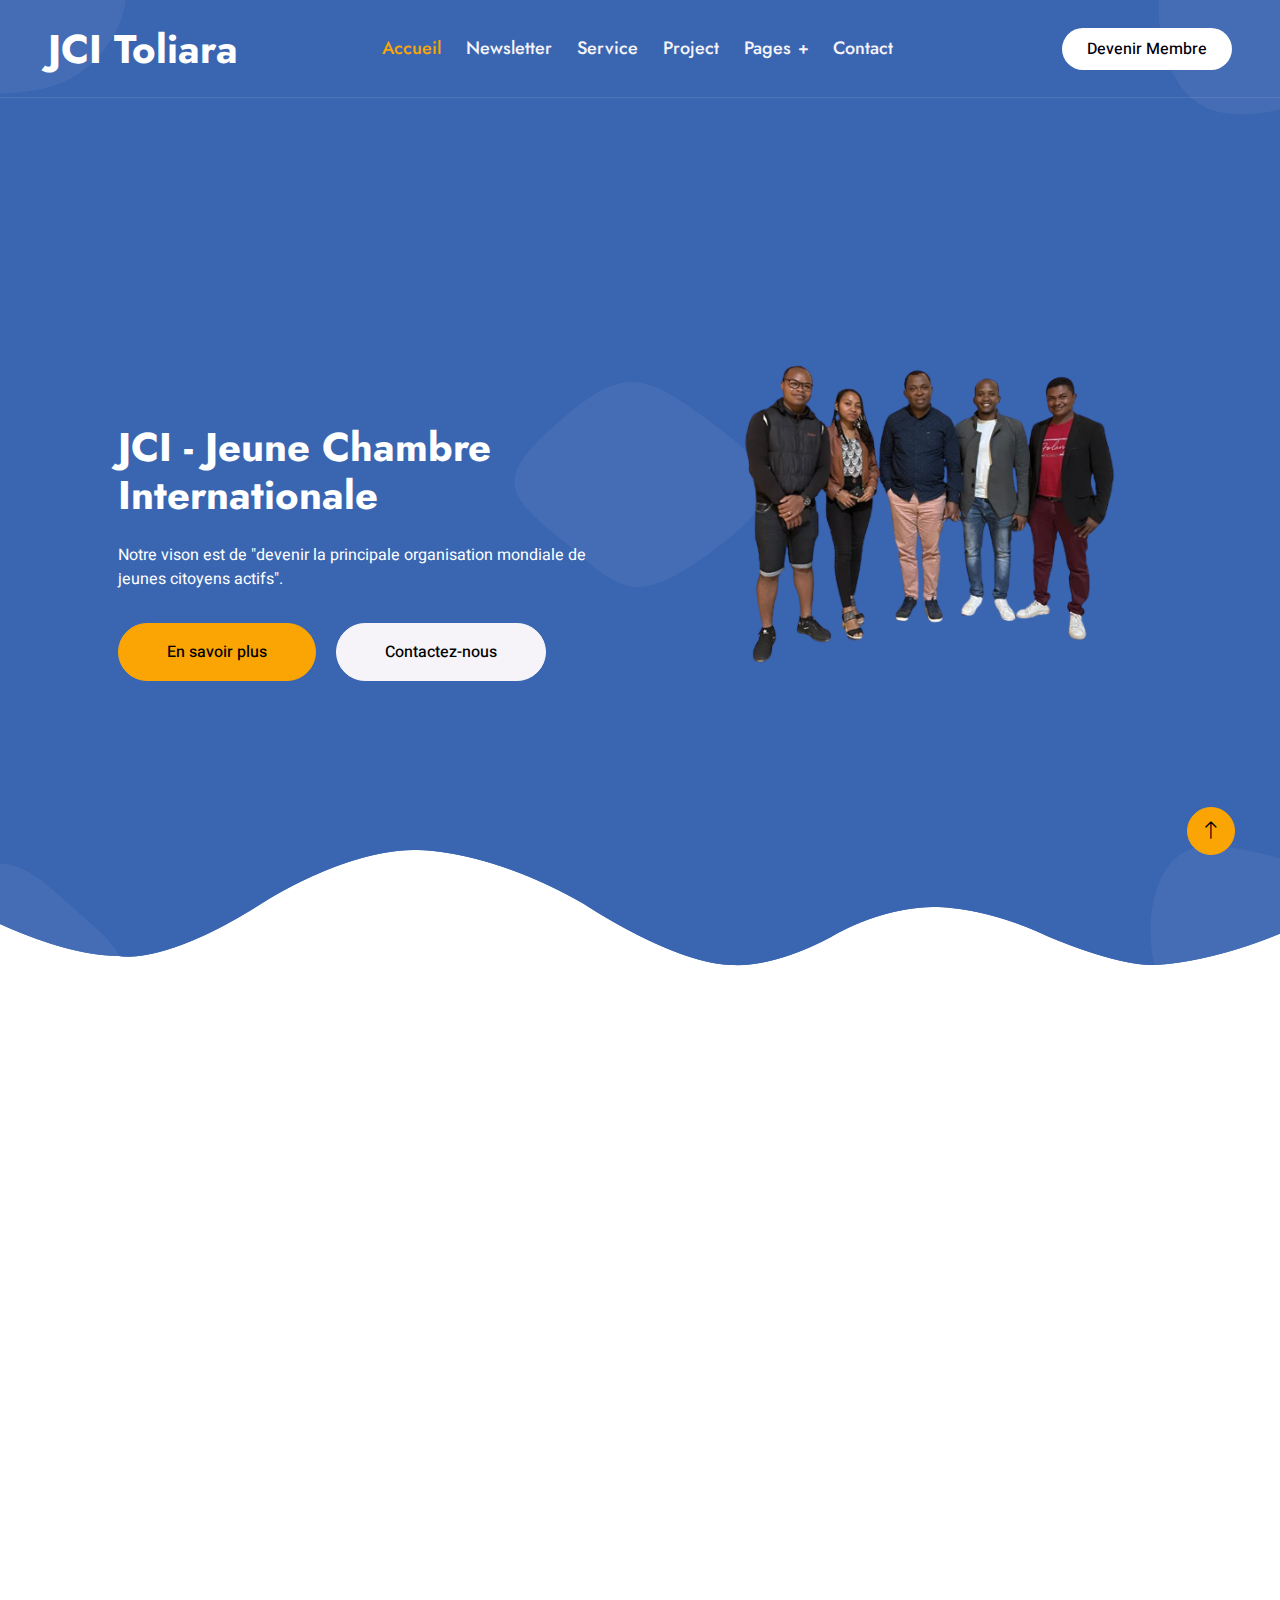
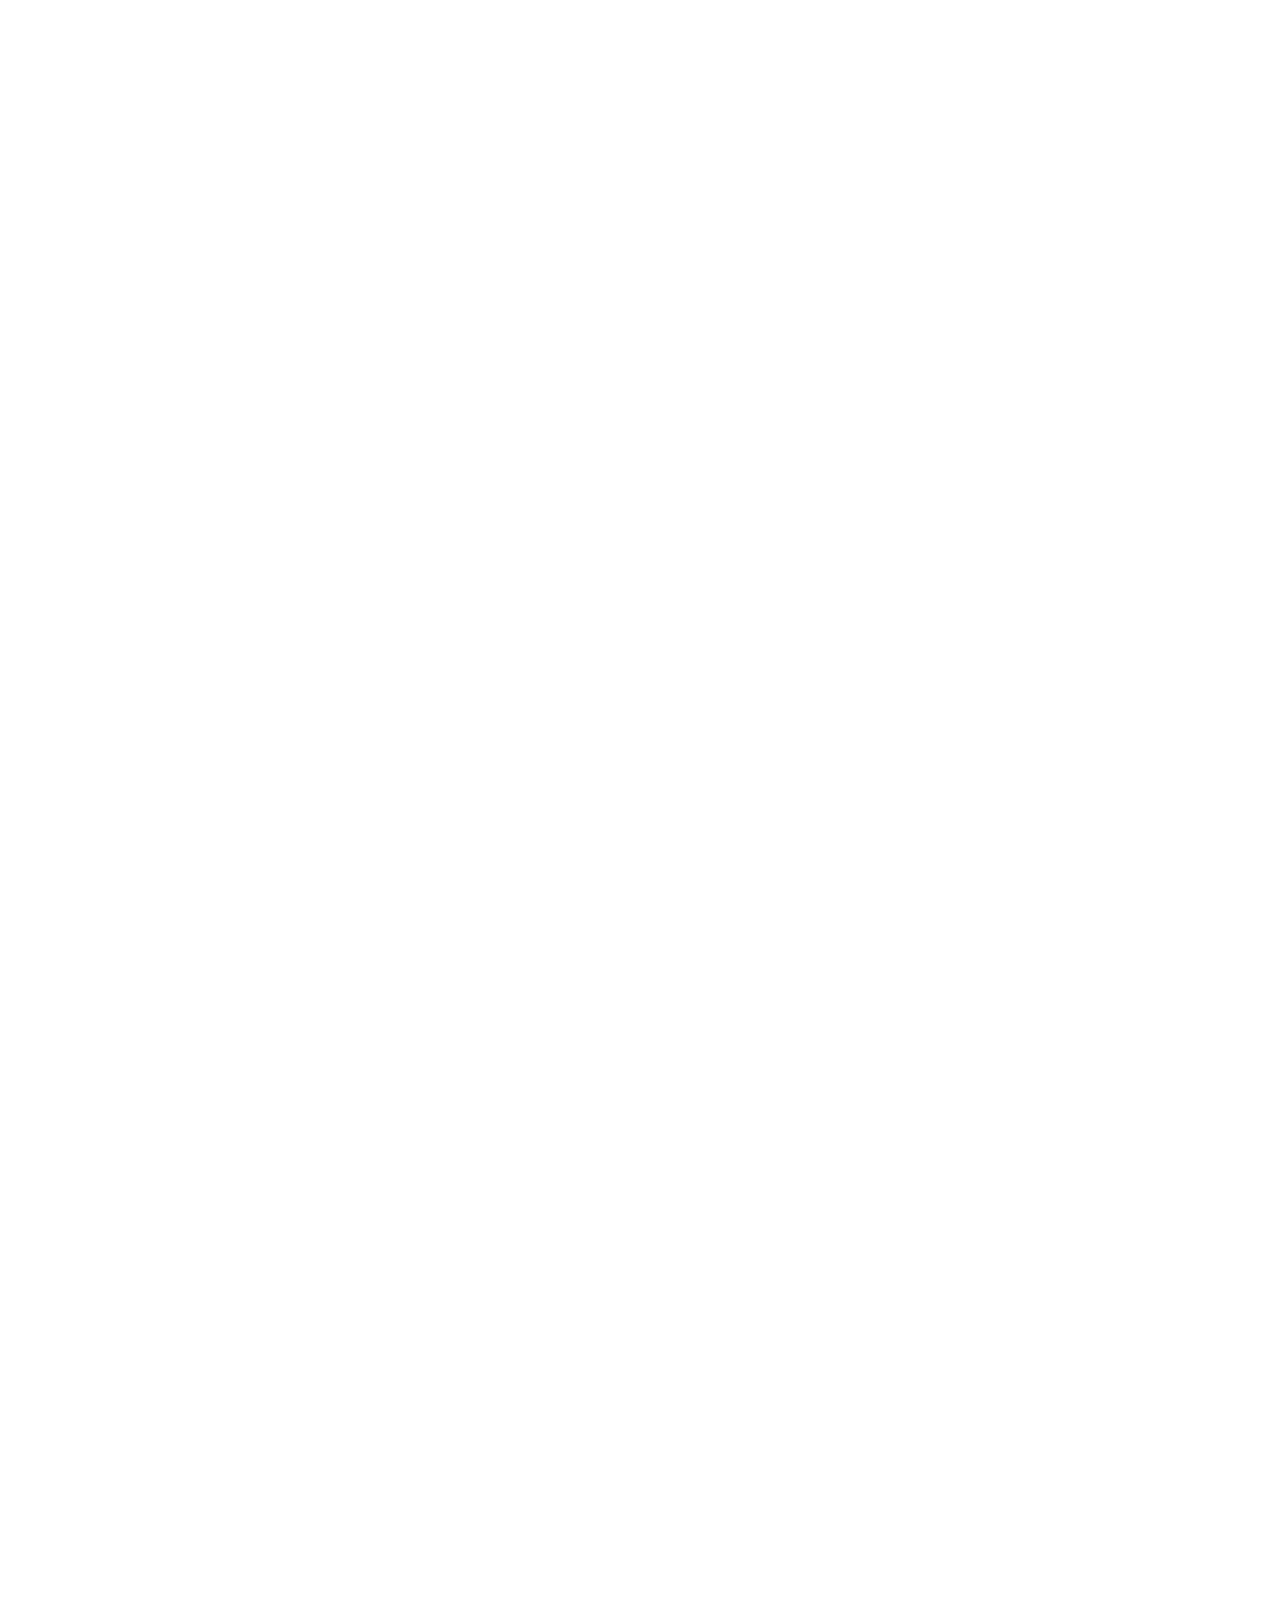
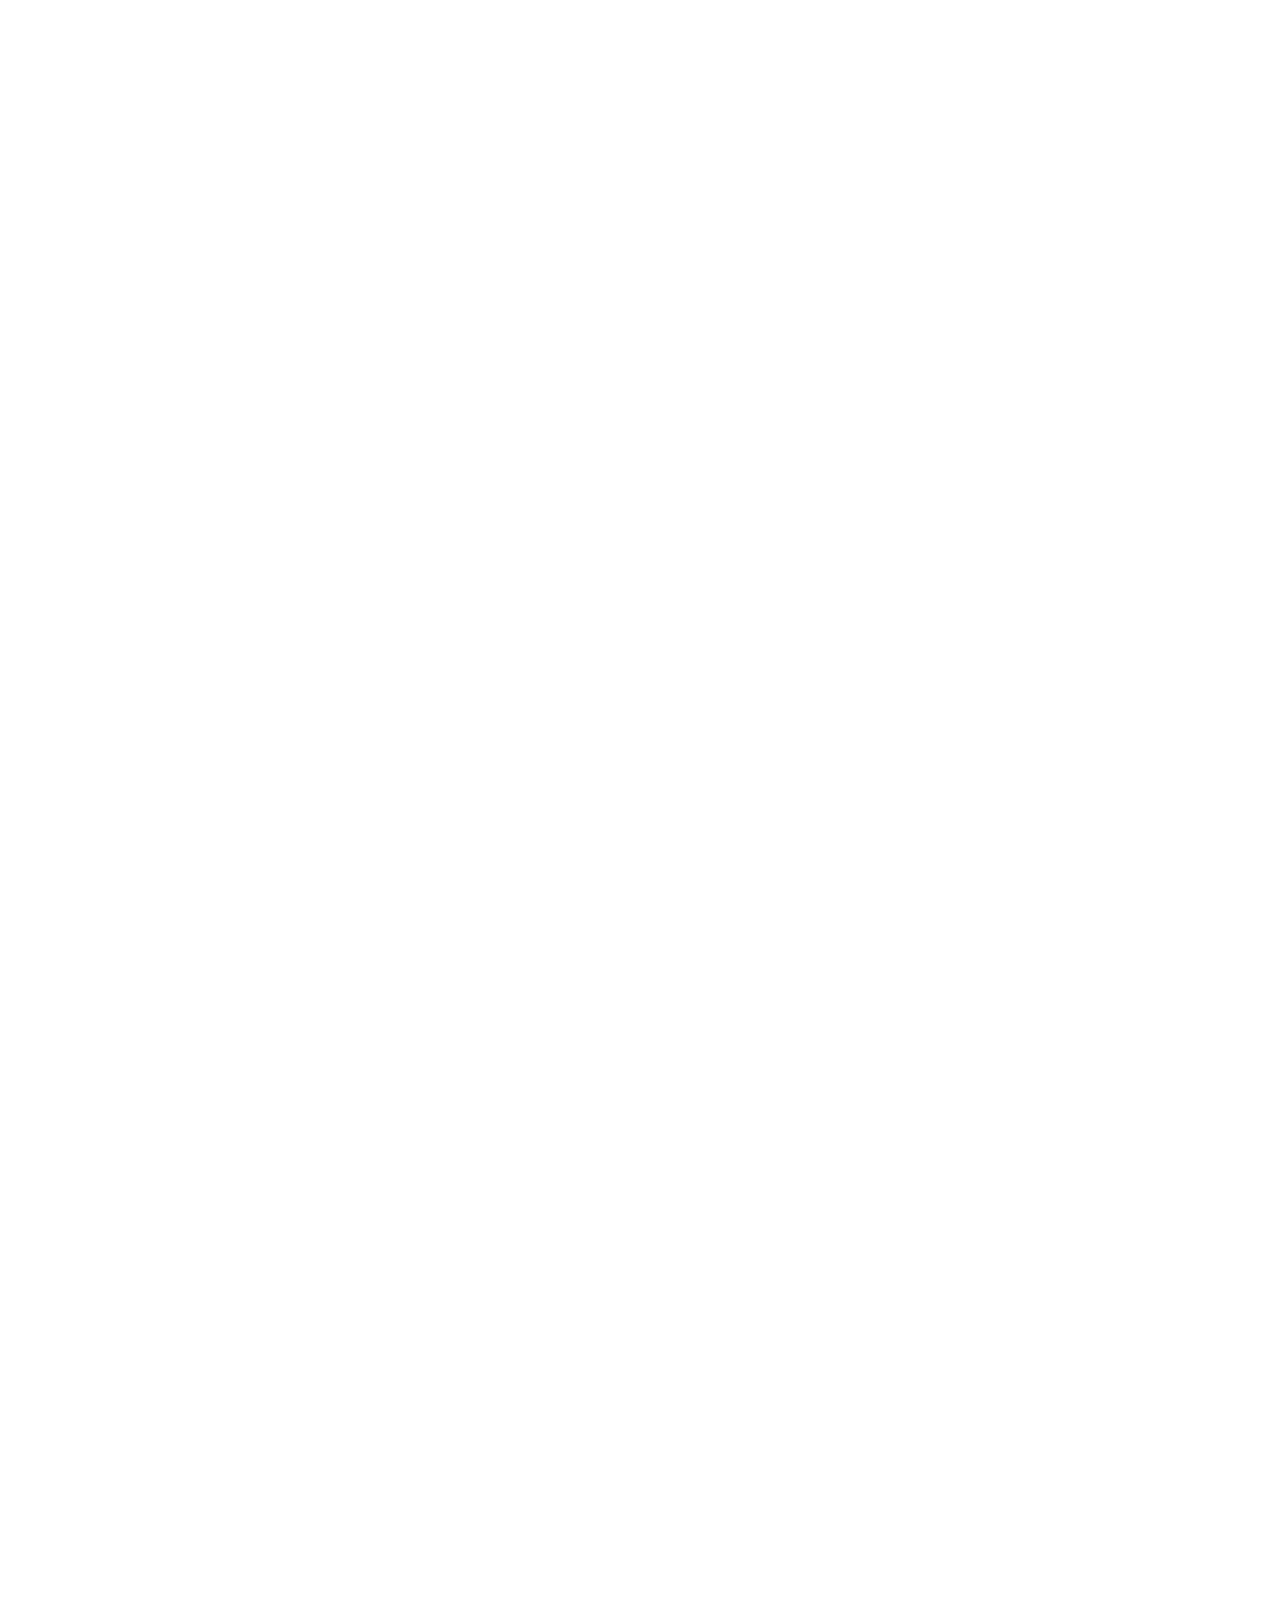
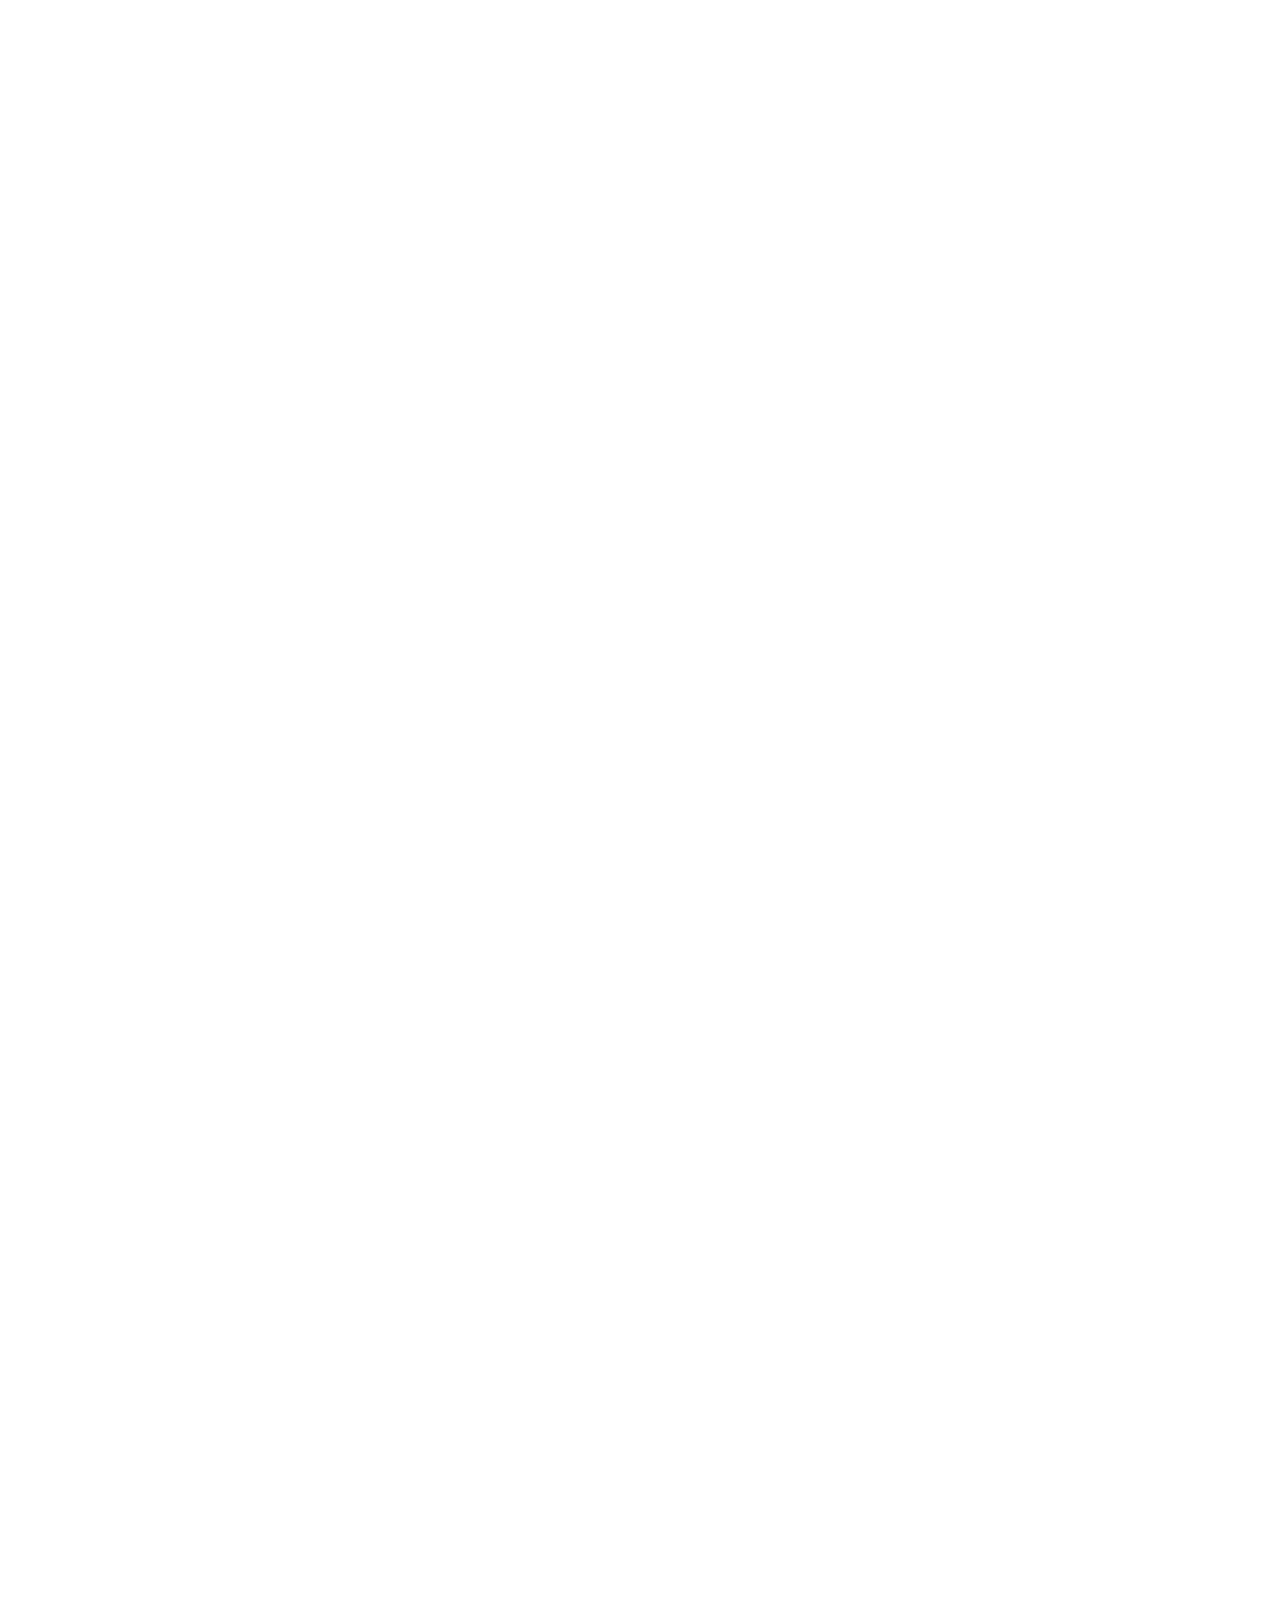
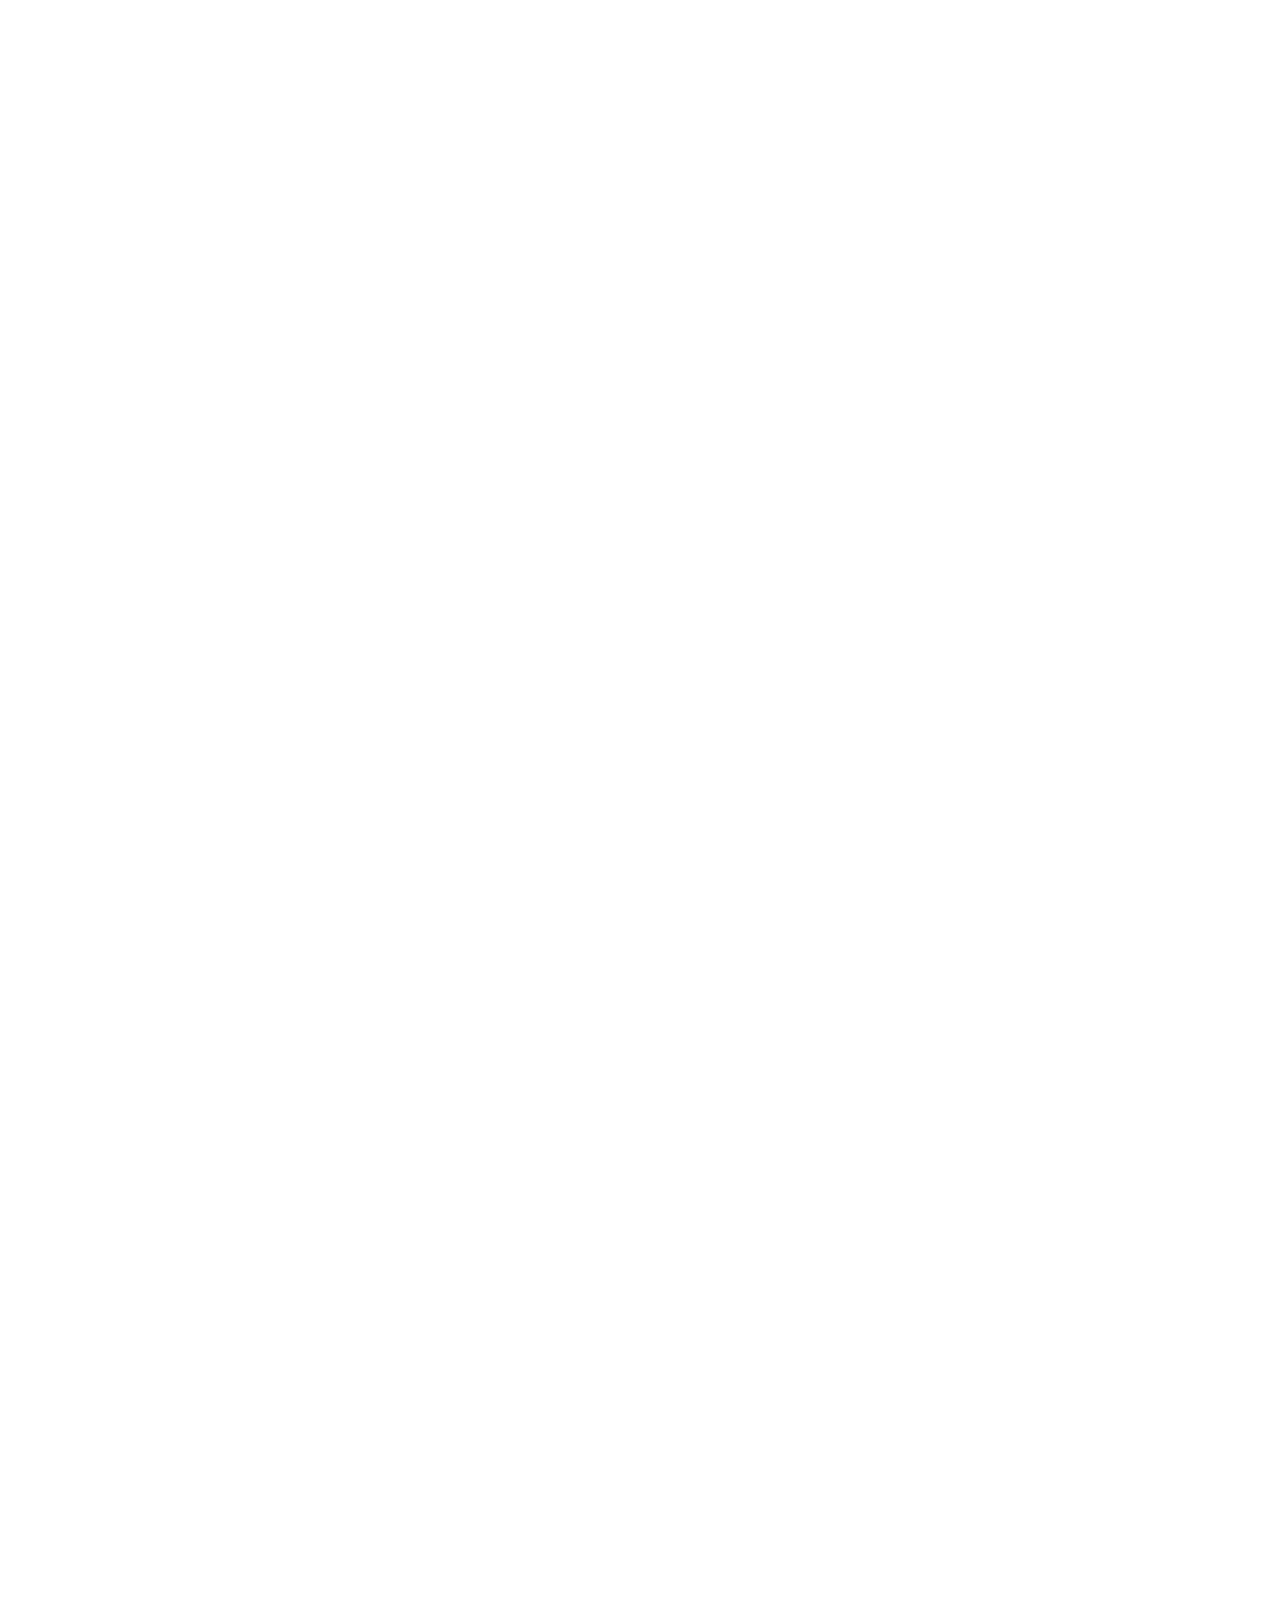
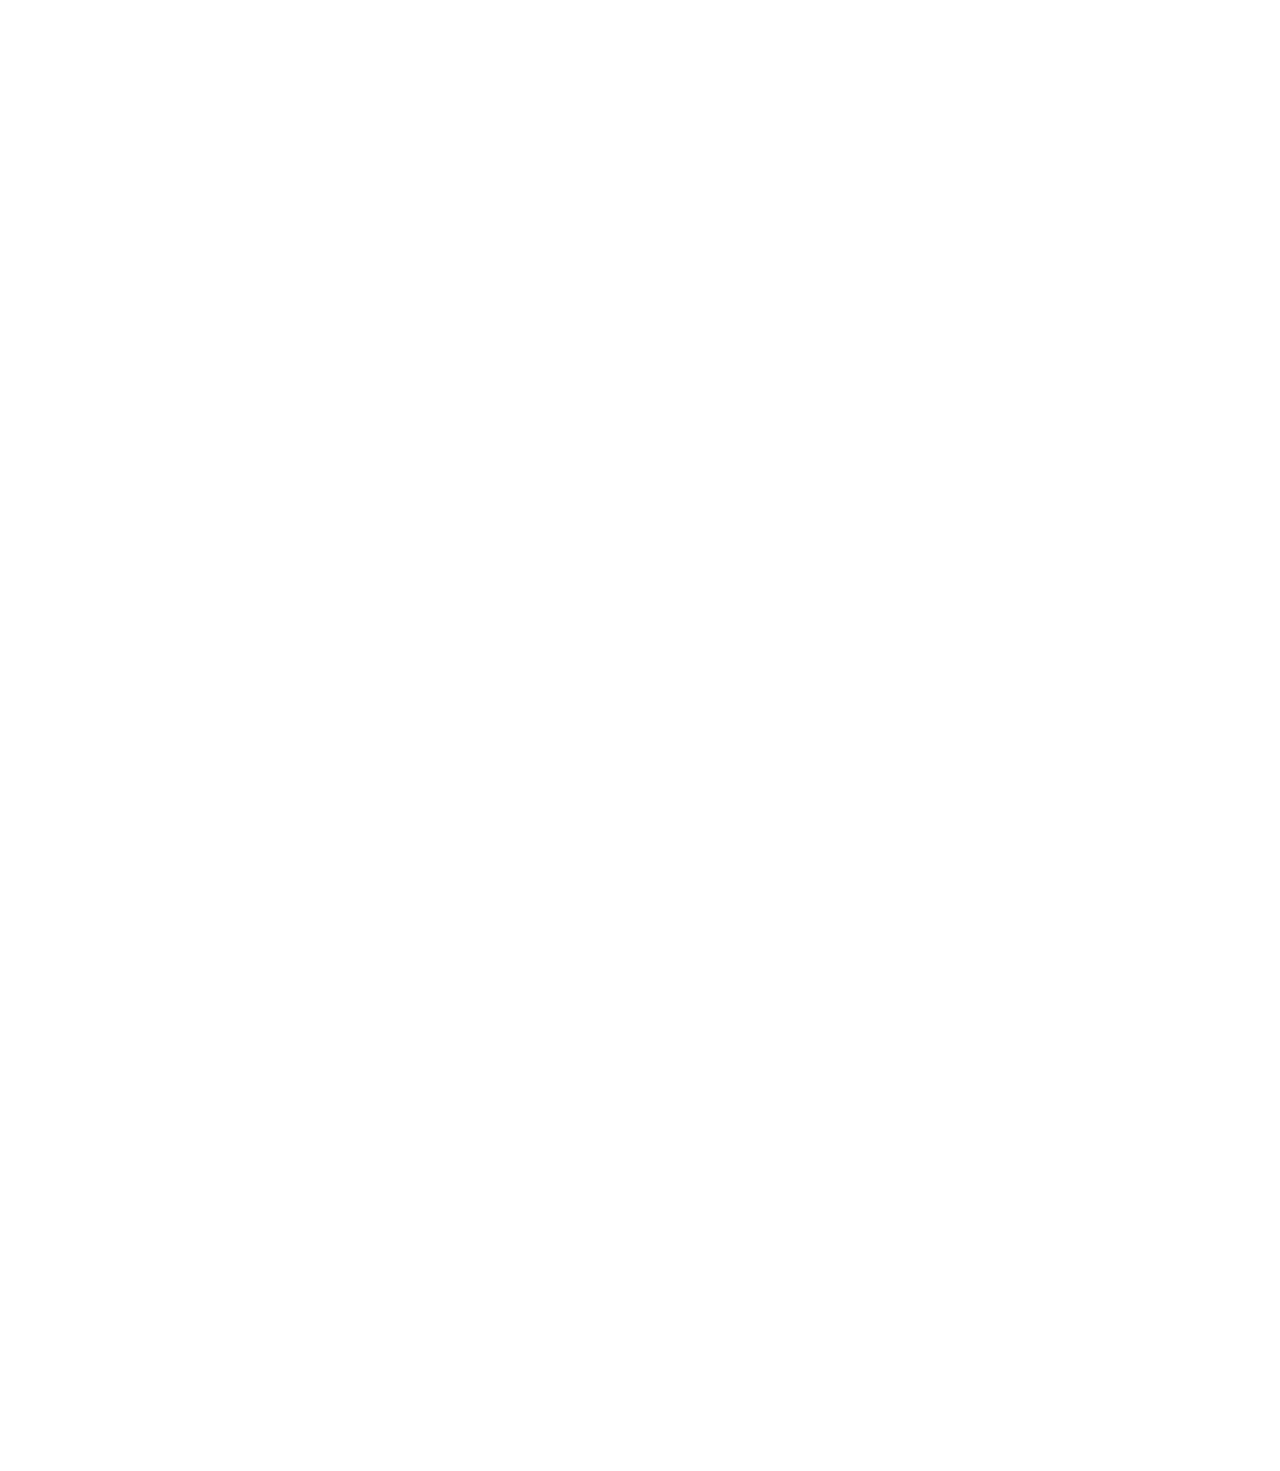
==== index.html @ 565eaf14 "last modification" ====
<!DOCTYPE html>
<html lang="en">

<head>
    <meta charset="utf-8">
    <title>JCI - Toliara</title>
    <meta content="width=device-width, initial-scale=1.0" name="viewport">
    <meta content="" name="keywords">
    <meta content="" name="description">

    <!-- Favicon -->
    <link href="img/favicon.ico" rel="icon">

    <!-- Google Web Fonts -->
    <link rel="preconnect" href="https://fonts.googleapis.com">
    <link rel="preconnect" href="https://fonts.gstatic.com" crossorigin>
    <link href="https://fonts.googleapis.com/css2?family=Heebo:wght@400;500&family=Jost:wght@500;600;700&display=swap" rel="stylesheet"> 

    <!-- Icon Font Stylesheet -->
    <link href="https://cdnjs.cloudflare.com/ajax/libs/font-awesome/5.10.0/css/all.min.css" rel="stylesheet">
    <link href="https://cdn.jsdelivr.net/npm/bootstrap-icons@1.4.1/font/bootstrap-icons.css" rel="stylesheet">

    <!-- Libraries Stylesheet -->
    <link href="lib/animate/animate.min.css" rel="stylesheet">
    <link href="lib/owlcarousel/assets/owl.carousel.min.css" rel="stylesheet">
    <link href="lib/lightbox/css/lightbox.min.css" rel="stylesheet">

    <!-- Customized Bootstrap Stylesheet -->
    <link href="css/bootstrap.min.css" rel="stylesheet">

    <!-- Template Stylesheet -->
    <link href="css/style.css" rel="stylesheet">
</head>

<body>
    <div class="container-xxl bg-white p-0">
        <!-- Spinner Start -->
        <div id="spinner" class="show bg-white position-fixed translate-middle w-100 vh-100 top-50 start-50 d-flex align-items-center justify-content-center">
            <div class="spinner-grow text-primary" style="width: 3rem; height: 3rem;" role="status">
                <span class="sr-only">Loading...</span>
            </div>
        </div>
        <!-- Spinner End -->


        <!-- Navbar & Hero Start -->
        <div class="container-xxl position-relative p-0">
            <nav class="navbar navbar-expand-lg navbar-light px-4 px-lg-5 py-3 py-lg-0">
                <a href="" class="navbar-brand p-0">
                    <h1 class="m-0">JCI Toliara</h1>
                    <!-- <img src="img/logo.png" alt="Logo"> -->
                </a>
                <button class="navbar-toggler" type="button" data-bs-toggle="collapse" data-bs-target="#navbarCollapse">
                    <span class="fa fa-bars"></span>
                </button>
                <div class="collapse navbar-collapse" id="navbarCollapse">
                    <div class="navbar-nav mx-auto py-0">
                        <a href="index.html" class="nav-item nav-link active">Accueil</a>
                        <a href="Newsletter.html" class="nav-item nav-link">Newsletter</a>
                        <a href="service.html" class="nav-item nav-link">Service</a>
                        <a href="project.html" class="nav-item nav-link">Project</a>
                        <div class="nav-item dropdown">
                            <a href="#" class="nav-link dropdown-toggle" data-bs-toggle="dropdown">Pages</a>
                            <div class="dropdown-menu m-0">
                                <a href="team.html" class="dropdown-item">Membre du Bureau Local</a>
                                <a href="Témoignage.html" class="dropdown-item">Témoignage</a>
                                
                            </div>
                        </div>
                        <a href="contact.html" class="nav-item nav-link">Contact</a>
                    </div>
                    <a href="" class="btn rounded-pill py-2 px-4 ms-3 d-none d-lg-block">Devenir Membre</a>
                </div>
            </nav>

            <div class="container-xxl bg-primary hero-header">
                <div class="container px-lg-5">
                    <div class="row g-5 align-items-end">
                        <div class="col-lg-6 text-center text-lg-start">
                            <h1 class="text-white mb-4 animated slideInDown">JCI - Jeune Chambre Internationale</h1>
                            <p class="text-white pb-3 animated slideInDown">Notre vison est de "devenir la principale organisation mondiale de jeunes citoyens actifs".</p>
                            <a href="" class="btn btn-secondary py-sm-3 px-sm-5 rounded-pill me-3 animated slideInLeft">En savoir plus</a>
                            <a href="" class="btn btn-light py-sm-3 px-sm-5 rounded-pill animated slideInRight">Contactez-nous</a>
                        </div>
                        <div class="col-lg-6 text-center text-lg-start">
                            <img class="img-fluid animated zoomIn" src="img/bg-removebg-preview.png" alt="">
                        </div>
                    </div>
                </div>
            </div>
        </div>
        <!-- Navbar & Hero End -->


        <!-- Feature Start -->
        <div class="container-xxl py-5">
            <div class="container py-5 px-lg-5">
                <div class="row g-4">
                    <div class="col-lg-4 wow fadeInUp" data-wow-delay="0.1s">
                        <div class="feature-item bg-light rounded text-center p-4">
                            <i class="fa fa-3x fa-mail-bulk text-primary mb-4"></i>
                            <h5 class="mb-3">Digital Marketing</h5>
                            <p class="m-0">Erat ipsum justo amet duo et elitr dolor, est duo duo eos lorem sed diam stet diam sed stet lorem.</p>
                        </div>
                    </div>
                    <div class="col-lg-4 wow fadeInUp" data-wow-delay="0.3s">
                        <div class="feature-item bg-light rounded text-center p-4">
                            <i class="fa fa-3x fa-search text-primary mb-4"></i>
                            <h5 class="mb-3">SEO & Backlinks</h5>
                            <p class="m-0">Erat ipsum justo amet duo et elitr dolor, est duo duo eos lorem sed diam stet diam sed stet lorem.</p>
                        </div>
                    </div>
                    <div class="col-lg-4 wow fadeInUp" data-wow-delay="0.5s">
                        <div class="feature-item bg-light rounded text-center p-4">
                            <i class="fa fa-3x fa-laptop-code text-primary mb-4"></i>
                            <h5 class="mb-3">Design & Development</h5>
                            <p class="m-0">Erat ipsum justo amet duo et elitr dolor, est duo duo eos lorem sed diam stet diam sed stet lorem.</p>
                        </div>
                    </div>
                </div>
            </div>
        </div>
        <!-- Feature End -->


        <!-- Newsletter Start -->
        <div class="container-xxl py-5">
            <div class="container py-5 px-lg-5">
                <div class="row g-5 align-items-center">
                    <div class="col-lg-6 wow fadeInUp" data-wow-delay="0.1s">
                        <p class="section-title text-secondary">Newsletter Us<span></span></p>
                        <h1 class="mb-5">#1 Digital solution with 10 years of experience</h1>
                        <p class="mb-4">Diam dolor diam ipsum et tempor sit. Aliqu diam amet diam et eos labore. Clita erat ipsum et lorem et sit, sed stet no labore lorem sit clita duo justo eirmod magna dolore erat amet</p>
                        <div class="skill mb-4">
                            <div class="d-flex justify-content-between">
                                <p class="mb-2">Digital Marketing</p>
                                <p class="mb-2">85%</p>
                            </div>
                            <div class="progress">
                                <div class="progress-bar bg-primary" role="progressbar" aria-valuenow="85" aria-valuemin="0" aria-valuemax="100"></div>
                            </div>
                        </div>
                        <div class="skill mb-4">
                            <div class="d-flex justify-content-between">
                                <p class="mb-2">SEO & Backlinks</p>
                                <p class="mb-2">90%</p>
                            </div>
                            <div class="progress">
                                <div class="progress-bar bg-secondary" role="progressbar" aria-valuenow="90" aria-valuemin="0" aria-valuemax="100"></div>
                            </div>
                        </div>
                        <div class="skill mb-4">
                            <div class="d-flex justify-content-between">
                                <p class="mb-2">Design & Development</p>
                                <p class="mb-2">95%</p>
                            </div>
                            <div class="progress">
                                <div class="progress-bar bg-dark" role="progressbar" aria-valuenow="95" aria-valuemin="0" aria-valuemax="100"></div>
                            </div>
                        </div>
                        <a href="" class="btn btn-primary py-sm-3 px-sm-5 rounded-pill mt-3">En savoir plus</a>
                    </div>
                    <div class="col-lg-6">
                        <img class="img-fluid wow zoomIn" data-wow-delay="0.5s" src="img/about.png">
                    </div>
                </div>
            </div>
        </div>
        <!-- Newsletter End -->


        <!-- Facts Start -->
        <div class="container-xxl bg-primary fact py-5 wow fadeInUp" data-wow-delay="0.1s">
            <div class="container py-5 px-lg-5">
                <div class="row g-4">
                    <div class="col-md-6 col-lg-3 text-center wow fadeIn" data-wow-delay="0.1s">
                        <i class="fa fa-certificate fa-3x text-secondary mb-3"></i>
                        <h1 class="text-white mb-2" data-toggle="counter-up">1234</h1>
                        <p class="text-white mb-0">Nombre de formation</p>
                    </div>
                    <div class="col-md-6 col-lg-3 text-center wow fadeIn" data-wow-delay="0.3s">
                        <i class="fa fa-users-cog fa-3x text-secondary mb-3"></i>
                        <h1 class="text-white mb-2" data-toggle="counter-up">1234</h1>
                        <p class="text-white mb-0">Observateur & Postulant</p>
                    </div>
                    <div class="col-md-6 col-lg-3 text-center wow fadeIn" data-wow-delay="0.5s">
                        <i class="fa fa-users fa-3x text-secondary mb-3"></i>
                        <h1 class="text-white mb-2" data-toggle="counter-up">1234</h1>
                        <p class="text-white mb-0">Nombre de membre</p>
                    </div>
                    <div class="col-md-6 col-lg-3 text-center wow fadeIn" data-wow-delay="0.7s">
                        <i class="fa fa-check fa-3x text-secondary mb-3"></i>
                        <h1 class="text-white mb-2" data-toggle="counter-up">1234</h1>
                        <p class="text-white mb-0">Projet Réalisé</p>
                    </div>
                </div>
            </div>
        </div>
        <!-- Facts End -->


        <!-- Service Start -->
        <div class="container-xxl py-5">
            <div class="container py-5 px-lg-5">
                <div class="wow fadeInUp" data-wow-delay="0.1s">
                    <p class="section-title text-secondary justify-content-center"><span></span>NOS SERVICES<span></span></p>
                    <h1 class="text-center mb-5">Quelles solutions nous offrons</h1>
                </div>
                <div class="row g-4">
                    <div class="col-lg-4 col-md-6 wow fadeInUp" data-wow-delay="0.1s">
                        <div class="service-item d-flex flex-column text-center rounded">
                            <div class="service-icon flex-shrink-0">
                                <i class="fa fa-search fa-2x"></i>
                            </div>
                            <h5 class="mb-3">Formation en leadership </h5>
                            <p class="m-0">La JCI propose des formations pour développer les compétences en leadership, la prise de parole en public, la gestion de projets et d'autres compétences professionnelles.</p>
                            <a class="btn btn-square" href=""><i class="fa fa-arrow-right"></i></a>
                        </div>
                    </div>
                    <div class="col-lg-4 col-md-6 wow fadeInUp" data-wow-delay="0.3s">
                        <div class="service-item d-flex flex-column text-center rounded">
                            <div class="service-icon flex-shrink-0">
                                <i class="fa fa-laptop-code fa-2x"></i>
                            </div>
                            <h5 class="mb-3">Projets communautaires </h5>
                            <p class="m-0">: Les membres de la JCI réalisent des projets visant à améliorer leur communauté locale. Cela peut inclure des actions pour l'environnement, l'éducation, la santé, etc.</p>
                            <a class="btn btn-square" href=""><i class="fa fa-arrow-right"></i></a>
                        </div>
                    </div>
                    <div class="col-lg-4 col-md-6 wow fadeInUp" data-wow-delay="0.5s">
                        <div class="service-item d-flex flex-column text-center rounded">
                            <div class="service-icon flex-shrink-0">
                                <i class="fab fa-facebook-f fa-2x"></i>
                            </div>
                            <h5 class="mb-3">Développement personnel </h5>
                            <p class="m-0">La JCI encourage le développement personnel de ses membres en leur offrant des opportunités d'apprentissage et de croissance.</p>
                            <a class="btn btn-square" href=""><i class="fa fa-arrow-right"></i></a>
                        </div>
                    </div>
                    <div class="col-lg-4 col-md-6 wow fadeInUp" data-wow-delay="0.1s">
                        <div class="service-item d-flex flex-column text-center rounded">
                            <div class="service-icon flex-shrink-0">
                                <i class="fas fa-people-carry"></i>
                            </div>
                            <h5 class="mb-3">Réseautage </h5>
                            <p class="m-0">Les membres ont l'occasion de rencontrer d'autres jeunes leaders du monde entier, ce qui facilite les échanges d'idées et le réseautage professionnel.</p>
                            <a class="btn btn-square" href=""><i class="fa fa-arrow-right"></i></a>
                        </div>
                    </div>
                    <div class="col-lg-4 col-md-6 wow fadeInUp" data-wow-delay="0.3s">
                        <div class="service-item d-flex flex-column text-center rounded">
                            <div class="service-icon flex-shrink-0">
                                <i class="fa fa-thumbs-up fa-2x"></i>
                            </div>
                            <h5 class="mb-3">Programme des jeunes leaders mondiaux </h5>
                            <p class="m-0">: Ce programme vise à développer les compétences en leadership et à créer des opportunités pour les jeunes leaders émergents</p>
                            <a class="btn btn-square" href=""><i class="fa fa-arrow-right"></i></a>
                        </div>
                    </div>
                    <div class="col-lg-4 col-md-6 wow fadeInUp" data-wow-delay="0.5s">
                        <div class="service-item d-flex flex-column text-center rounded">
                            <div class="service-icon flex-shrink-0">
                                <i class="fab fa-android fa-2x"></i>
                            </div>
                            <h5 class="mb-3">App Development</h5>
                            <p class="m-0">Erat ipsum justo amet duo et elitr dolor, est duo duo eos lorem sed diam stet diam sed stet lorem.</p>
                            <a class="btn btn-square" href=""><i class="fa fa-arrow-right"></i></a>
                        </div>
                    </div>
                </div>
            </div>
        </div>
        <!-- Service End -->


        <!-- Newsletter Start -->
        <div class="container-xxl bg-primary newsletter py-5 wow fadeInUp" data-wow-delay="0.1s">
            <div class="container py-5 px-lg-5">
                <div class="row justify-content-center">
                    <div class="col-lg-7 text-center">
                        <p class="section-title text-white justify-content-center"><span></span>Newsletter<span></span></p>
                        <h1 class="text-center text-white mb-4">Stay Always In Touch</h1>
                        <p class="text-white mb-4">Diam dolor diam ipsum et tempor sit. Aliqu diam amet diam et eos labore. Clita erat ipsum et lorem et sit sed stet lorem sit clita duo justo</p>
                        <div class="position-relative w-100 mt-3">
                            <input class="form-control border-0 rounded-pill w-100 ps-4 pe-5" type="text" placeholder="Enter Your Email" style="height: 48px;">
                            <button type="button" class="btn shadow-none position-absolute top-0 end-0 mt-1 me-2"><i class="fa fa-paper-plane text-primary fs-4"></i></button>
                        </div>
                    </div>
                </div>
            </div>
        </div>
        <!-- Newsletter End -->


        <!-- Projects Start -->
        <div class="container-xxl py-5">
            <div class="container py-5 px-lg-5">
                <div class="wow fadeInUp" data-wow-delay="0.1s">
                    <p class="section-title text-secondary justify-content-center"><span></span>Nos projets<span></span></p>
                    <h1 class="text-center mb-5">Projets récemment terminés</h1>
                </div>
                <div class="row mt-n2 wow fadeInUp" data-wow-delay="0.3s">
                    <div class="col-12 text-center">
                        <ul class="list-inline mb-5" id="portfolio-flters">
                            <li class="mx-2 active" data-filter="*">Tous</li>
                            <li class="mx-2" data-filter=".first">Formation</li>
                            <li class="mx-2" data-filter=".second">Startup Weekend</li>
                        </ul>
                    </div>
                </div>
                <div class="row g-4 portfolio-container">
                    <div class="col-lg-4 col-md-6 portfolio-item first wow fadeInUp" data-wow-delay="0.1s">
                        <div class="rounded overflow-hidden">
                            <div class="position-relative overflow-hidden">
                                <img class="img-fluid w-100" src="img/formt avec coach.PNG" alt="">
                                <div class="portfolio-overlay">
                                    <a class="btn btn-square btn-outline-light mx-1" href="img/formt avec coach.PNG" data-lightbox="portfolio"><i class="fa fa-eye"></i></a>
                                    <a class="btn btn-square btn-outline-light mx-1" href=""><i class="fa fa-link"></i></a>
                                </div>
                            </div>
                            <div class="bg-light p-4">
                                <p class="text-primary fw-medium mb-2">MAY 2023</p>
                                <h5 class="lh-base mb-0">Formation avec leurs coachs distincts</a>
                            </div>
                        </div>
                    </div>
                    <div class="col-lg-4 col-md-6 portfolio-item second wow fadeInUp" data-wow-delay="0.3s">
                        <div class="rounded overflow-hidden">
                            <div class="position-relative overflow-hidden">
                                <img class="img-fluid w-100" src="img/day-1.PNG" alt="">
                                <div class="portfolio-overlay">
                                    <a class="btn btn-square btn-outline-light mx-1" href="img/day-1.PNG" data-lightbox="portfolio"><i class="fa fa-eye"></i></a>
                                    <a class="btn btn-square btn-outline-light mx-1" href=""><i class="fa fa-link"></i></a>
                                </div>
                            </div>
                            <div class="bg-light p-4">
                                <p class="text-primary fw-medium mb-2">Week-end</p>
                                <h5 class="lh-base mb-0">Première journée de startup</a>
                            </div>
                        </div>
                    </div>
                    <div class="col-lg-4 col-md-6 portfolio-item first wow fadeInUp" data-wow-delay="0.5s">
                        <div class="rounded overflow-hidden">
                            <div class="position-relative overflow-hidden">
                                <img class="img-fluid w-100" src="img/visite officiel.PNG" alt="">
                                <div class="portfolio-overlay">
                                    <a class="btn btn-square btn-outline-light mx-1" href="img/visite officiel.PNG" data-lightbox="portfolio"><i class="fa fa-eye"></i></a>
                                    <a class="btn btn-square btn-outline-light mx-1" href=""><i class="fa fa-link"></i></a>
                                </div>
                            </div>
                            <div class="bg-light p-4">
                                <p class="text-primary fw-medium mb-2">Samedi 18 mars 2023</p>
                                <h5 class="lh-base mb-0">le Vice-Président International de la JCI Ibraheem TIAMIYU fait une visite à Madagascar</a>
                            </div>
                        </div>
                    </div>
                    <div class="col-lg-4 col-md-6 portfolio-item second wow fadeInUp" data-wow-delay="0.1s">
                        <div class="rounded overflow-hidden">
                            <div class="position-relative overflow-hidden">
                                <img class="img-fluid w-100" src="img/day-2.PNG" alt="">
                                <div class="portfolio-overlay">
                                    <a class="btn btn-square btn-outline-light mx-1" href="img/day-2.PNG" data-lightbox="portfolio"><i class="fa fa-eye"></i></a>
                                    <a class="btn btn-square btn-outline-light mx-1" href=""><i class="fa fa-link"></i></a>
                                </div>
                            </div>
                            <div class="bg-light p-4">
                                <p class="text-primary fw-medium mb-2">Week-end</p>
                                <h5 class="lh-base mb-0">Deuxième journée de startup</a>
                            </div>
                        </div>
                    </div>
                    <div class="col-lg-4 col-md-6 portfolio-item first wow fadeInUp" data-wow-delay="0.3s">
                        <div class="rounded overflow-hidden">
                            <div class="position-relative overflow-hidden">
                                <img class="img-fluid w-100" src="img/formatio init.PNG" alt="">
                                <div class="portfolio-overlay">
                                    <a class="btn btn-square btn-outline-light mx-1" href="img/formatio init.PNG" data-lightbox="portfolio"><i class="fa fa-eye"></i></a>
                                    <a class="btn btn-square btn-outline-light mx-1" href=""><i class="fa fa-link"></i></a>
                                </div>
                            </div>
                            <div class="bg-light p-4">
                                <p class="text-primary fw-medium mb-2">04 mars 2023</p>
                                <h5 class="lh-base mb-0">La formation initiée et organisée par la JCI Toliara en partenariat avec RAIKY "</a>
                            </div>
                        </div>
                    </div>
                    <div class="col-lg-4 col-md-6 portfolio-item second wow fadeInUp" data-wow-delay="0.5s">
                        <div class="rounded overflow-hidden">
                            <div class="position-relative overflow-hidden">
                                <img class="img-fluid w-100" src="img/day-3.PNG" alt="">
                                <div class="portfolio-overlay">
                                    <a class="btn btn-square btn-outline-light mx-1" href="img/day-3.PNG" data-lightbox="portfolio"><i class="fa fa-eye"></i></a>
                                    <a class="btn btn-square btn-outline-light mx-1" href=""><i class="fa fa-link"></i></a>
                                </div>
                            </div>
                            <div class="bg-light p-4">
                                <p class="text-primary fw-medium mb-2">Week-end</p>
                                <h5 class="lh-base mb-0">Troisième journéé de startup</a>
                            </div>
                        </div>
                    </div>
                </div>
            </div>
        </div>
        <!-- Projects End -->


        <!-- Témoignage Start -->
        <div class="container-xxl py-5 wow fadeInUp" data-wow-delay="0.1s">
            <div class="container py-5 px-lg-5">
                <p class="section-title text-secondary justify-content-center"><span></span>Témoignage<span></span></p>
                <h1 class="text-center mb-5">Témoignage Observateur</h1>
                <div class="owl-carousel Témoignage-carousel">
                    <div class="Témoignage-item bg-light rounded my-4">
                        <p class="fs-5"><i class="fa fa-quote-left fa-4x text-primary mt-n4 me-3"></i>Mon expérience à la JCI Toliara m'a appris à développer mes compétences en leadership tout en contribuant positivement au développement de ma communauté.</p>
                        <div class="d-flex align-items-center">
                            <img class="img-fluid flex-shrink-0 rounded-circle" src="img/Témoignage-1.jpg" style="width: 65px; height: 65px;">
                            <div class="ps-4">
                                <h5 class="mb-1">Client Name</h5>
                                <span>Profession</span>
                            </div>
                        </div>
                    </div>
                    <div class="Témoignage-item bg-light rounded my-4">
                        <p class="fs-5"><i class="fa fa-quote-left fa-4x text-primary mt-n4 me-3"></i>Grâce à mon implication à la JCI Toliara, j'ai découvert le pouvoir de l'action collective pour créer des changements significatifs dans ma ville.</p>
                        <div class="d-flex align-items-center">
                            <img class="img-fluid flex-shrink-0 rounded-circle" src="img/Témoignage-2.jpg" style="width: 65px; height: 65px;">
                            <div class="ps-4">
                                <h5 class="mb-1">Client Name</h5>
                                <span>Profession</span>
                            </div>
                        </div>
                    </div>
                    <div class="Témoignage-item bg-light rounded my-4">
                        <p class="fs-5"><i class="fa fa-quote-left fa-4x text-primary mt-n4 me-3"></i>Mon passage à la JCI Toliara m'a enseigné l'importance de l'engagement citoyen et de la collaboration pour construire un avenir meilleur.</p>
                        <div class="d-flex align-items-center">
                            <img class="img-fluid flex-shrink-0 rounded-circle" src="img/Témoignage-3.jpg" style="width: 65px; height: 65px;">
                            <div class="ps-4">
                                <h5 class="mb-1">Client Name</h5>
                                <span>Profession</span>
                            </div>
                        </div>
                    </div>
                </div>
            </div>
        </div>
        <!-- Témoignage End -->


        <!-- Team Start -->
        <div class="container-xxl py-5">
            <div class="container py-5 px-lg-5">
                <div class="wow fadeInUp" data-wow-delay="0.1s">
                    <p class="section-title text-secondary justify-content-center"><span></span>Membre du Bureau Local<span></span></p>
                    <h1 class="text-center mb-5">Membre du Bureau Local JCI Toliara</h1>
                </div>
                <div class="row g-4">
                    <div class="col-lg-4 col-md-6 wow fadeInUp" data-wow-delay="0.1s">
                        <div class="team-item bg-light rounded">
                            <div class="text-center border-bottom p-4">
                                <img class="img-fluid rounded-circle mb-4" src="img/gael.png" alt="">
                                <h5>MAMONJY Tefinjanahary Marc Gaël</h5>
                                <span>Président Local </span>
                            </div>
                            <div class="d-flex justify-content-center p-4">
                                <a class="btn btn-square mx-1" href="https://www.facebook.com/marc.gael.3"><i class="fab fa-facebook-f"></i></a>
                                <a class="btn btn-square mx-1" href="https://twitter.com/GaelMamonjy"><i class="fab fa-twitter"></i></a>
                                <a class="btn btn-square mx-1" href="https://www.instagram.com/gaelmamonjy/"><i class="fab fa-instagram"></i></a>
                                <a class="btn btn-square mx-1" href="https://www.linkedin.com/in/mamonjy-tefinjanahary-marc-ga%C3%ABl-25471b1a4/"><i class="fab fa-linkedin-in"></i></a>
                            </div>
                        </div>
                    </div>
                    <div class="col-lg-4 col-md-6 wow fadeInUp" data-wow-delay="0.3s">
                        <div class="team-item bg-light rounded">
                            <div class="text-center border-bottom p-4">
                                <img class="img-fluid rounded-circle mb-4" src="img/luciano.png" alt="">
                                <h5>ANDRIANALIJAONA DIMBIMAHERY  Tsiory Luciano</h5>
                                <span>Vice-président Local</span>
                            </div>
                            <div class="d-flex justify-content-center p-4">
                                <a class="btn btn-square mx-1" href="https://www.facebook.com/luciano.alijaona.3"><i class="fab fa-facebook-f"></i></a>
                                <a class="btn btn-square mx-1" href="https://www.instagram.com/lucianoroy249/"><i class="fab fa-instagram"></i></a>
                            </div>
                        </div>
                    </div>
                    <div class="col-lg-4 col-md-6 wow fadeInUp" data-wow-delay="0.5s">
                        <div class="team-item bg-light rounded">
                            <div class="text-center border-bottom p-4">
                                <img class="img-fluid rounded-circle mb-4" src="img/mampionona.png" alt="">
                                <h5>RAJAONARIVONY Mamy Herimampionona</h5>
                                <span>Imediate Past president</span>
                            </div>
                            <div class="d-flex justify-content-center p-4">
                                <a class="btn btn-square mx-1" href="https://www.facebook.com/herim.rajaonarivony"><i class="fab fa-facebook-f"></i></a>
                                <a class="btn btn-square mx-1" href="https://www.instagram.com/mampionona_king_anoa.i/"><i class="fab fa-instagram"></i></a>
                            </div>
                        </div>
                    </div>
                </div>
                <div class="row g-4">
                    <div class="col-lg-4 col-md-6 wow fadeInUp" data-wow-delay="0.1s">
                        <div class="team-item bg-light rounded">
                            <div class="text-center border-bottom p-4">
                                <img class="img-fluid rounded-circle mb-4" src="img/fanamby.png" alt="">
                                <h5>RAHARIJAONA Fanamby Anjaranirina</h5>
                                <span>Secrétaire générale locale</span>
                            </div>
                            <div class="d-flex justify-content-center p-4">
                                <a class="btn btn-square mx-1" href="https://www.facebook.com/fanamby.anjaranirina"><i class="fab fa-facebook-f"></i></a>
                                <a class="btn btn-square mx-1" href="https://www.instagram.com/fanambyanjaranirina/"><i class="fab fa-instagram"></i></a>
                            </div>
                        </div>
                    </div>
                    <div class="col-lg-4 col-md-6 wow fadeInUp" data-wow-delay="0.3s">
                        <div class="team-item bg-light rounded">
                            <div class="text-center border-bottom p-4">
                                <img class="img-fluid rounded-circle mb-4" src="img/anjara.png" alt="">
                                <h5>RAKOTONARIVO Anjarasoa Dieu Donné</h5>
                                <span>Trésorerie Local</span>
                            </div>
                            <div class="d-flex justify-content-center p-4">
                                <a class="btn btn-square mx-1" href="https://www.facebook.com/kintaniarivo.anjarasoa"><i class="fab fa-facebook-f"></i></a>
                            </div>
                        </div>
                    </div>
                    <div class="col-lg-4 col-md-6 wow fadeInUp" data-wow-delay="0.5s">
                        <div class="team-item bg-light rounded">
                            <div class="text-center border-bottom p-4">
                                <img class="img-fluid rounded-circle mb-4" src="img/anja.png" alt="">
                                <h5>RABIALAHY Anjanirina Gérard</h5>
                                <span>Directeur de croissance et rétention</span>
                            </div>
                            <div class="d-flex justify-content-center p-4">
                                <a class="btn btn-square mx-1" href="https://www.facebook.com/anja.nirina.31"><i class="fab fa-facebook-f"></i></a>
                                <a class="btn btn-square mx-1" href="https://twitter.com/anja_rabialahy"><i class="fab fa-twitter"></i></a>
                                <a class="btn btn-square mx-1" href="https://www.instagram.com/anja.rabialahy/"><i class="fab fa-instagram"></i></a>
                            </div>
                        </div>
                    </div>
                </div>
                <div class="row g-4">
                    <div class="col-lg-4 col-md-6 wow fadeInUp" data-wow-delay="0.1s">
                        <div class="team-item bg-light rounded">
                            <div class="text-center border-bottom p-4">
                                <img class="img-fluid rounded-circle mb-4" src="img/padou.png" alt="">
                                <h5>TSIMANGATRY Didier de Padou</h5>
                                <span>Directeur de l'Institut Local de Développement de Compétences</span>
                            </div>
                            <div class="d-flex justify-content-center p-4">
                                <a class="btn btn-square mx-1" href="https://www.facebook.com/depadou.didier.5"><i class="fab fa-facebook-f"></i></a>
                                <a class="btn btn-square mx-1" href="https://www.instagram.com/padouasmar/"><i class="fab fa-instagram"></i></a>
                                <a class="btn btn-square mx-1" href="https://www.linkedin.com/in/padoutsimangatry27/"><i class="fab fa-linkedin-in"></i></a>
                            </div>
                        </div>
                    </div>
                    <div class="col-lg-4 col-md-6 wow fadeInUp" data-wow-delay="0.3s">
                        <div class="team-item bg-light rounded">
                            <div class="text-center border-bottom p-4">
                                <img class="img-fluid rounded-circle mb-4" src="img/sarah.png" alt="">
                                <h5>HERINANDRASANA Sarah Esperence </h5>
                                <span>Directrice des Relations Publiques</span>
                            </div>
                            <div class="d-flex justify-content-center p-4">
                                <a class="btn btn-square mx-1" href="https://www.facebook.com/profile.php?id=100078413679973"><i class="fab fa-facebook-f"></i></a>
                                <a class="btn btn-square mx-1" href="https://www.linkedin.com/in/sarah-esperence-herinandrasana-58bb6325a/"><i class="fab fa-linkedin-in"></i></a>
                            </div>
                        </div>
                    </div>
                    <div class="col-lg-4 col-md-6 wow fadeInUp" data-wow-delay="0.5s">
                        <div class="team-item bg-light rounded">
                            <div class="text-center border-bottom p-4">
                                <img class="img-fluid rounded-circle mb-4" src="img/bruno.png" alt="">
                                <h5>Bruno RATOVOARISON</h5>
                                <span>Directeur Numérique Local</span>
                            </div>
                            <div class="d-flex justify-content-center p-4">
                                <a class="btn btn-square mx-1" href="https://www.facebook.com/dano.plack.3"><i class="fab fa-facebook-f"></i></a>
                                <a class="btn btn-square mx-1" href="https://twitter.com/est_bruno"><i class="fab fa-twitter"></i></a>
                                <a class="btn btn-square mx-1" href="https://www.instagram.com/bruno.ratovoarison/"><i class="fab fa-instagram"></i></a>
                                <a class="btn btn-square mx-1" href="https://www.linkedin.com/in/ratovoarison-bruno-marcelino-%F0%9F%9A%80-302104103/"><i class="fab fa-linkedin-in"></i></a>
                            </div>
                        </div>
                    </div>
                    <div class="col-lg-4 col-md-6 wow fadeInUp" data-wow-delay="0.5s">
                        <div class="team-item bg-light rounded">
                            <div class="text-center border-bottom p-4">
                                <img class="img-fluid rounded-circle mb-4" src="img/fabio.png" alt="">
                                <h5>MAMONJY Nomenjanahary Luc Fabio</h5>
                                <span>Co-Directeur Numérique Local</span>
                            </div>
                            <div class="d-flex justify-content-center p-4">
                                <a class="btn btn-square mx-1" href="https://www.facebook.com/luc.fabio"><i class="fab fa-facebook-f"></i></a>
                                <a class="btn btn-square mx-1" href="https://twitter.com/luc_fabio"><i class="fab fa-twitter"></i></a>
                                <a class="btn btn-square mx-1" href="https://www.instagram.com/mamonjyfabio/"><i class="fab fa-instagram"></i></a>
                                <a class="btn btn-square mx-1" href="https://www.linkedin.com/in/nomenjanahary-luc-fabio-mamonjy-888b41181/"><i class="fab fa-linkedin-in"></i></a>
                            </div>
                        </div>
                    </div>
                </div>
            </div>
        </div>
        <!-- Team End -->
        

        <!-- Footer Start -->
        <div class="container-fluid bg-primary text-light footer wow fadeIn" data-wow-delay="0.1s">
            <div class="container py-5 px-lg-5">
                <div class="row g-5">
                    <div class="col-md-6 col-lg-3">
                        <p class="section-title text-white h5 mb-4">Address<span></span></p>
                        <p><i class="fa fa-map-marker-alt me-3"></i>123 Street, New York, USA</p>
                        <p><i class="fa fa-phone-alt me-3"></i>+012 345 67890</p>
                        <p><i class="fa fa-envelope me-3"></i>info@example.com</p>
                        <div class="d-flex pt-2">
                            <a class="btn btn-outline-light btn-social" href=""><i class="fab fa-twitter"></i></a>
                            <a class="btn btn-outline-light btn-social" href=""><i class="fab fa-facebook-f"></i></a>
                            <a class="btn btn-outline-light btn-social" href=""><i class="fab fa-instagram"></i></a>
                            <a class="btn btn-outline-light btn-social" href=""><i class="fab fa-linkedin-in"></i></a>
                        </div>
                    </div>
                    <div class="col-md-6 col-lg-3">
                        <p class="section-title text-white h5 mb-4">Quick Link<span></span></p>
                        <a class="btn btn-link" href="">Newsletter Us</a>
                        <a class="btn btn-link" href="">Contactez-nous</a>
                        <a class="btn btn-link" href="">Privacy Policy</a>
                        <a class="btn btn-link" href="">Terms & Condition</a>
                        <a class="btn btn-link" href="">Career</a>
                    </div>
                    <div class="col-md-6 col-lg-3">
                        <p class="section-title text-white h5 mb-4">Gallery<span></span></p>
                        <div class="row g-2">
                            <div class="col-4">
                                <img class="img-fluid" src="img/portfolio-1.jpg" alt="Image">
                            </div>
                            <div class="col-4">
                                <img class="img-fluid" src="img/portfolio-2.jpg" alt="Image">
                            </div>
                            <div class="col-4">
                                <img class="img-fluid" src="img/portfolio-3.jpg" alt="Image">
                            </div>
                            <div class="col-4">
                                <img class="img-fluid" src="img/portfolio-4.jpg" alt="Image">
                            </div>
                            <div class="col-4">
                                <img class="img-fluid" src="img/portfolio-5.jpg" alt="Image">
                            </div>
                            <div class="col-4">
                                <img class="img-fluid" src="img/portfolio-6.jpg" alt="Image">
                            </div>
                        </div>
                    </div>
                    <div class="col-md-6 col-lg-3">
                        <p class="section-title text-white h5 mb-4">Newsletter<span></span></p>
                        <p>Lorem ipsum dolor sit amet elit. Phasellus nec pretium mi. Curabitur facilisis ornare velit non vulpu</p>
                        <div class="position-relative w-100 mt-3">
                            <input class="form-control border-0 rounded-pill w-100 ps-4 pe-5" type="text" placeholder="Your Email" style="height: 48px;">
                            <button type="button" class="btn shadow-none position-absolute top-0 end-0 mt-1 me-2"><i class="fa fa-paper-plane text-primary fs-4"></i></button>
                        </div>
                    </div>
                </div>
            </div>
            <div class="container px-lg-5">
                <div class="copyright">
                    <div class="row">
                        <div class="col-md-6 text-center text-md-start mb-3 mb-md-0">
                            &copy; <a class="border-bottom" href="#">JCI - Toliara</a>, All Right Reserved. 
							
							<!--/*** This template is free as long as you keep the footer author’s credit link/attribution link/backlink. If you'd like to use the template without the footer author’s credit link/attribution link/backlink, you can purchase the Credit Removal License from "https://htmlcodex.com/credit-removal". Thank you for your support. ***/-->
							Designed By <a class="border-bottom" href="https://htmlcodex.com">Raiky</a><br><br>
                            JCI Toliara <a class="border-bottom" href="https://www.facebook.com/jci.toliara" target="_blank">2023</a>
                        </div>
                        <div class="col-md-6 text-center text-md-end">
                            <div class="footer-menu">
                                <a href="">Accueil</a>
                                <a href="">Cookies</a>
                                <a href="">Help</a>
                                <a href="">FQAs</a>
                            </div>
                        </div>
                    </div>
                </div>
            </div>
        </div>
        <!-- Footer End -->


        <!-- Back to Top -->
        <a href="#" class="btn btn-lg btn-secondary btn-lg-square back-to-top"><i class="bi bi-arrow-up"></i></a>
    </div>

    <!-- JavaScript Libraries -->
    <script src="https://code.jquery.com/jquery-3.4.1.min.js"></script>
    <script src="https://cdn.jsdelivr.net/npm/bootstrap@5.0.0/dist/js/bootstrap.bundle.min.js"></script>
    <script src="lib/wow/wow.min.js"></script>
    <script src="lib/easing/easing.min.js"></script>
    <script src="lib/waypoints/waypoints.min.js"></script>
    <script src="lib/counterup/counterup.min.js"></script>
    <script src="lib/owlcarousel/owl.carousel.min.js"></script>
    <script src="lib/isotope/isotope.pkgd.min.js"></script>
    <script src="lib/lightbox/js/lightbox.min.js"></script>

    <!-- Template Javascript -->
    <script src="js/main.js"></script>
</body>

</html>
---- css/style.css ----
/********** Template CSS **********/
:root {
    --primary: #3a66b1;
    --secondary: #FBA504;
    --light: #F6F4F9;
    --dark: #04000B;
    --green: rgb(6, 224, 151); 
}


/*** Spinner ***/
#spinner {
    opacity: 0;
    visibility: hidden;
    transition: opacity .5s ease-out, visibility 0s linear .5s;
    z-index: 99999;
}

#spinner.show {
    transition: opacity .5s ease-out, visibility 0s linear 0s;
    visibility: visible;
    opacity: 1;
}

.back-to-top {
    position: fixed;
    display: none;
    right: 45px;
    bottom: 45px;
    z-index: 99;
}


/*** Heading ***/
h1,
h2,
.fw-bold {
    font-weight: 700 !important;
}

h3,
h4,
.fw-semi-bold {
    font-weight: 600 !important;
}

h5,
h6,
.fw-medium {
    font-weight: 500 !important;
}


/*** Button ***/
.btn {
    font-weight: 500;
    transition: .5s;
}

.btn:hover {
    box-shadow: 0 0 10px rgba(0, 0, 0, .5);
}

.btn-square {
    width: 38px;
    height: 38px;
}

.btn-sm-square {
    width: 32px;
    height: 32px;
}

.btn-lg-square {
    width: 48px;
    height: 48px;
}

.btn-square,
.btn-sm-square,
.btn-lg-square {
    padding: 0;
    display: flex;
    align-items: center;
    justify-content: center;
    font-weight: normal;
    border-radius: 50px;
}


/*** Navbar ***/
.navbar .dropdown-toggle::after {
    border: none;
    content: "\f067";
    font-family: "Font Awesome 5 Free";
    font-size: 10px;
    font-weight: bold;
    vertical-align: middle;
    margin-left: 8px;
}

.navbar-light .navbar-nav .nav-link {
    position: relative;
    margin-right: 25px;
    padding: 35px 0;
    font-family: 'Jost', sans-serif;
    font-size: 18px;
    font-weight: 500;
    color: var(--light) !important;
    outline: none;
    transition: .5s;
}

.sticky-top.navbar-light .navbar-nav .nav-link {
    padding: 20px 0;
    color: var(--dark) !important;
}

.navbar-light .navbar-nav .nav-link:hover,
.navbar-light .navbar-nav .nav-link.active {
    color: var(--secondary) !important;
}

.navbar-light .navbar-brand h1 {
    color: #FFFFFF;
}

.navbar-light .navbar-brand img {
    max-height: 60px;
    transition: .5s;
}

.sticky-top.navbar-light .navbar-brand img {
    max-height: 45px;
}

@media (max-width: 991.98px) {
    .sticky-top.navbar-light {
        position: relative;
        background: #FFFFFF;
    }

    .navbar-light .navbar-collapse {
        margin-top: 15px;
        border-top: 1px solid #DDDDDD;
    }

    .navbar-light .navbar-nav .nav-link,
    .sticky-top.navbar-light .navbar-nav .nav-link {
        padding: 10px 0;
        margin-left: 0;
        color: var(--dark) !important;
    }

    .navbar-light .navbar-brand h1 {
        color: var(--primary);
    }

    .navbar-light .navbar-brand img {
        max-height: 45px;
    }
}

@media (min-width: 992px) {
    .navbar-light {
        position: absolute;
        width: 100%;
        top: 0;
        left: 0;
        border-bottom: 1px solid rgba(256, 256, 256, .1);
        z-index: 999;
    }
    
    .sticky-top.navbar-light {
        position: fixed;
        background: #FFFFFF;
    }

    .sticky-top.navbar-light .navbar-brand h1 {
        color: var(--primary);
    }

    .navbar-light .navbar-nav .nav-item .dropdown-menu {
        display: block;
        border: none;
        margin-top: 0;
        top: 150%;
        opacity: 0;
        visibility: hidden;
        transition: .5s;
    }

    .navbar-light .navbar-nav .nav-item:hover .dropdown-menu {
        top: 100%;
        visibility: visible;
        transition: .5s;
        opacity: 1;
    }

    .navbar-light .btn {
        color: var(--dark);
        background: #FFFFFF;
    }

    .sticky-top.navbar-light .btn {
        color: var(--dark);
        background: var(--secondary);
    }
}


/*** Hero Header ***/
.hero-header {
    margin-bottom: 6rem;
    padding: 18rem 0;
    background:
        url(../img/blob-top-left.png),
        url(../img/blob-top-right.png),
        url(../img/blob-bottom-left.png),
        url(../img/blob-bottom-right.png),
        url(../img/blob-center.png),
        url(../img/bg-bottom.png);
    background-position:
        left 0px top 0px,
        right 0px top 0px,
        left 0px bottom 0px,
        right 0px bottom 0px,
        center center,
        center bottom;
    background-repeat: no-repeat;
}

@media (max-width: 991.98px) {
    .hero-header {
        padding: 6rem 0 9rem 0;
    }
}


/*** Section Title ***/
.section-title {
    position: relative;
    display: flex;
    align-items: center;
    font-weight: 500;
    text-transform: uppercase;
}

.section-title span:first-child,
.section-title span:last-child {
    position: relative;
    display: inline-block;
    margin-right: 30px;
    width: 30px;
    height: 2px;
}

.section-title span:last-child {
    margin-right: 0;
    margin-left: 30px;
}

.section-title span:first-child::after,
.section-title span:last-child::after {
    position: absolute;
    content: "";
    width: 15px;
    height: 2px;
    top: 0;
    right: -20px;
}

.section-title span:last-child::after {
    right: auto;
    left: -20px;
}

.section-title.text-primary span:first-child,
.section-title.text-primary span:last-child,
.section-title.text-primary span:first-child::after,
.section-title.text-primary span:last-child::after {
    background: var(--primary);
}

.section-title.text-secondary span:first-child,
.section-title.text-secondary span:last-child,
.section-title.text-secondary span:first-child::after,
.section-title.text-secondary span:last-child::after {
    background: var(--secondary);
}

.section-title.text-white span:first-child,
.section-title.text-white span:last-child,
.section-title.text-white span:first-child::after,
.section-title.text-white span:last-child::after {
    background: #FFFFFF;
}


/*** Feature ***/
.feature-item {
    transition: .5s;
}

.feature-item:hover {
    margin-top: -15px;
}


/*** About ***/
.progress {
    height: 5px;
}

.progress .progress-bar {
    width: 0px;
    transition: 3s;
}


/*** Fact ***/
.fact {
    margin: 6rem 0;
    background:
        url(../img/blob-top-left.png),
        url(../img/blob-top-right.png),
        url(../img/blob-bottom-left.png),
        url(../img/blob-bottom-right.png),
        url(../img/blob-center.png);
    background-position:
        left 0px top 0px,
        right 0px top 0px,
        left 0px bottom 0px,
        right 0px bottom 0px,
        center center;
    background-repeat: no-repeat;
}


/*** Service ***/
.service-item {
    position: relative;
    padding: 45px 30px;
    background: var(--light);
    overflow: hidden;
    transition: .5s;
}

.service-item:hover {
    margin-top: -15px;
    padding-bottom: 60px;
    background: var(--primary);
}

.service-item .service-icon {
    margin: 0 auto 20px auto;
    width: 100px;
    height: 100px;
    display: flex;
    align-items: center;
    justify-content: center;
    color: var(--light);
    background: url(../img/blob-primary.png) center center no-repeat;
    background-size: contain;
    transition: .5s;
}

.service-item:hover .service-icon {
    color: var(--dark);
    background: url(../img/blob-secondary.png) center center no-repeat;
    background-size: contain;
}

.service-item h5,
.service-item p {
    transition: .5s;
}

.service-item:hover h5,
.service-item:hover p {
    color: #FFFFFF;
}

.service-item a.btn {
    position: absolute;
    bottom: -40px;
    left: 50%;
    transform: translateX(-50%);
    color: var(--primary);
    background: #FFFFFF;
    border-radius: 40px 40px 0 0;
    transition: .5s;
    z-index: 1;
}

.service-item a.btn:hover {
    color: var(--dark);
    background: var(--secondary);
}

.service-item:hover a.btn {
    bottom: 0;
}


/*** Project Portfolio ***/
#portfolio-flters li {
    display: inline-block;
    font-weight: 500;
    color: var(--dark);
    cursor: pointer;
    transition: .5s;
    border-bottom: 2px solid transparent;
}

#portfolio-flters li:hover,
#portfolio-flters li.active {
    color: var(--primary);
    border-color: var(--primary);
}

.portfolio-item img {
    transition: .5s;
}

.portfolio-item:hover img {
    transform: scale(1.1);
}

.portfolio-item .portfolio-overlay {
    position: absolute;
    display: flex;
    align-items: center;
    justify-content: center;
    width: 100%;
    height: 100%;
    top: 0;
    left: 0;
    background: rgba(98, 34, 204, .9);
    transition: .5s;
    opacity: 0;
}

.portfolio-item:hover .portfolio-overlay {
    opacity: 1;
}


/*** Newsletter ***/
.newsletter {
    margin: 6rem 0;
    background:
        url(../img/blob-top-left.png),
        url(../img/blob-top-right.png),
        url(../img/blob-bottom-left.png),
        url(../img/blob-bottom-right.png),
        url(../img/blob-center.png);
    background-position:
        left 0px top 0px,
        right 0px top 0px,
        left 0px bottom 0px,
        right 0px bottom 0px,
        center center;
    background-repeat: no-repeat;
}


/*** Témoignage ***/
.Témoignage-carousel .Témoignage-item {
    padding: 0 30px 30px 30px;
}

.Témoignage-carousel .owl-nav {
    display: flex;
    justify-content: center;
}

.Témoignage-carousel .owl-nav .owl-prev,
.Témoignage-carousel .owl-nav .owl-next {
    margin: 0 12px;
    width: 60px;
    height: 60px;
    display: flex;
    align-items: center;
    justify-content: center;
    color: var(--primary);
    background: var(--light);
    border-radius: 60px;
    font-size: 22px;
    transition: .5s;
}

.Témoignage-carousel .owl-nav .owl-prev:hover,
.Témoignage-carousel .owl-nav .owl-next:hover {
    color: #FFFFFF;
    background: var(--primary);
    box-shadow: 0 0 10px rgba(0, 0, 0, .5);
}


/*** Team ***/
.team-item .btn {
    color: var(--primary);
    background: #FFFFFF;
}

.team-item .btn:hover {
    color: #FFFFFF;
    background: var(--primary);
}


/*** Footer ***/
.footer {
    margin-top: 6rem;
    padding-top: 9rem;
    background:
        url(../img/bg-top.png),
        url(../img/map.png);
    background-position:
        center top,
        center center;
    background-repeat: no-repeat;
}

.footer .btn.btn-social {
    margin-right: 5px;
    width: 40px;
    height: 40px;
    display: flex;
    align-items: center;
    justify-content: center;
    color: var(--light);
    border: 1px solid rgba(256, 256, 256, .1);
    border-radius: 40px;
    transition: .3s;
}

.footer .btn.btn-social:hover {
    color: var(--primary);
}

.footer .btn.btn-link {
    display: block;
    margin-bottom: 10px;
    padding: 0;
    text-align: left;
    color: var(--light);
    font-weight: normal;
    transition: .3s;
}

.footer .btn.btn-link::before {
    position: relative;
    content: "\f105";
    font-family: "Font Awesome 5 Free";
    font-weight: 900;
    margin-right: 10px;
}

.footer .btn.btn-link:hover {
    letter-spacing: 1px;
    box-shadow: none;
    color: var(--secondary);
}

.footer .copyright {
    padding: 25px 0;
    font-size: 14px;
    border-top: 1px solid rgba(256, 256, 256, .1);
}

.footer .copyright a {
    color: var(--light);
}

.footer .footer-menu a {
    margin-right: 15px;
    padding-right: 15px;
    border-right: 1px solid rgba(255, 255, 255, .1);
}

.footer .footer-menu a:last-child {
    margin-right: 0;
    padding-right: 0;
    border-right: none;
}

.footer .copyright a:hover,
.footer .footer-menu a:hover {
    color: var(--secondary);
}
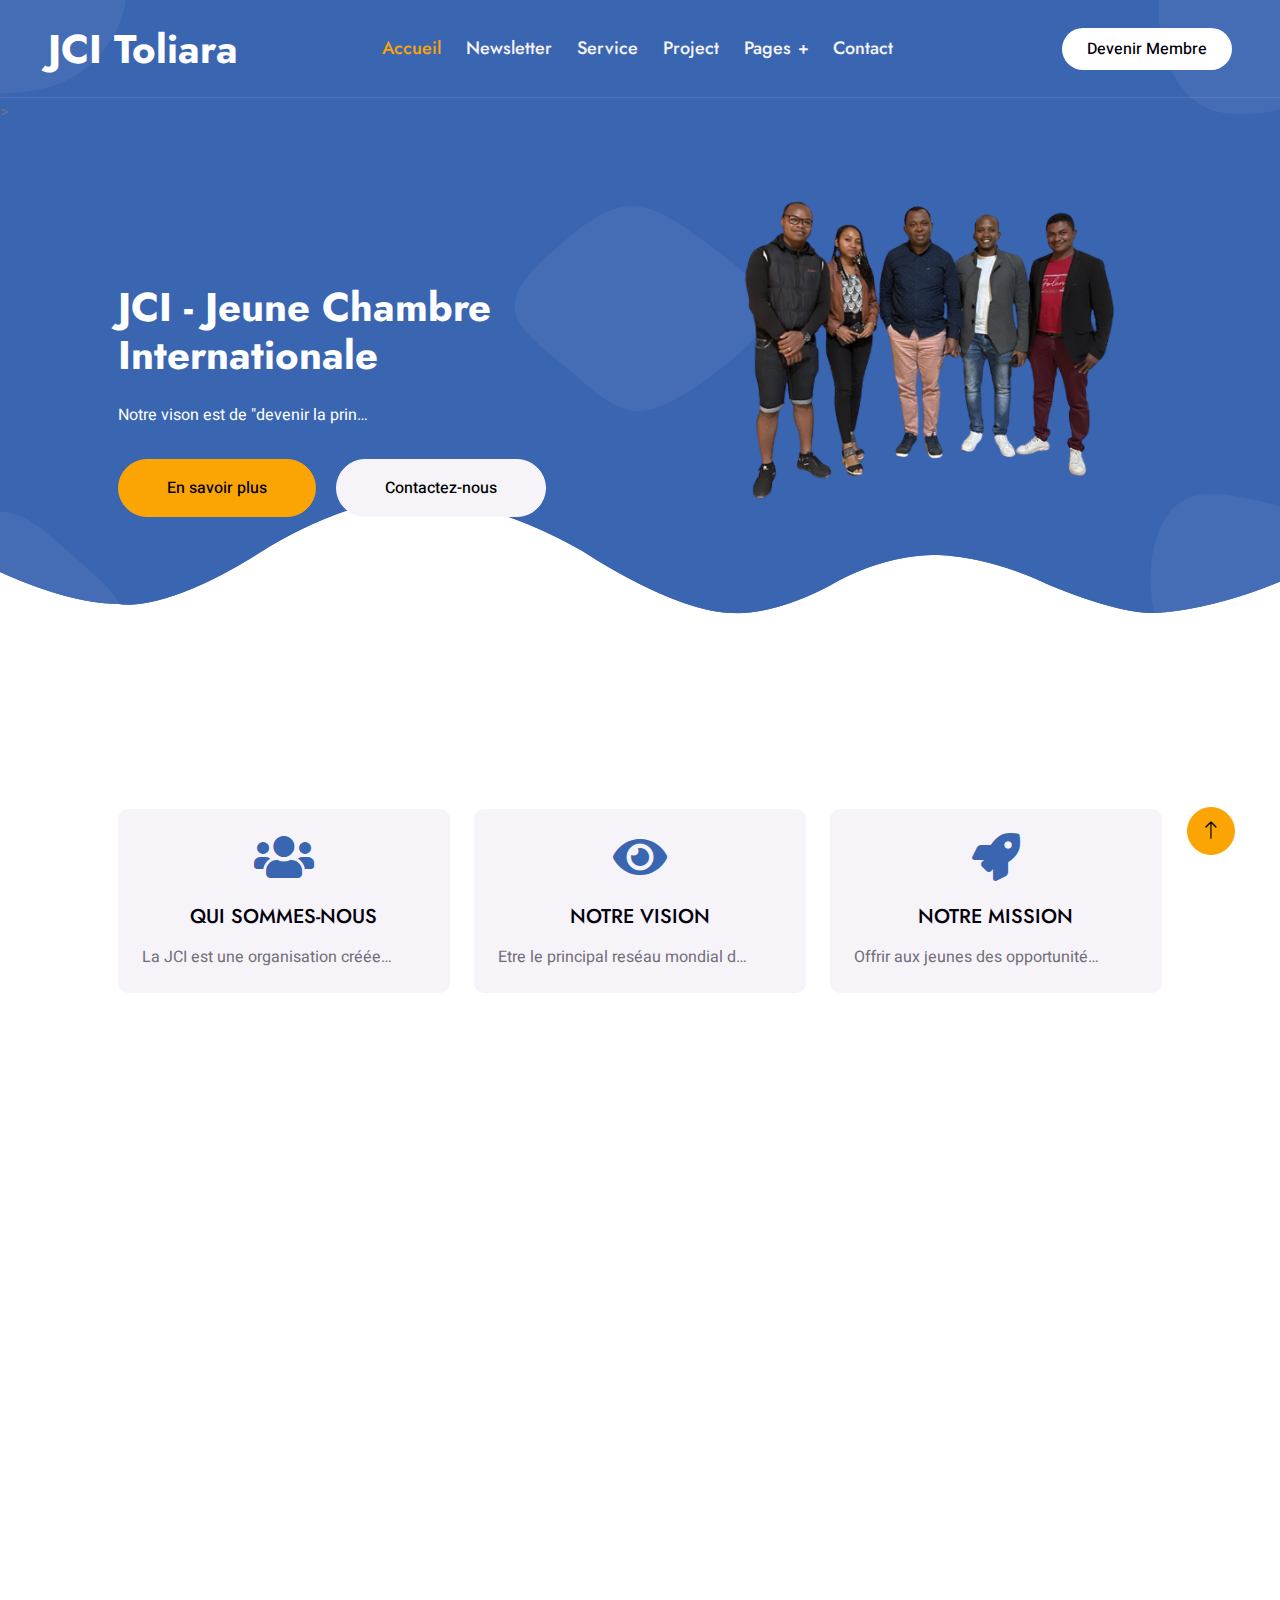
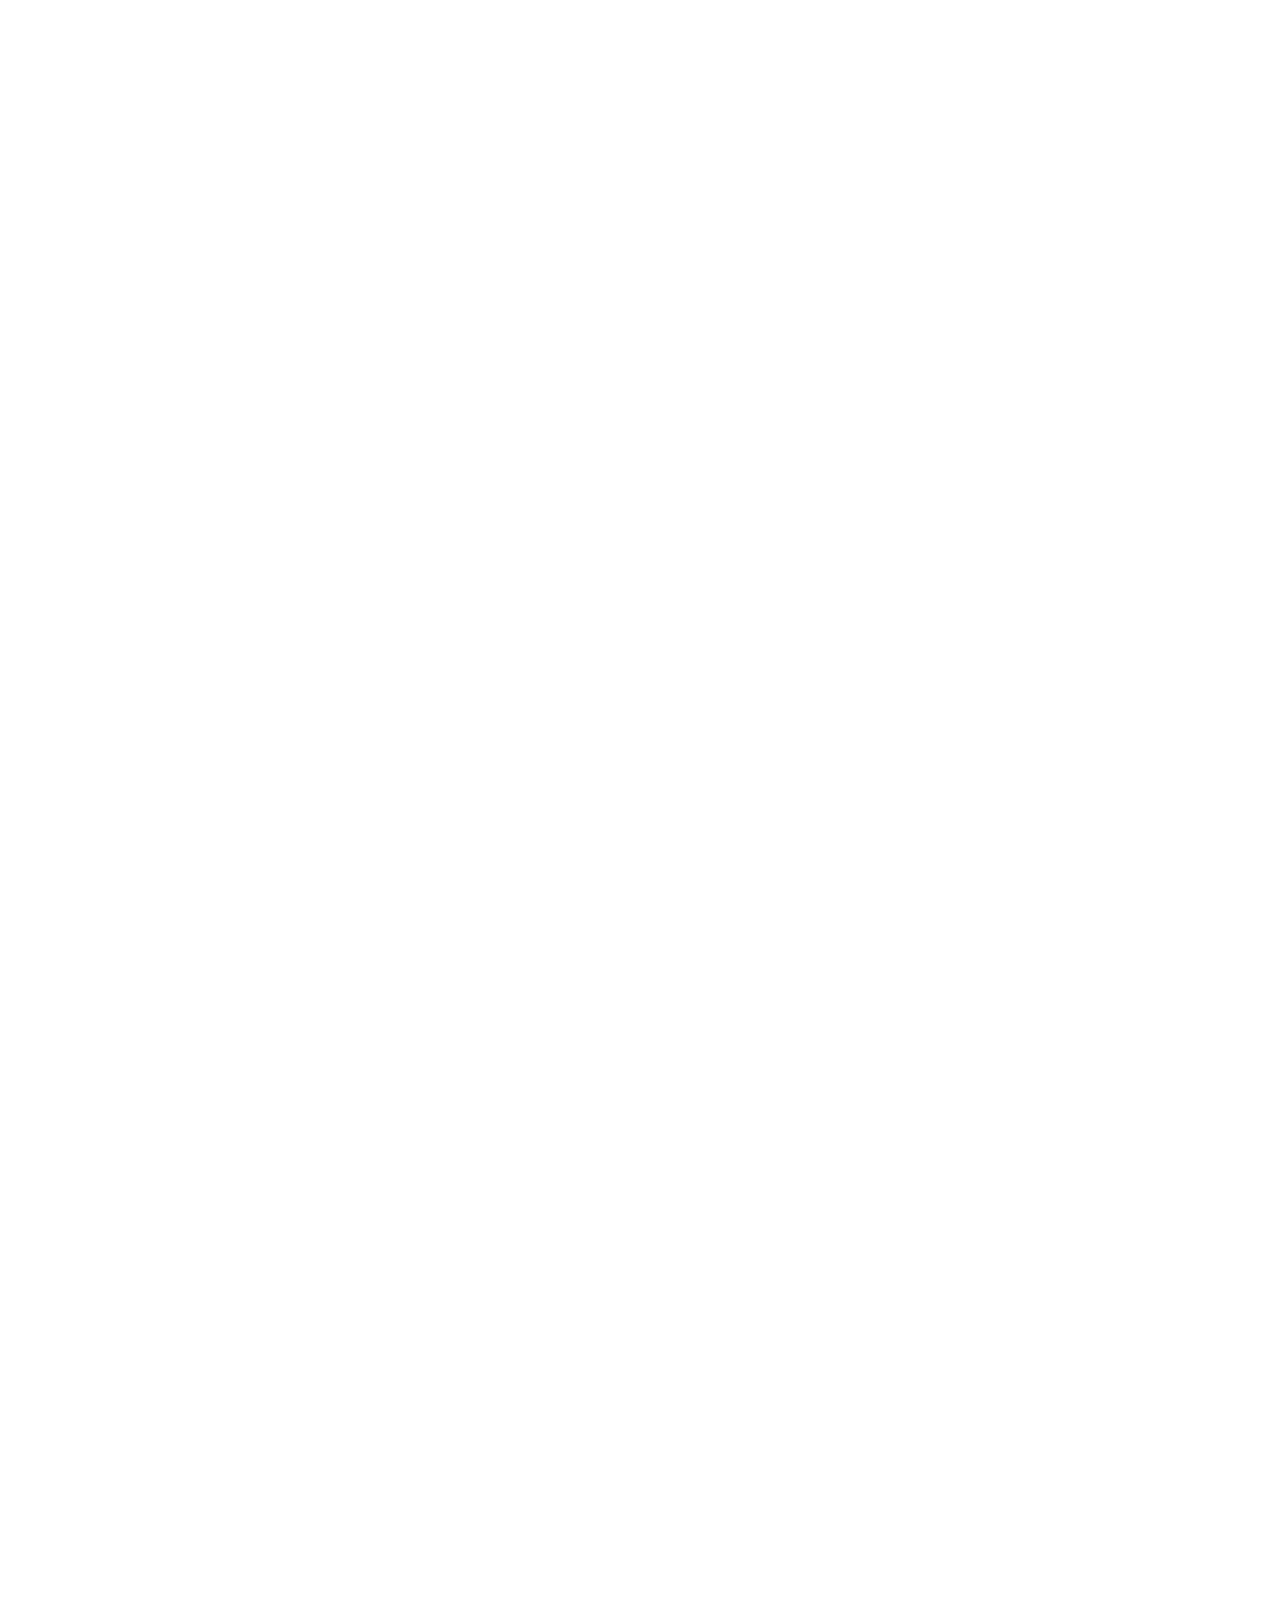
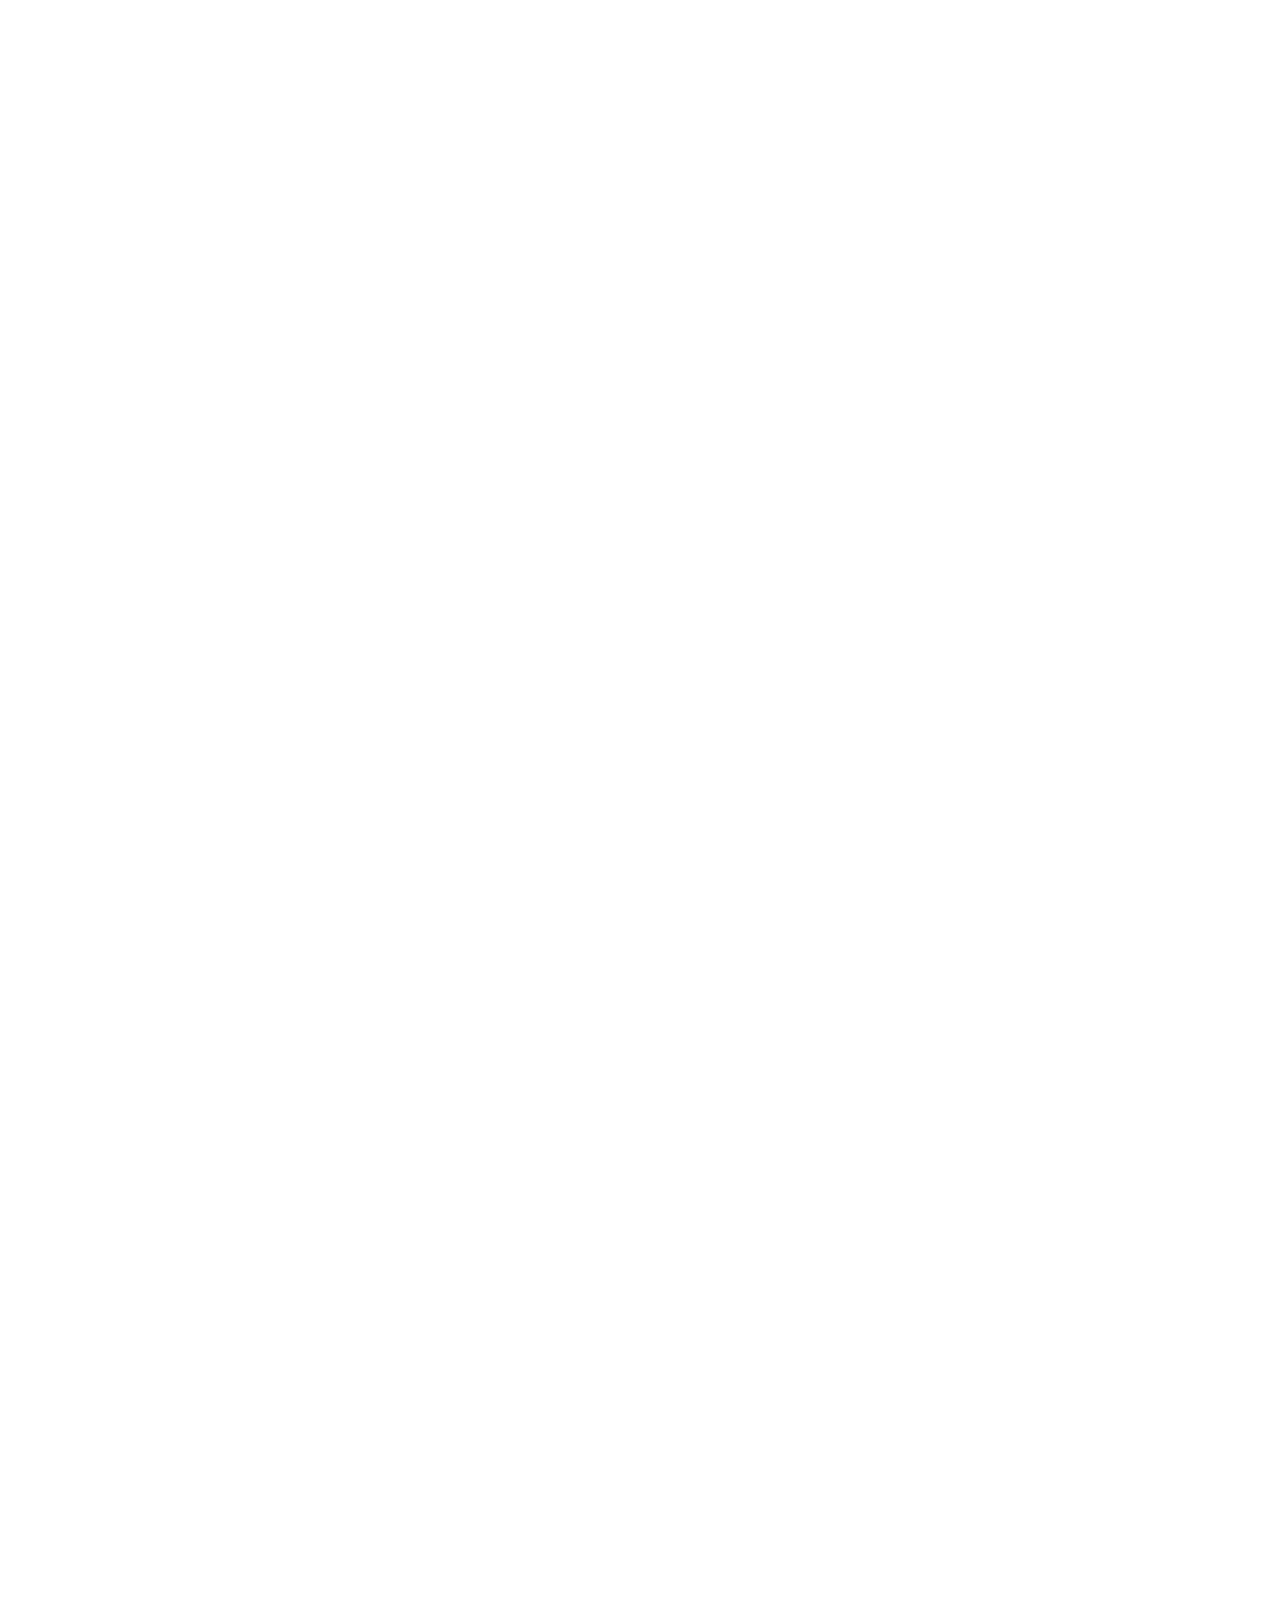
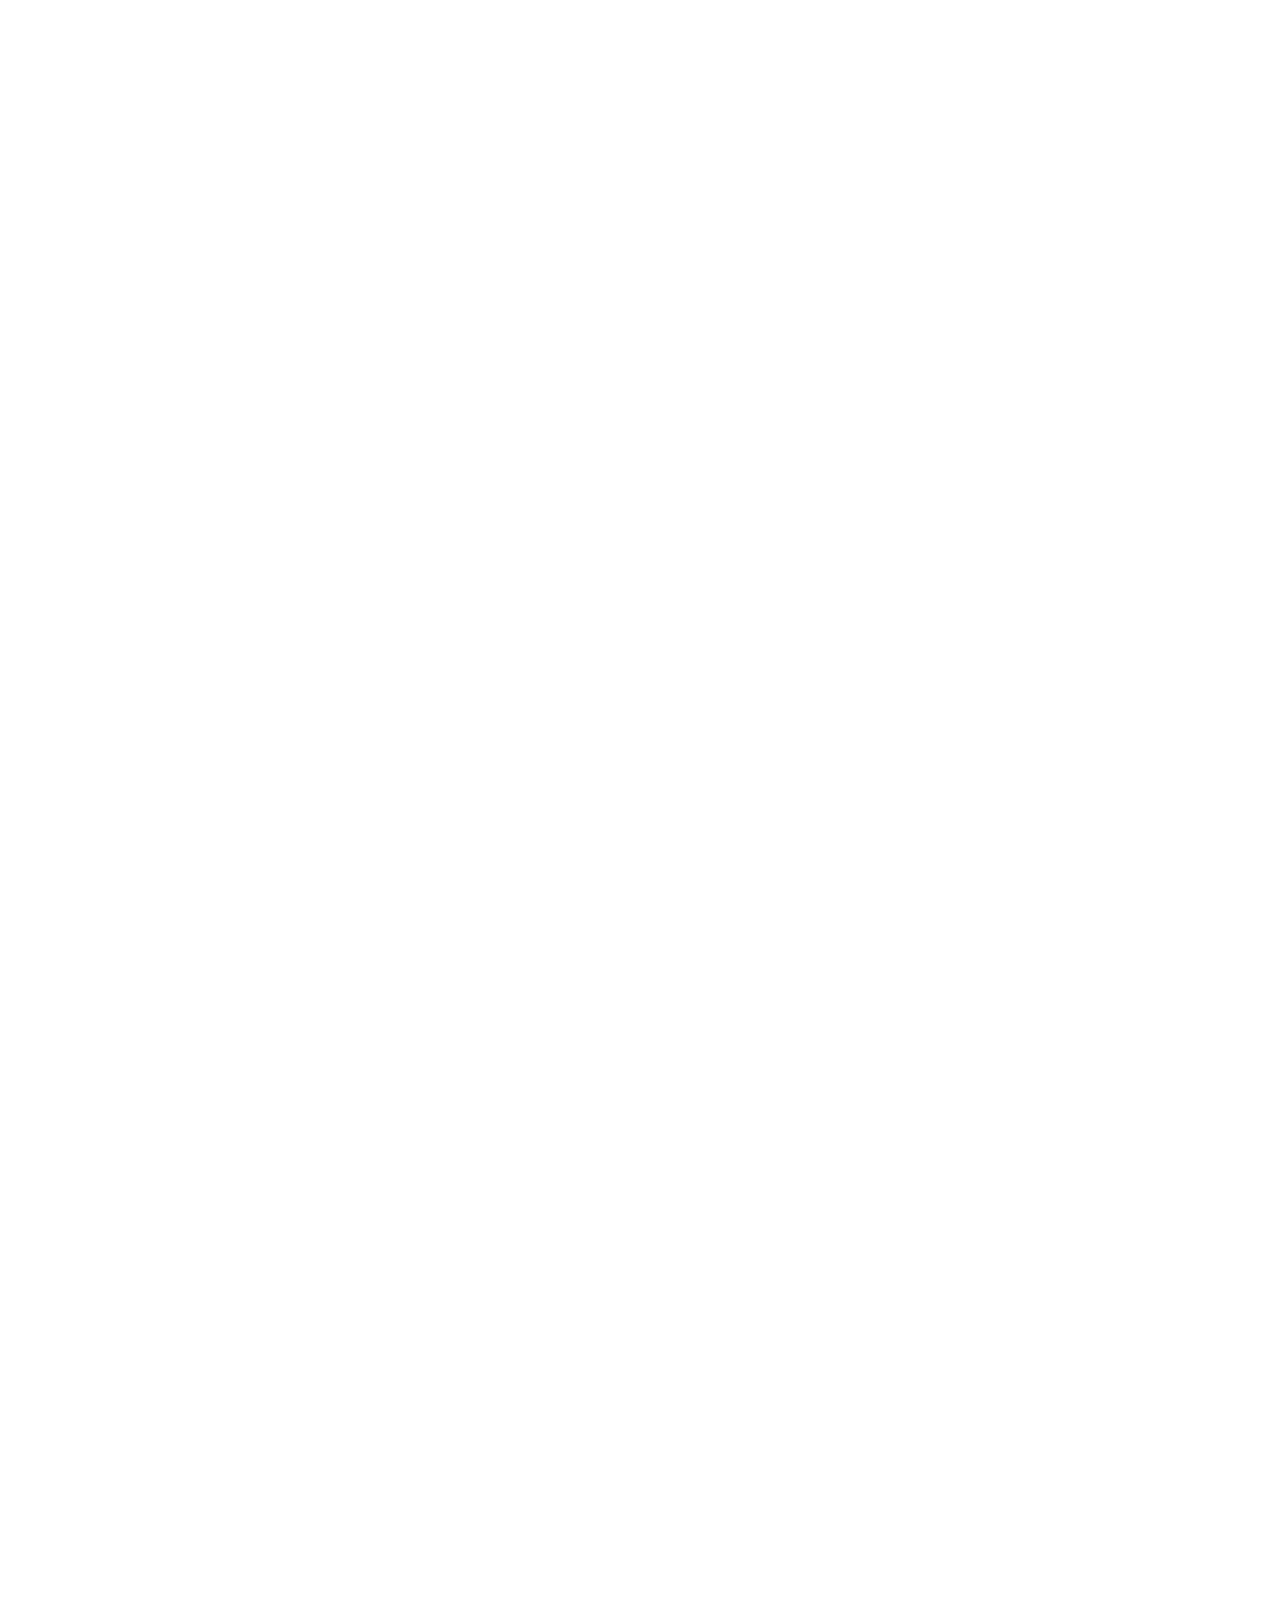
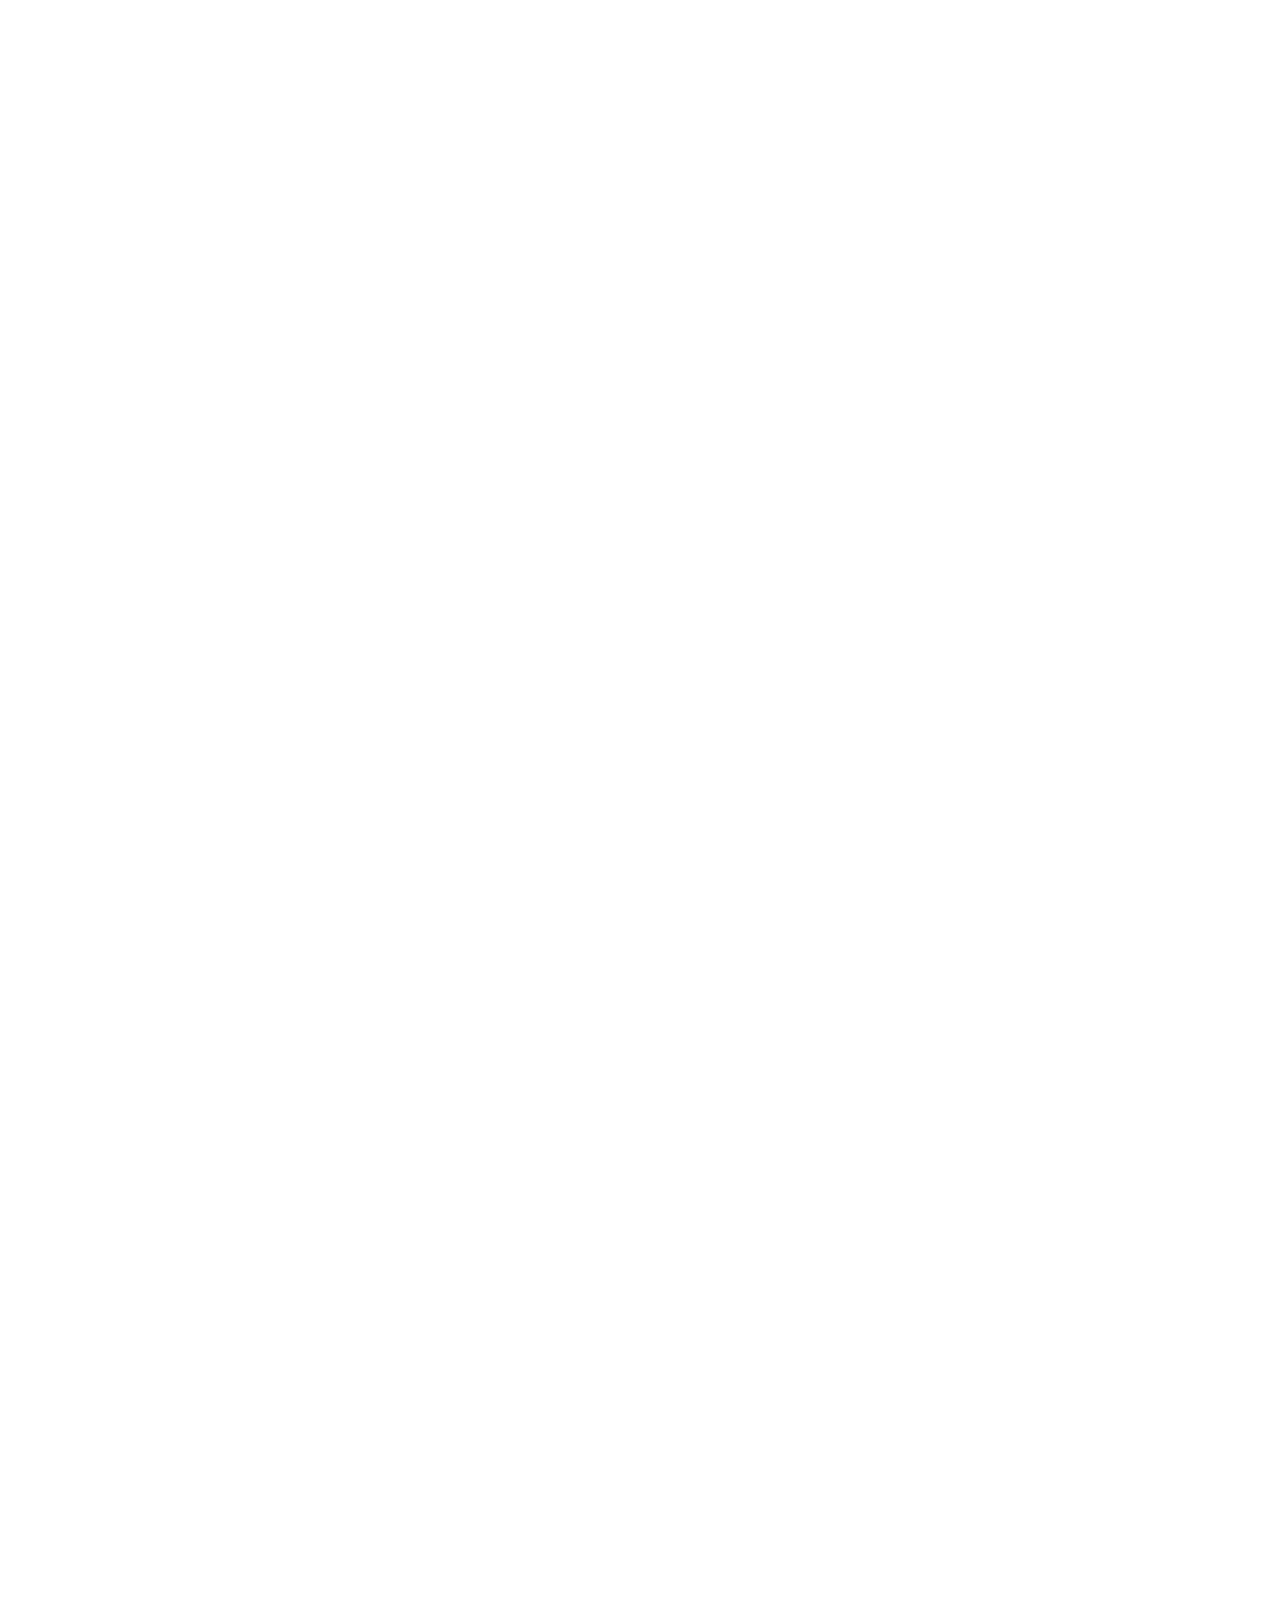
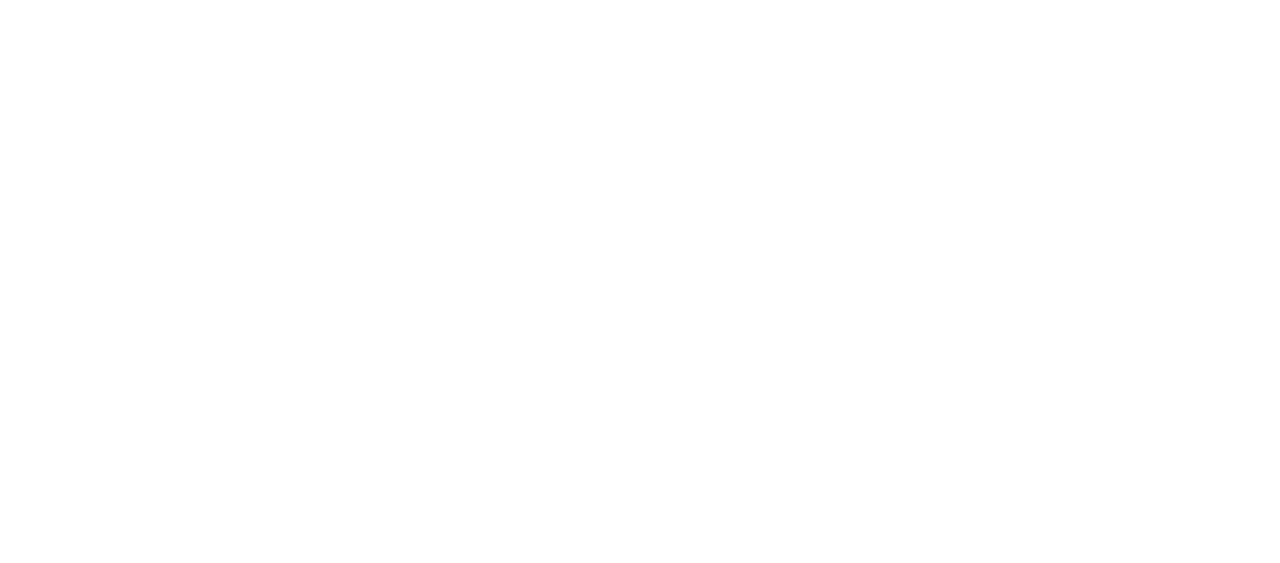
==== commit eff4d5d0: "modification de projet" ====
--- a/index.html
+++ b/index.html
@@ -30,6 +30,24 @@
 
     <!-- Template Stylesheet -->
     <link href="css/style.css" rel="stylesheet">
+
+    <!--css interne-->
+    <style>
+        p {
+             width: 250px; /* Largeur du conteneur */
+             white-space: nowrap; /* Empêche le texte de passer à la ligne */
+             overflow: hidden; /* Cache le texte dépassant de la largeur */
+             text-overflow: ellipsis; /* Utilise '...' pour indiquer du texte masqué */
+             }
+ 
+             /* Lorsque le curseur survole le paragraphe, annule la règle 'overflow' */
+             p:hover {
+             overflow: visible;
+             white-space: normal;
+                 }
+  </style>
+
+
 </head>
 
 <body>
@@ -53,7 +71,7 @@
                 <button class="navbar-toggler" type="button" data-bs-toggle="collapse" data-bs-target="#navbarCollapse">
                     <span class="fa fa-bars"></span>
                 </button>
-                <div class="collapse navbar-collapse" id="navbarCollapse">
+                <div class="collapse navbar-collapse" id="navbarCollapse" >
                     <div class="navbar-nav mx-auto py-0">
                         <a href="index.html" class="nav-item nav-link active">Accueil</a>
                         <a href="Newsletter.html" class="nav-item nav-link">Newsletter</a>
@@ -73,7 +91,7 @@
                 </div>
             </nav>
 
-            <div class="container-xxl bg-primary hero-header">
+            <div class="container-xxl bg-primary hero-header" style="padding: 100px 0;"</div> >
                 <div class="container px-lg-5">
                     <div class="row g-5 align-items-end">
                         <div class="col-lg-6 text-center text-lg-start">
@@ -98,23 +116,27 @@
                 <div class="row g-4">
                     <div class="col-lg-4 wow fadeInUp" data-wow-delay="0.1s">
                         <div class="feature-item bg-light rounded text-center p-4">
-                            <i class="fa fa-3x fa-mail-bulk text-primary mb-4"></i>
-                            <h5 class="mb-3">Digital Marketing</h5>
-                            <p class="m-0">Erat ipsum justo amet duo et elitr dolor, est duo duo eos lorem sed diam stet diam sed stet lorem.</p>
+                            <i class="fa fa-users fa-3x text-primary mb-4"></i>
+                            <h5 class="mb-3">QUI SOMMES-NOUS</h5>
+                            <p class="m-0">La JCI est une organisation créée pour les jeunes leaders entreprenants agés des 18 à 40 ans.Elle est spécialisée
+                                dans le développement professionnel, les opportiunités économiques et les solutions créatives aux problèmes de tous niveaux et 
+                                dans tous les domaines de la société.  
+                            </p>
                         </div>
                     </div>
                     <div class="col-lg-4 wow fadeInUp" data-wow-delay="0.3s">
                         <div class="feature-item bg-light rounded text-center p-4">
-                            <i class="fa fa-3x fa-search text-primary mb-4"></i>
-                            <h5 class="mb-3">SEO & Backlinks</h5>
-                            <p class="m-0">Erat ipsum justo amet duo et elitr dolor, est duo duo eos lorem sed diam stet diam sed stet lorem.</p>
+                            <i class="fas fa-eye fa-3x text-primary mb-4"></i>
+                            <h5 class="mb-3">NOTRE VISION </h5>
+                            <p class="m-0">Etre le principal reséau mondial de jeunes leaders
+                            </p>
                         </div>
                     </div>
                     <div class="col-lg-4 wow fadeInUp" data-wow-delay="0.5s">
                         <div class="feature-item bg-light rounded text-center p-4">
-                            <i class="fa fa-3x fa-laptop-code text-primary mb-4"></i>
-                            <h5 class="mb-3">Design & Development</h5>
-                            <p class="m-0">Erat ipsum justo amet duo et elitr dolor, est duo duo eos lorem sed diam stet diam sed stet lorem.</p>
+                            <i class="fas fa-rocket fa-3x text-primary mb-4"></i>
+                            <h5 class="mb-3">NOTRE MISSION </h5>
+                            <p class="m-0">Offrir aux jeunes des opportunités de développement du leadership en leur donnant la capacité de créer des changements positifs</p>
                         </div>
                     </div>
                 </div>
@@ -128,7 +150,7 @@
             <div class="container py-5 px-lg-5">
                 <div class="row g-5 align-items-center">
                     <div class="col-lg-6 wow fadeInUp" data-wow-delay="0.1s">
-                        <p class="section-title text-secondary">Newsletter Us<span></span></p>
+                        <p class="section-title text-secondary">Projet termine<span></span></p>
                         <h1 class="mb-5">#1 Digital solution with 10 years of experience</h1>
                         <p class="mb-4">Diam dolor diam ipsum et tempor sit. Aliqu diam amet diam et eos labore. Clita erat ipsum et lorem et sit, sed stet no labore lorem sit clita duo justo eirmod magna dolore erat amet</p>
                         <div class="skill mb-4">
@@ -142,7 +164,7 @@
                         </div>
                         <div class="skill mb-4">
                             <div class="d-flex justify-content-between">
-                                <p class="mb-2">SEO & Backlinks</p>
+                                <p class="mb-2">Formation</p>
                                 <p class="mb-2">90%</p>
                             </div>
                             <div class="progress">
@@ -151,8 +173,8 @@
                         </div>
                         <div class="skill mb-4">
                             <div class="d-flex justify-content-between">
-                                <p class="mb-2">Design & Development</p>
-                                <p class="mb-2">95%</p>
+                                <p class="mb-2">Visite officielle</p>
+                                <p class="mb-2">90%</p>
                             </div>
                             <div class="progress">
                                 <div class="progress-bar bg-dark" role="progressbar" aria-valuenow="95" aria-valuemin="0" aria-valuemax="100"></div>
@@ -204,7 +226,7 @@
             <div class="container py-5 px-lg-5">
                 <div class="wow fadeInUp" data-wow-delay="0.1s">
                     <p class="section-title text-secondary justify-content-center"><span></span>NOS SERVICES<span></span></p>
-                    <h1 class="text-center mb-5">Quelles solutions nous offrons</h1>
+                    <h1 class="text-center mb-5">Voici Nos Services</h1>
                 </div>
                 <div class="row g-4">
                     <div class="col-lg-4 col-md-6 wow fadeInUp" data-wow-delay="0.1s">
@@ -254,16 +276,6 @@
                             </div>
                             <h5 class="mb-3">Programme des jeunes leaders mondiaux </h5>
                             <p class="m-0">: Ce programme vise à développer les compétences en leadership et à créer des opportunités pour les jeunes leaders émergents</p>
-                            <a class="btn btn-square" href=""><i class="fa fa-arrow-right"></i></a>
-                        </div>
-                    </div>
-                    <div class="col-lg-4 col-md-6 wow fadeInUp" data-wow-delay="0.5s">
-                        <div class="service-item d-flex flex-column text-center rounded">
-                            <div class="service-icon flex-shrink-0">
-                                <i class="fab fa-android fa-2x"></i>
-                            </div>
-                            <h5 class="mb-3">App Development</h5>
-                            <p class="m-0">Erat ipsum justo amet duo et elitr dolor, est duo duo eos lorem sed diam stet diam sed stet lorem.</p>
                             <a class="btn btn-square" href=""><i class="fa fa-arrow-right"></i></a>
                         </div>
                     </div>
@@ -312,15 +324,15 @@
                     <div class="col-lg-4 col-md-6 portfolio-item first wow fadeInUp" data-wow-delay="0.1s">
                         <div class="rounded overflow-hidden">
                             <div class="position-relative overflow-hidden">
-                                <img class="img-fluid w-100" src="img/formt avec coach.PNG" alt="">
+                                <img class="img-fluid w-100" src="img/day-6.PNG" alt="">
                                 <div class="portfolio-overlay">
-                                    <a class="btn btn-square btn-outline-light mx-1" href="img/formt avec coach.PNG" data-lightbox="portfolio"><i class="fa fa-eye"></i></a>
+                                    <a class="btn btn-square btn-outline-light mx-1" href="img/day-6.PNG" data-lightbox="portfolio"><i class="fa fa-eye"></i></a>
                                     <a class="btn btn-square btn-outline-light mx-1" href=""><i class="fa fa-link"></i></a>
                                 </div>
                             </div>
                             <div class="bg-light p-4">
                                 <p class="text-primary fw-medium mb-2">MAY 2023</p>
-                                <h5 class="lh-base mb-0">Formation avec leurs coachs distincts</a>
+                                <h5 class="lh-base mb-0"><p>Formation avec leurs coachs distincts</p></a>
                             </div>
                         </div>
                     </div>
@@ -335,22 +347,22 @@
                             </div>
                             <div class="bg-light p-4">
                                 <p class="text-primary fw-medium mb-2">Week-end</p>
-                                <h5 class="lh-base mb-0">Première journée de startup</a>
+                                <h5 class="lh-base mb-0"><p>Première journée de startup</p></a>
                             </div>
                         </div>
                     </div>
                     <div class="col-lg-4 col-md-6 portfolio-item first wow fadeInUp" data-wow-delay="0.5s">
                         <div class="rounded overflow-hidden">
                             <div class="position-relative overflow-hidden">
-                                <img class="img-fluid w-100" src="img/visite officiel.PNG" alt="">
+                                <img class="img-fluid w-100" src="img/day-4.PNG" alt="">
                                 <div class="portfolio-overlay">
-                                    <a class="btn btn-square btn-outline-light mx-1" href="img/visite officiel.PNG" data-lightbox="portfolio"><i class="fa fa-eye"></i></a>
+                                    <a class="btn btn-square btn-outline-light mx-1" href="img/day-4.PNG" data-lightbox="portfolio"><i class="fa fa-eye"></i></a>
                                     <a class="btn btn-square btn-outline-light mx-1" href=""><i class="fa fa-link"></i></a>
                                 </div>
                             </div>
                             <div class="bg-light p-4">
                                 <p class="text-primary fw-medium mb-2">Samedi 18 mars 2023</p>
-                                <h5 class="lh-base mb-0">le Vice-Président International de la JCI Ibraheem TIAMIYU fait une visite à Madagascar</a>
+                                <h5 class="lh-base mb-0"><p>le Vice-Président International de la JCI Ibraheem TIAMIYU fait une visite à Madagascar</p></a>
                             </div>
                         </div>
                     </div>
@@ -365,22 +377,22 @@
                             </div>
                             <div class="bg-light p-4">
                                 <p class="text-primary fw-medium mb-2">Week-end</p>
-                                <h5 class="lh-base mb-0">Deuxième journée de startup</a>
+                                <h5 class="lh-base mb-0"><p>Deuxième journée de startup</p></a>
                             </div>
                         </div>
                     </div>
                     <div class="col-lg-4 col-md-6 portfolio-item first wow fadeInUp" data-wow-delay="0.3s">
                         <div class="rounded overflow-hidden">
                             <div class="position-relative overflow-hidden">
-                                <img class="img-fluid w-100" src="img/formatio init.PNG" alt="">
+                                <img class="img-fluid w-100" src="img/day-5.PNG" alt="">
                                 <div class="portfolio-overlay">
-                                    <a class="btn btn-square btn-outline-light mx-1" href="img/formatio init.PNG" data-lightbox="portfolio"><i class="fa fa-eye"></i></a>
+                                    <a class="btn btn-square btn-outline-light mx-1" href="img/day-5.PNG" data-lightbox="portfolio"><i class="fa fa-eye"></i></a>
                                     <a class="btn btn-square btn-outline-light mx-1" href=""><i class="fa fa-link"></i></a>
                                 </div>
                             </div>
                             <div class="bg-light p-4">
                                 <p class="text-primary fw-medium mb-2">04 mars 2023</p>
-                                <h5 class="lh-base mb-0">La formation initiée et organisée par la JCI Toliara en partenariat avec RAIKY "</a>
+                                <h5 class="lh-base mb-0"><p>La formation initiée et organisée par la JCI Toliara en partenariat avec RAIKY</p></a>
                             </div>
                         </div>
                     </div>
@@ -395,7 +407,7 @@
                             </div>
                             <div class="bg-light p-4">
                                 <p class="text-primary fw-medium mb-2">Week-end</p>
-                                <h5 class="lh-base mb-0">Troisième journéé de startup</a>
+                                <h5 class="lh-base mb-0"><p>Troisième journéé de startup</p></a>
                             </div>
                         </div>
                     </div>
@@ -409,35 +421,35 @@
         <div class="container-xxl py-5 wow fadeInUp" data-wow-delay="0.1s">
             <div class="container py-5 px-lg-5">
                 <p class="section-title text-secondary justify-content-center"><span></span>Témoignage<span></span></p>
-                <h1 class="text-center mb-5">Témoignage Observateur</h1>
+                <h1 class="text-center mb-5">What Say Our Clients!</h1>
                 <div class="owl-carousel Témoignage-carousel">
                     <div class="Témoignage-item bg-light rounded my-4">
                         <p class="fs-5"><i class="fa fa-quote-left fa-4x text-primary mt-n4 me-3"></i>Mon expérience à la JCI Toliara m'a appris à développer mes compétences en leadership tout en contribuant positivement au développement de ma communauté.</p>
                         <div class="d-flex align-items-center">
-                            <img class="img-fluid flex-shrink-0 rounded-circle" src="img/Témoignage-1.jpg" style="width: 65px; height: 65px;">
+                            <img class="img-fluid flex-shrink-0 rounded-circle" src="img/name client.PNG" style="width: 65px; height: 65px;">
                             <div class="ps-4">
-                                <h5 class="mb-1">Client Name</h5>
-                                <span>Profession</span>
-                            </div>
+                                <h5 class="mb-1">MAMONJY Tefinjanahary Marc Gaël</h5>
+                                <span>Obsérvateur</span>
+                            </div> 
                         </div>
                     </div>
                     <div class="Témoignage-item bg-light rounded my-4">
                         <p class="fs-5"><i class="fa fa-quote-left fa-4x text-primary mt-n4 me-3"></i>Grâce à mon implication à la JCI Toliara, j'ai découvert le pouvoir de l'action collective pour créer des changements significatifs dans ma ville.</p>
                         <div class="d-flex align-items-center">
-                            <img class="img-fluid flex-shrink-0 rounded-circle" src="img/Témoignage-2.jpg" style="width: 65px; height: 65px;">
+                            <img class="img-fluid flex-shrink-0 rounded-circle" src="img/clien.png" style="width: 65px; height: 65px;">
                             <div class="ps-4">
-                                <h5 class="mb-1">Client Name</h5>
-                                <span>Profession</span>
+                                <h5 class="mb-1">Bruno RATOVOARISON</h5>
+                                <span>Obsérvateur</span>
                             </div>
                         </div>
                     </div>
                     <div class="Témoignage-item bg-light rounded my-4">
                         <p class="fs-5"><i class="fa fa-quote-left fa-4x text-primary mt-n4 me-3"></i>Mon passage à la JCI Toliara m'a enseigné l'importance de l'engagement citoyen et de la collaboration pour construire un avenir meilleur.</p>
                         <div class="d-flex align-items-center">
-                            <img class="img-fluid flex-shrink-0 rounded-circle" src="img/Témoignage-3.jpg" style="width: 65px; height: 65px;">
+                            <img class="img-fluid flex-shrink-0 rounded-circle" src="img/cli.PNG" style="width: 65px; height: 65px;">
                             <div class="ps-4">
-                                <h5 class="mb-1">Client Name</h5>
-                                <span>Profession</span>
+                                <h5 class="mb-1">HERINANDRASANA Sarah Esperence</h5>
+                                <span>Obsérvateur</span>
                             </div>
                         </div>
                     </div>
@@ -558,7 +570,7 @@
                             <div class="text-center border-bottom p-4">
                                 <img class="img-fluid rounded-circle mb-4" src="img/sarah.png" alt="">
                                 <h5>HERINANDRASANA Sarah Esperence </h5>
-                                <span>Directrice des Relations Publiques</span>
+                                <span>Directrice des Relations Publiques <br> JCI Toliara</span>
                             </div>
                             <div class="d-flex justify-content-center p-4">
                                 <a class="btn btn-square mx-1" href="https://www.facebook.com/profile.php?id=100078413679973"><i class="fab fa-facebook-f"></i></a>
@@ -569,9 +581,9 @@
                     <div class="col-lg-4 col-md-6 wow fadeInUp" data-wow-delay="0.5s">
                         <div class="team-item bg-light rounded">
                             <div class="text-center border-bottom p-4">
-                                <img class="img-fluid rounded-circle mb-4" src="img/bruno.png" alt="">
+                                <img class="img-fluid rounded-circle mb-4" src="img/bruno.jpg" alt="">
                                 <h5>Bruno RATOVOARISON</h5>
-                                <span>Directeur Numérique Local</span>
+                                <span>Directeur Numérique <br> Local <br> JCI Toliara</span>
                             </div>
                             <div class="d-flex justify-content-center p-4">
                                 <a class="btn btn-square mx-1" href="https://www.facebook.com/dano.plack.3"><i class="fab fa-facebook-f"></i></a>
@@ -609,13 +621,13 @@
                     <div class="col-md-6 col-lg-3">
                         <p class="section-title text-white h5 mb-4">Address<span></span></p>
                         <p><i class="fa fa-map-marker-alt me-3"></i>123 Street, New York, USA</p>
-                        <p><i class="fa fa-phone-alt me-3"></i>+012 345 67890</p>
-                        <p><i class="fa fa-envelope me-3"></i>info@example.com</p>
+                        <p><i class="fa fa-phone-alt me-3"></i>032 50 527 73</p>
+                        <p><i class="fa fa-envelope me-3"></i>sgltoliara@jcimada.org</p>
                         <div class="d-flex pt-2">
                             <a class="btn btn-outline-light btn-social" href=""><i class="fab fa-twitter"></i></a>
-                            <a class="btn btn-outline-light btn-social" href=""><i class="fab fa-facebook-f"></i></a>
+                            <a class="btn btn-outline-light btn-social" href="https://www.facebook.com/jci.toliara"><i class="fab fa-facebook-f"></i></a>
                             <a class="btn btn-outline-light btn-social" href=""><i class="fab fa-instagram"></i></a>
-                            <a class="btn btn-outline-light btn-social" href=""><i class="fab fa-linkedin-in"></i></a>
+                            <a class="btn btn-outline-light btn-social" href="https://www.linkedin.com/company/jci-toliara/posts/?feedView=all"><i class="fab fa-linkedin-in"></i></a>
                         </div>
                     </div>
                     <div class="col-md-6 col-lg-3">
@@ -630,22 +642,22 @@
                         <p class="section-title text-white h5 mb-4">Gallery<span></span></p>
                         <div class="row g-2">
                             <div class="col-4">
-                                <img class="img-fluid" src="img/portfolio-1.jpg" alt="Image">
+                                <img class="img-fluid" src="img/fouteur1.PNG" alt="Image">
                             </div>
                             <div class="col-4">
-                                <img class="img-fluid" src="img/portfolio-2.jpg" alt="Image">
+                                <img class="img-fluid" src="img/fouteur2.PNG" alt="Image">
                             </div>
                             <div class="col-4">
-                                <img class="img-fluid" src="img/portfolio-3.jpg" alt="Image">
+                                <img class="img-fluid" src="img/fouteur3.PNG" alt="Image">
                             </div>
                             <div class="col-4">
-                                <img class="img-fluid" src="img/portfolio-4.jpg" alt="Image">
+                                <img class="img-fluid" src="img/fouteur4.PNG" alt="Image">
                             </div>
                             <div class="col-4">
-                                <img class="img-fluid" src="img/portfolio-5.jpg" alt="Image">
+                                <img class="img-fluid" src="img/fouteur5.PNG" alt="Image">
                             </div>
                             <div class="col-4">
-                                <img class="img-fluid" src="img/portfolio-6.jpg" alt="Image">
+                                <img class="img-fluid" src="img/fouteur6.PNG" alt="Image">
                             </div>
                         </div>
                     </div>
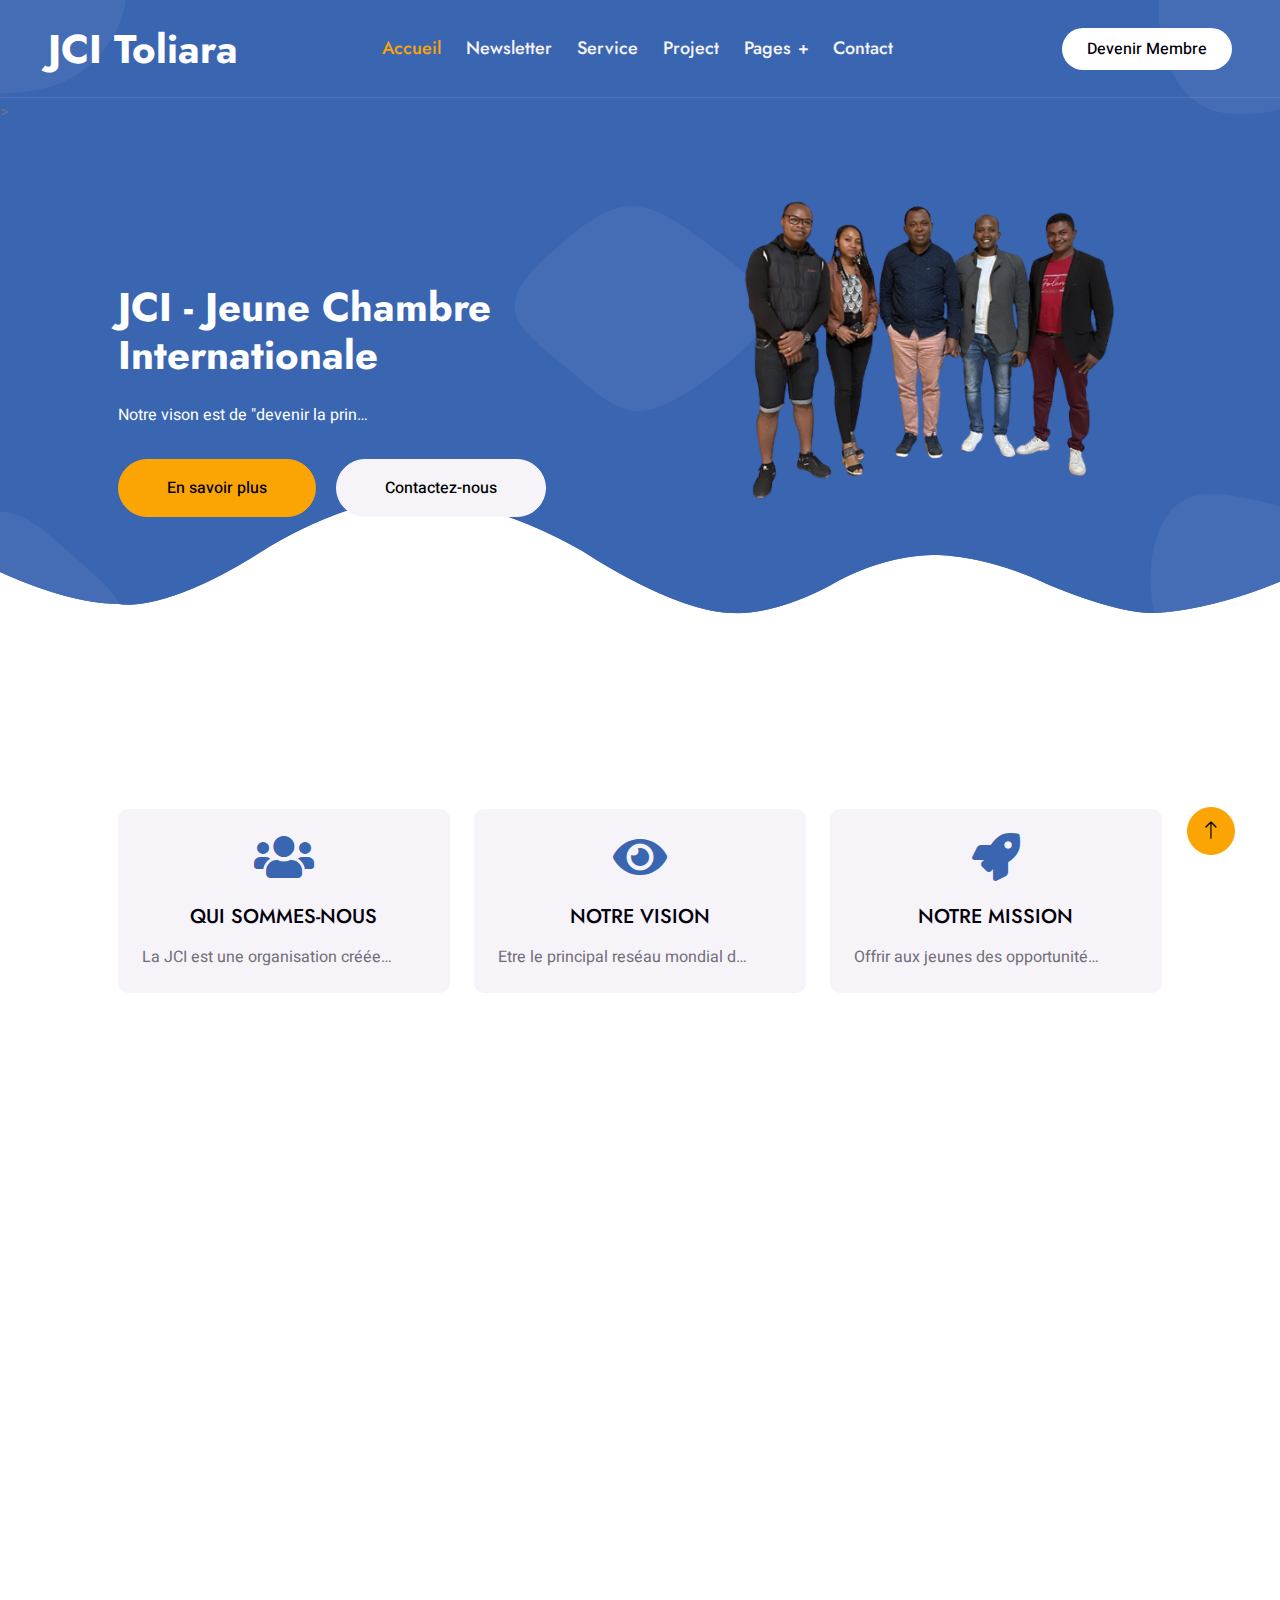
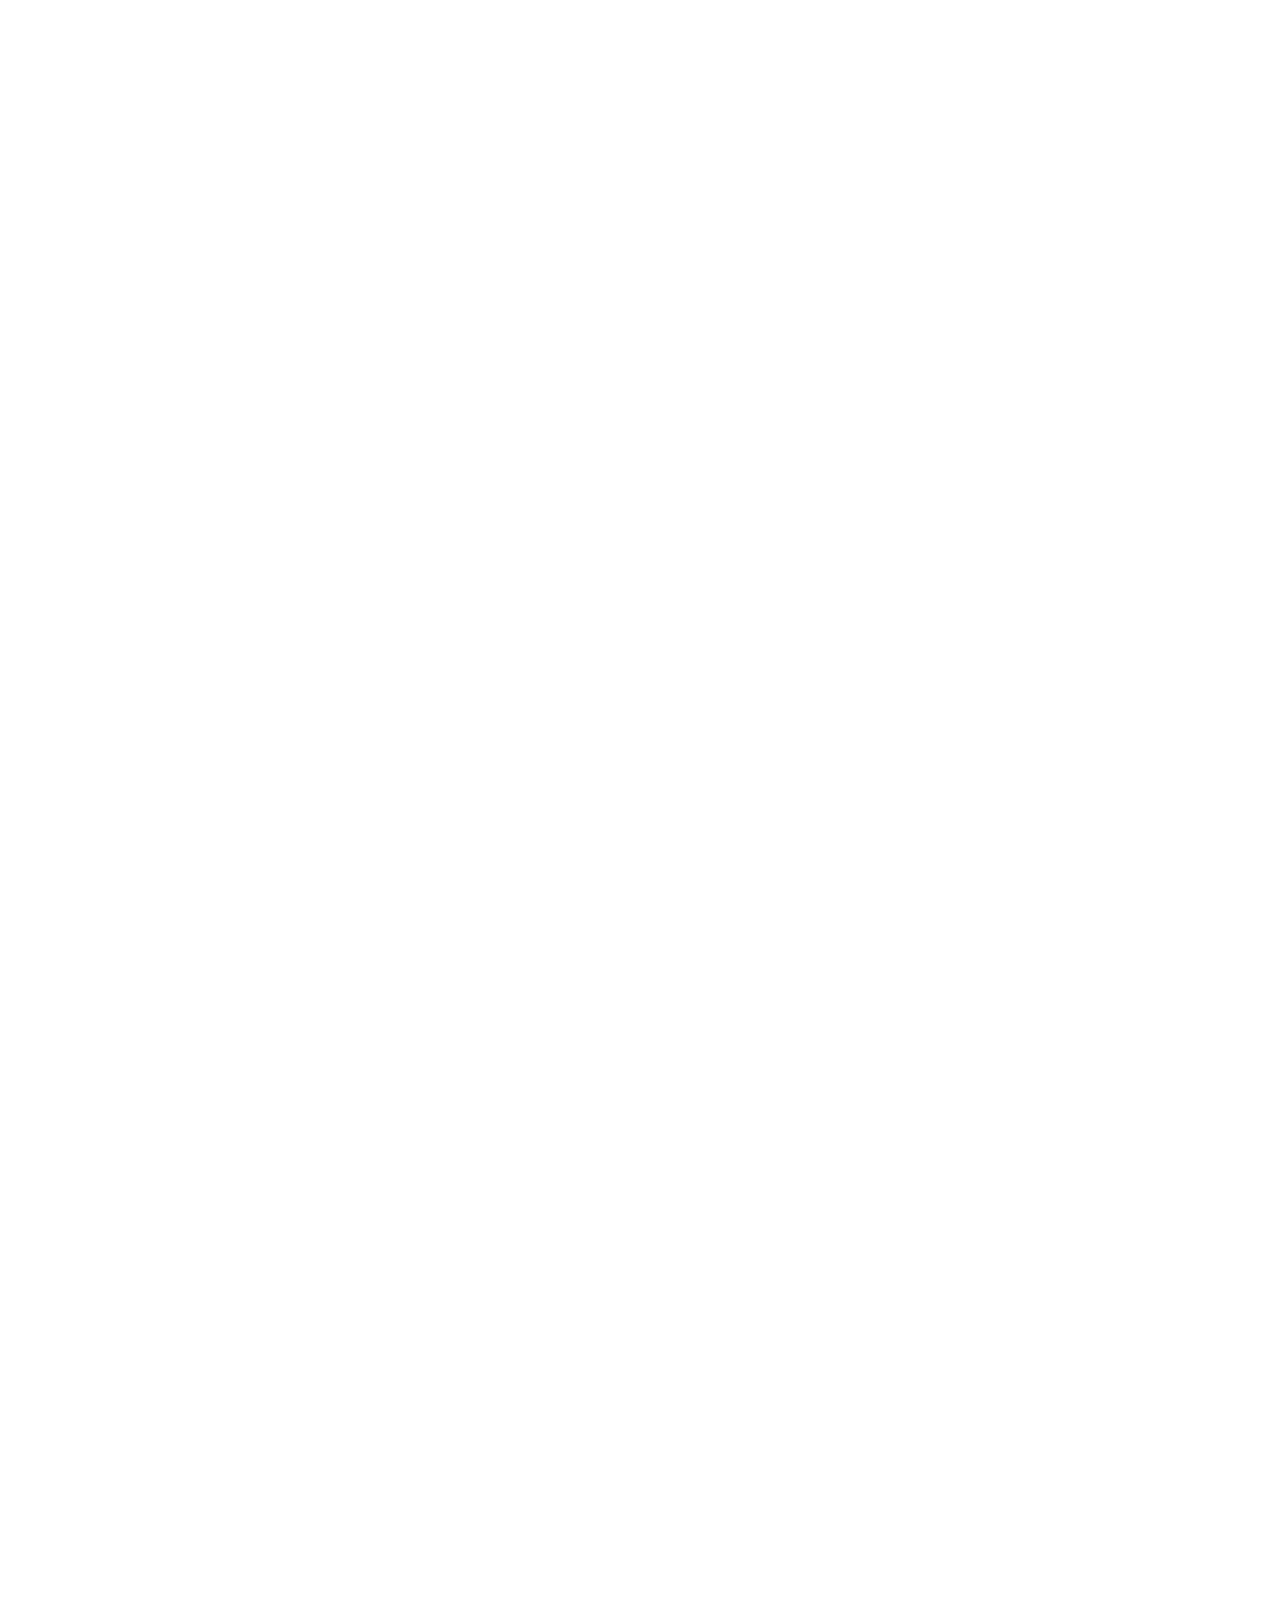
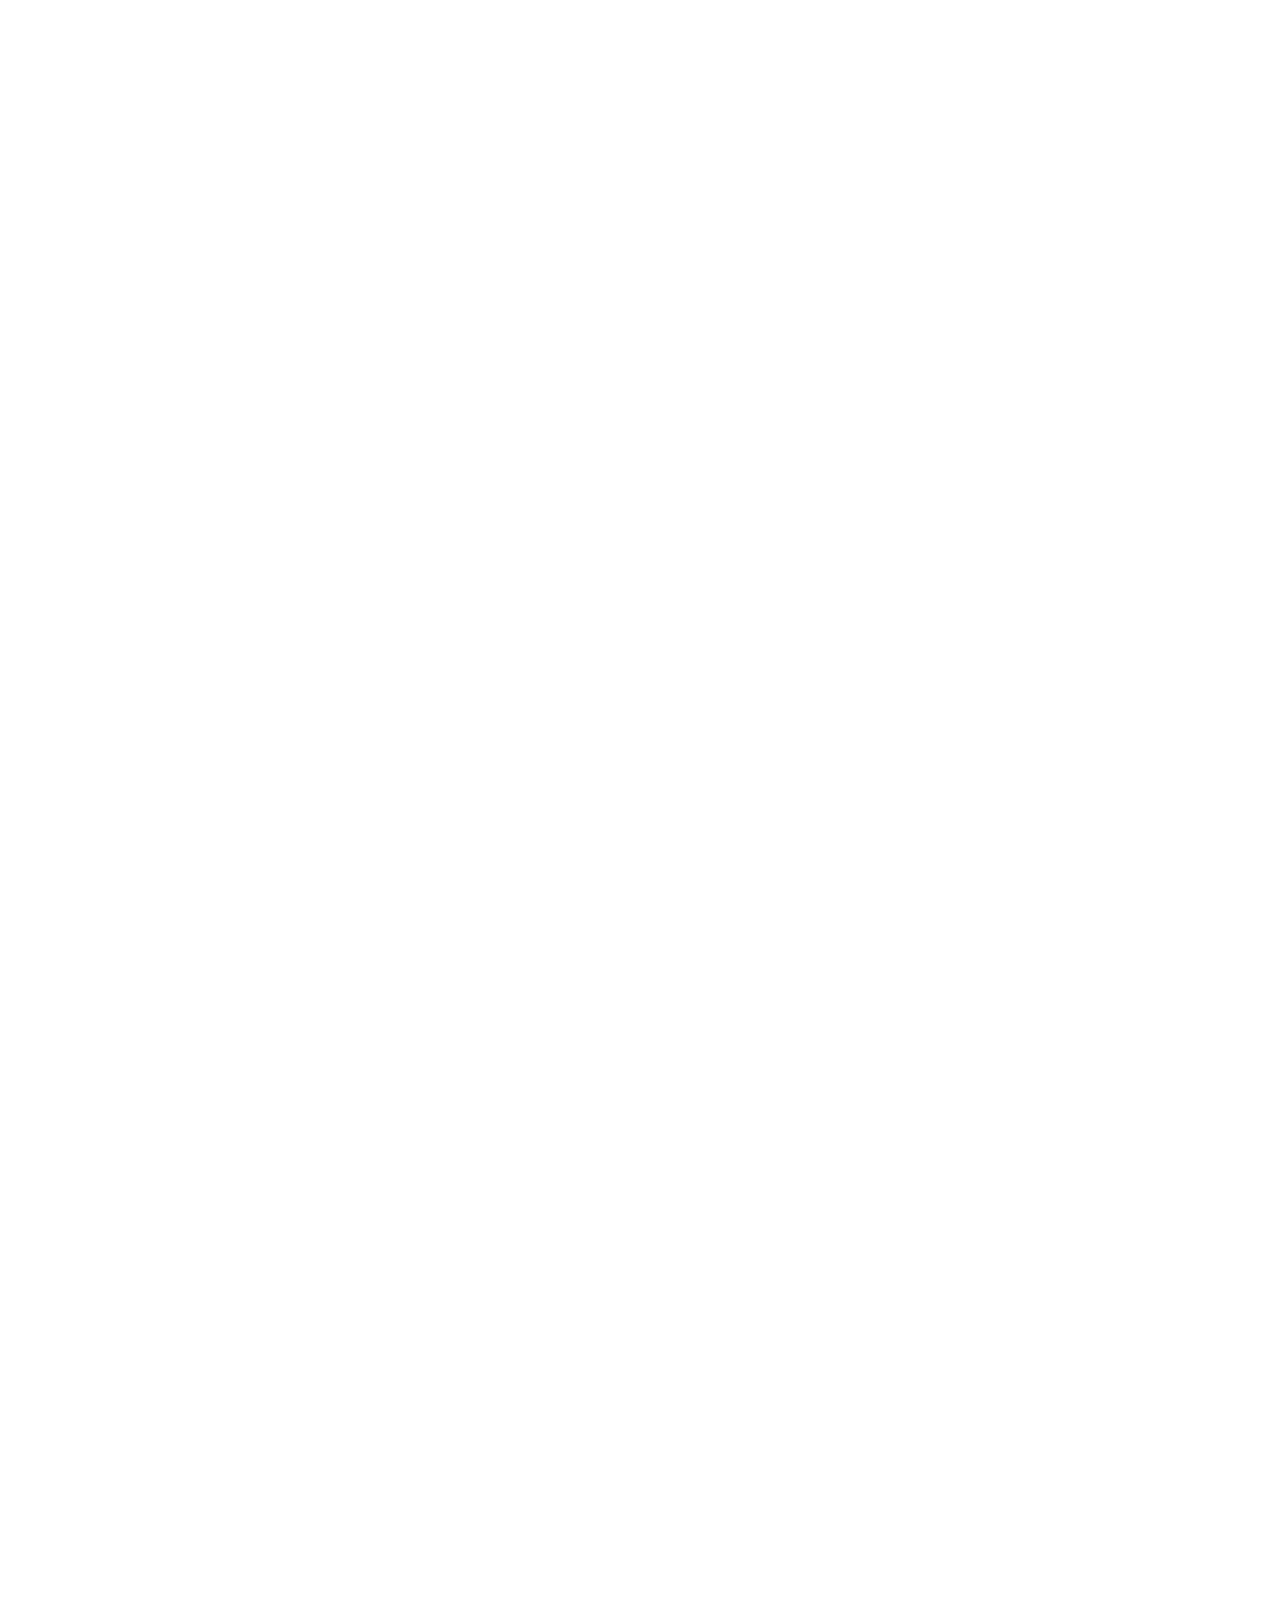
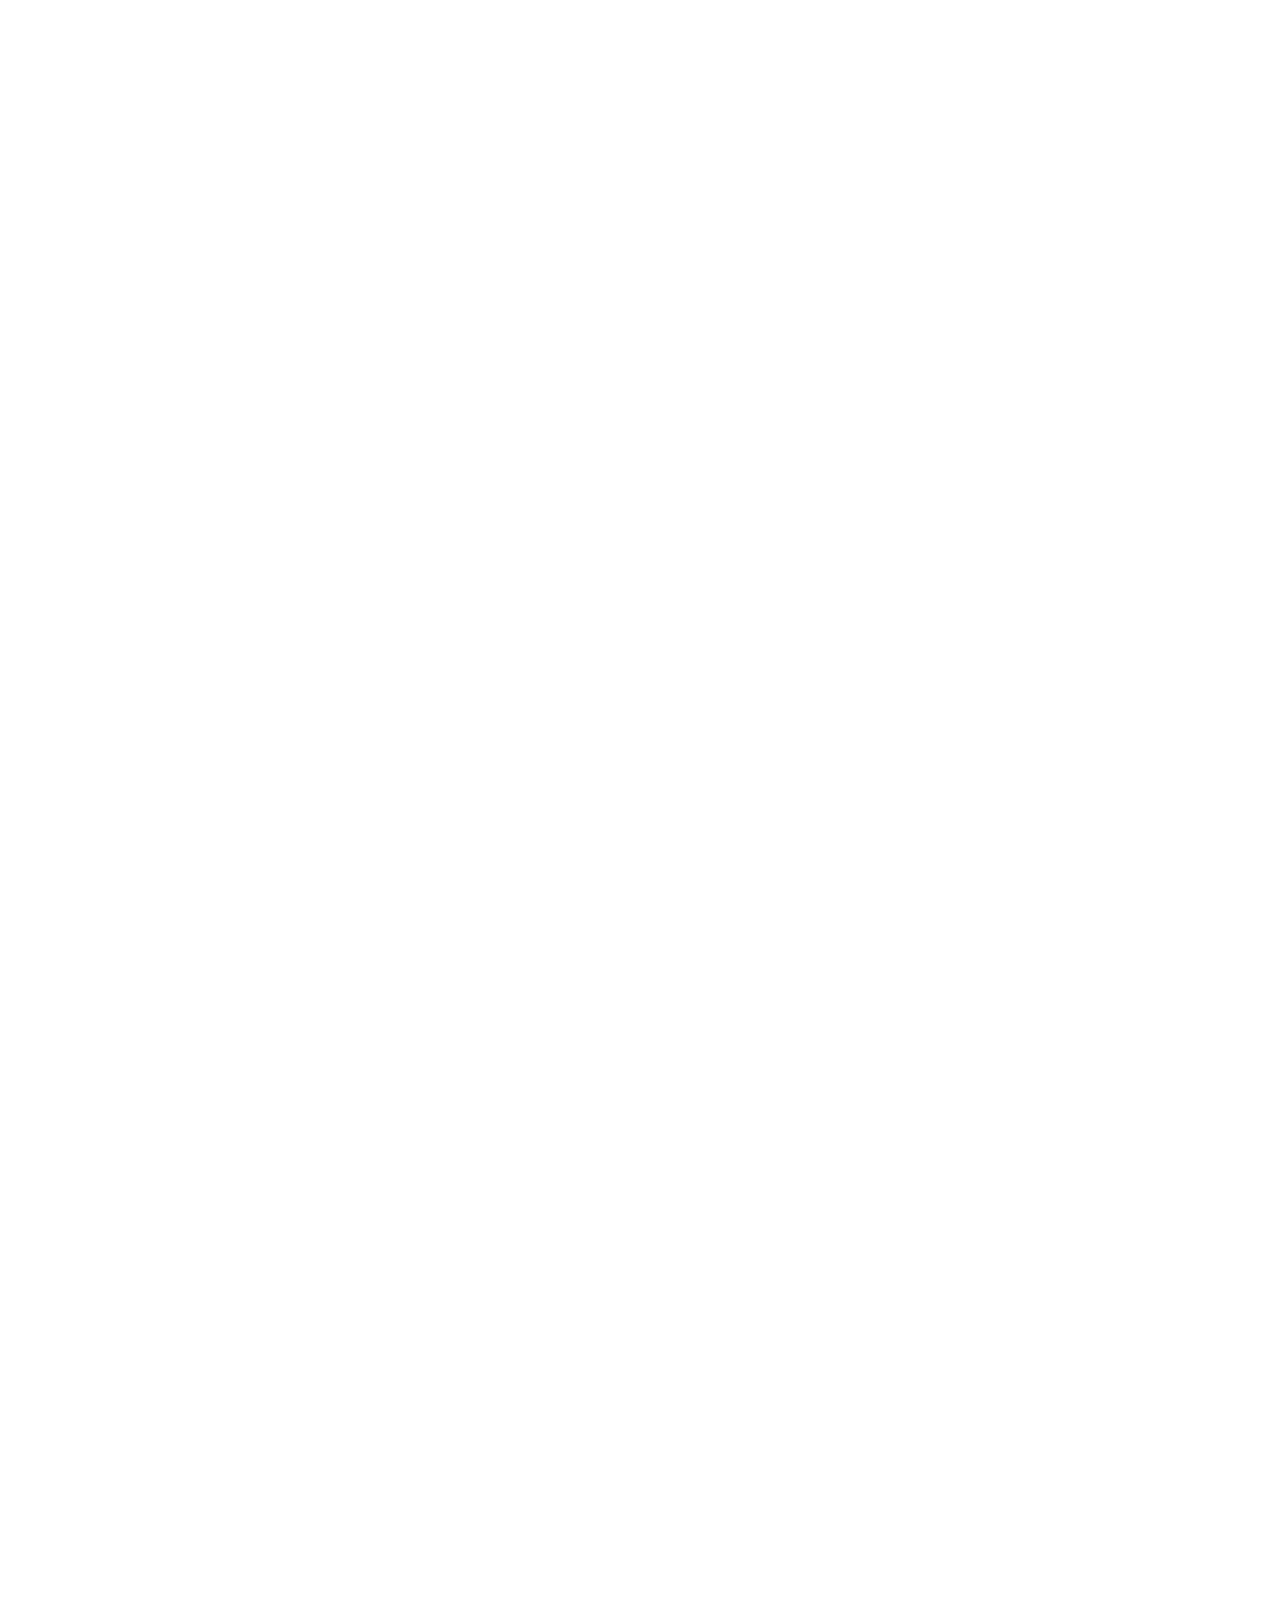
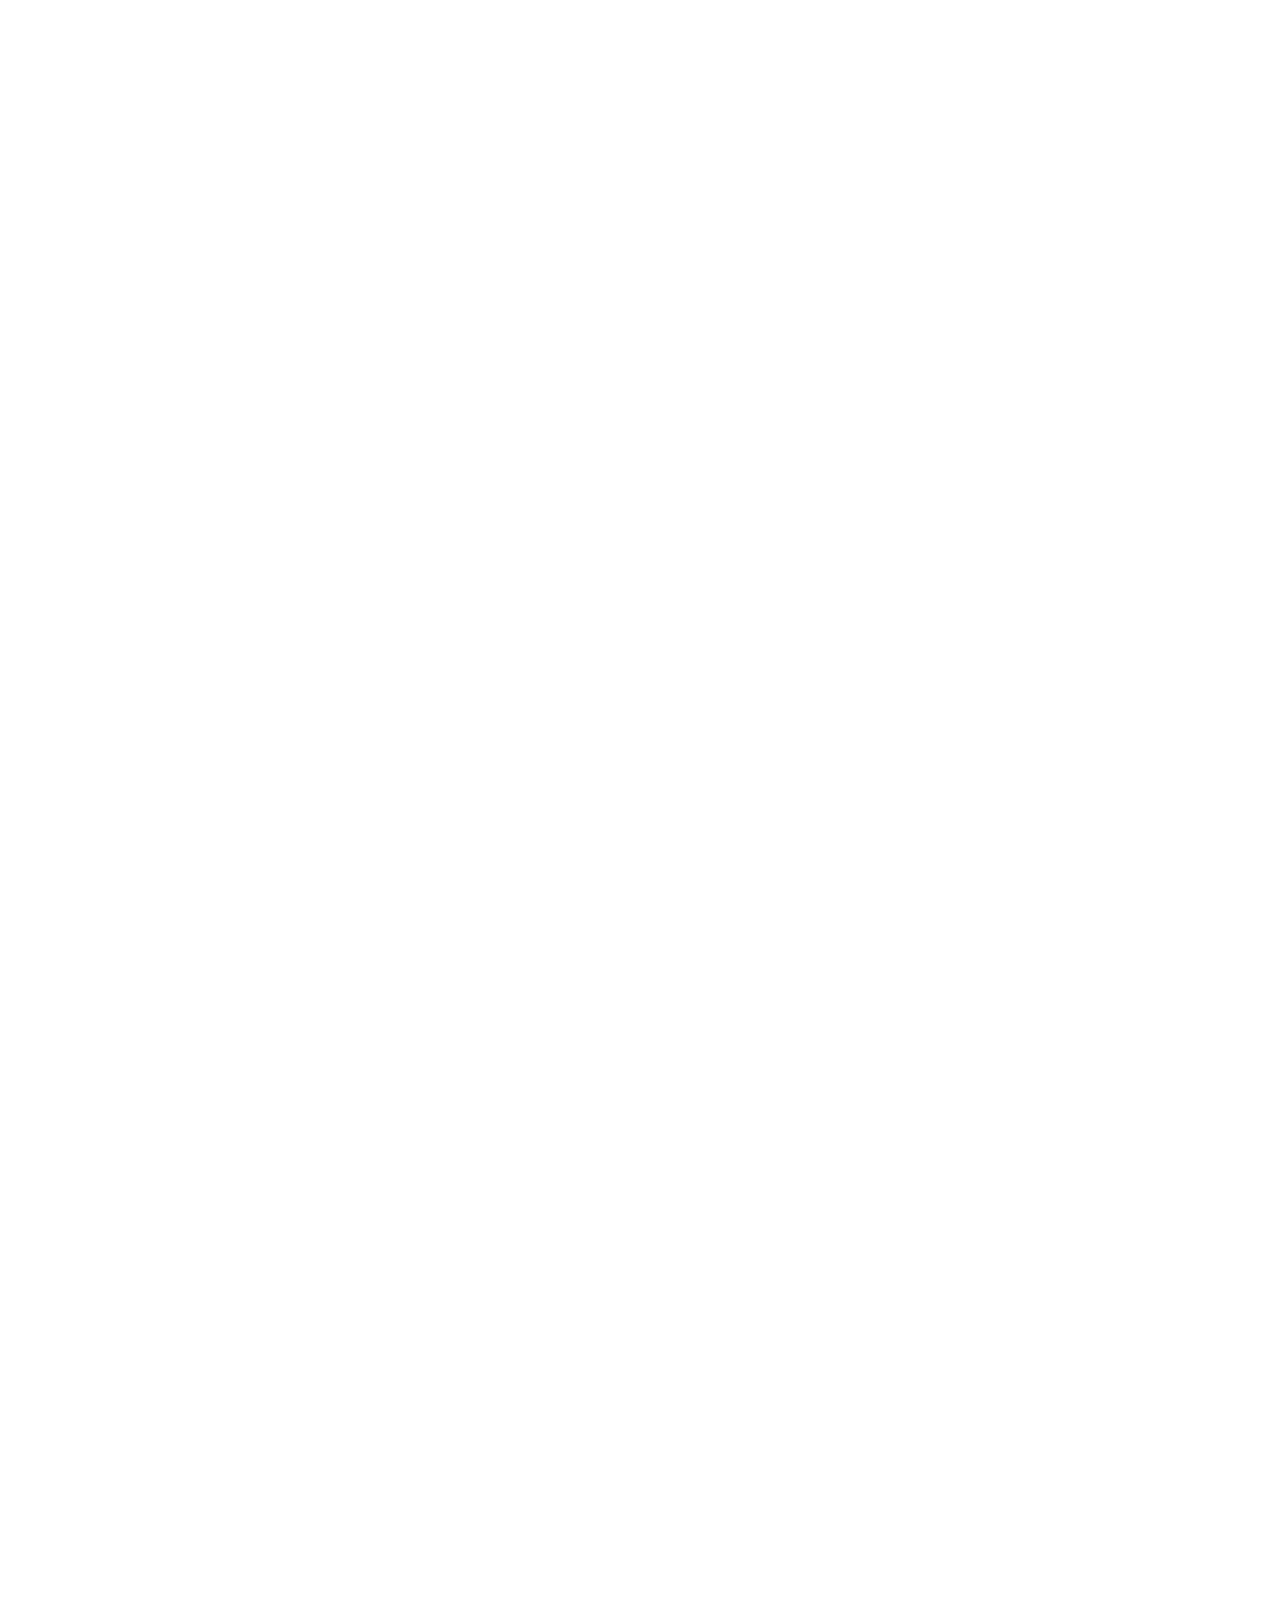
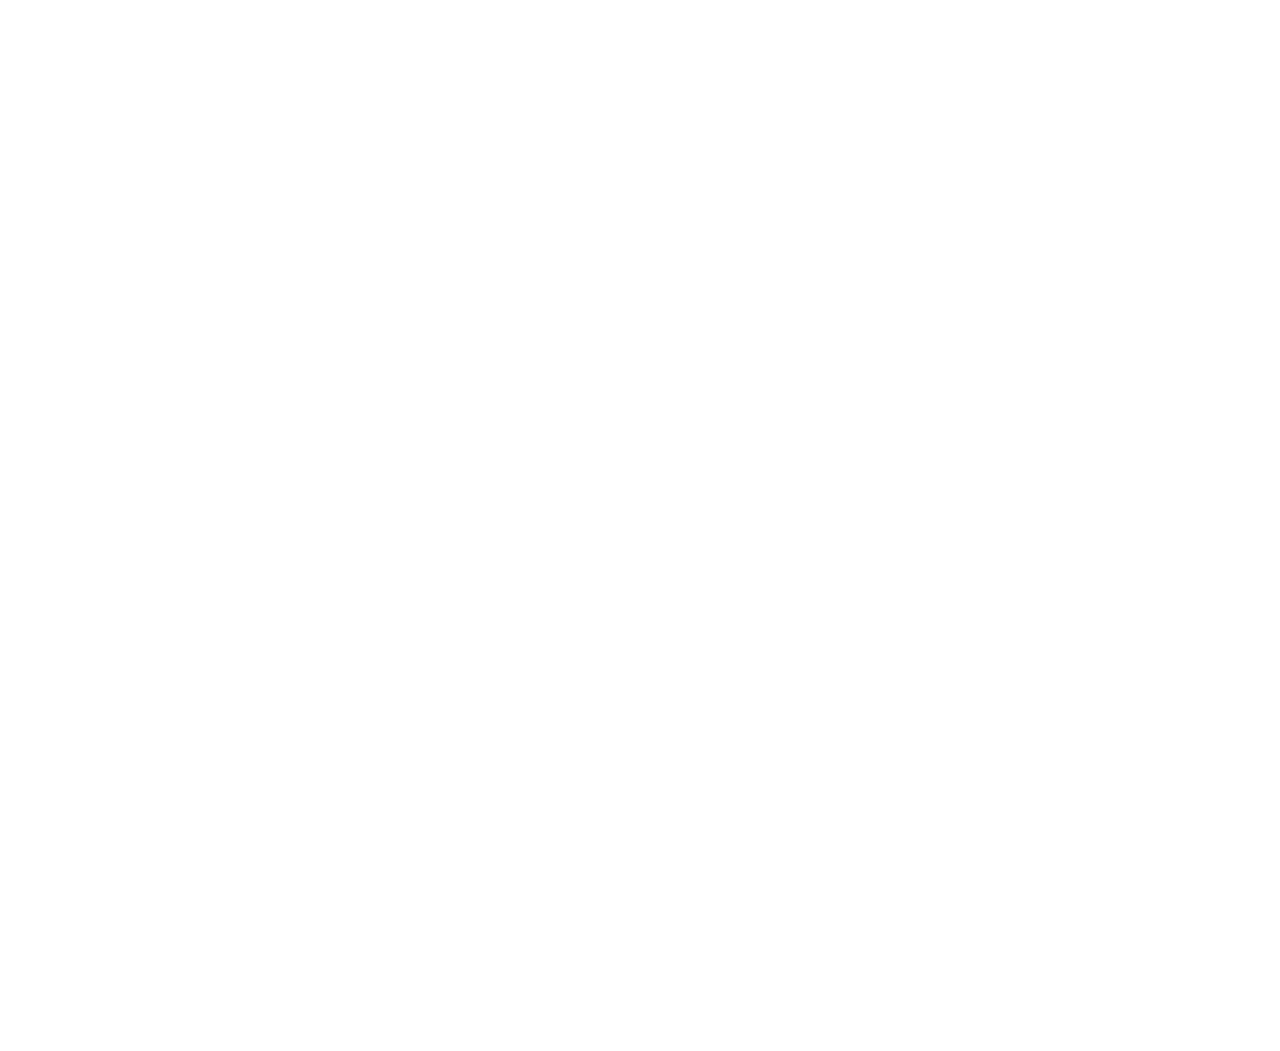
==== commit 475ca2e6: "Merge branch 'dez' of https://github.com/BrunoMarcelino/JCI into dez" ====
--- a/index.html
+++ b/index.html
@@ -225,8 +225,17 @@
         <div class="container-xxl py-5">
             <div class="container py-5 px-lg-5">
                 <div class="wow fadeInUp" data-wow-delay="0.1s">
+<<<<<<< HEAD
                     <p class="section-title text-secondary justify-content-center"><span></span>NOS SERVICES<span></span></p>
+<<<<<<< HEAD
                     <h1 class="text-center mb-5">Voici Nos Services</h1>
+=======
+                    <h1 class="text-center mb-5">Quelles solutions nous offrons</h1>
+=======
+                    <p class="section-title text-secondary justify-content-center"><span></span>Nos actions<span></span></p>
+                    <h1 class="text-center mb-5">What Solutions We Provide</h1>
+>>>>>>> main
+>>>>>>> 9ba4b79de171f9b036251a57c10597a0bb739d4a
                 </div>
                 <div class="row g-4">
                     <div class="col-lg-4 col-md-6 wow fadeInUp" data-wow-delay="0.1s">
@@ -244,8 +253,13 @@
                             <div class="service-icon flex-shrink-0">
                                 <i class="fa fa-laptop-code fa-2x"></i>
                             </div>
+<<<<<<< HEAD
                             <h5 class="mb-3">Projets communautaires </h5>
                             <p class="m-0">: Les membres de la JCI réalisent des projets visant à améliorer leur communauté locale. Cela peut inclure des actions pour l'environnement, l'éducation, la santé, etc.</p>
+=======
+                            <h5 class="mb-3">Mini-projet</h5>
+                            <p class="m-0">Erat ipsum justo amet duo et elitr dolor, est duo duo eos lorem sed diam stet diam sed stet lorem.</p>
+>>>>>>> main
                             <a class="btn btn-square" href=""><i class="fa fa-arrow-right"></i></a>
                         </div>
                     </div>
@@ -421,7 +435,7 @@
         <div class="container-xxl py-5 wow fadeInUp" data-wow-delay="0.1s">
             <div class="container py-5 px-lg-5">
                 <p class="section-title text-secondary justify-content-center"><span></span>Témoignage<span></span></p>
-                <h1 class="text-center mb-5">What Say Our Clients!</h1>
+                <h1 class="text-center mb-5">Témoignage Observateur</h1>
                 <div class="owl-carousel Témoignage-carousel">
                     <div class="Témoignage-item bg-light rounded my-4">
                         <p class="fs-5"><i class="fa fa-quote-left fa-4x text-primary mt-n4 me-3"></i>Mon expérience à la JCI Toliara m'a appris à développer mes compétences en leadership tout en contribuant positivement au développement de ma communauté.</p>
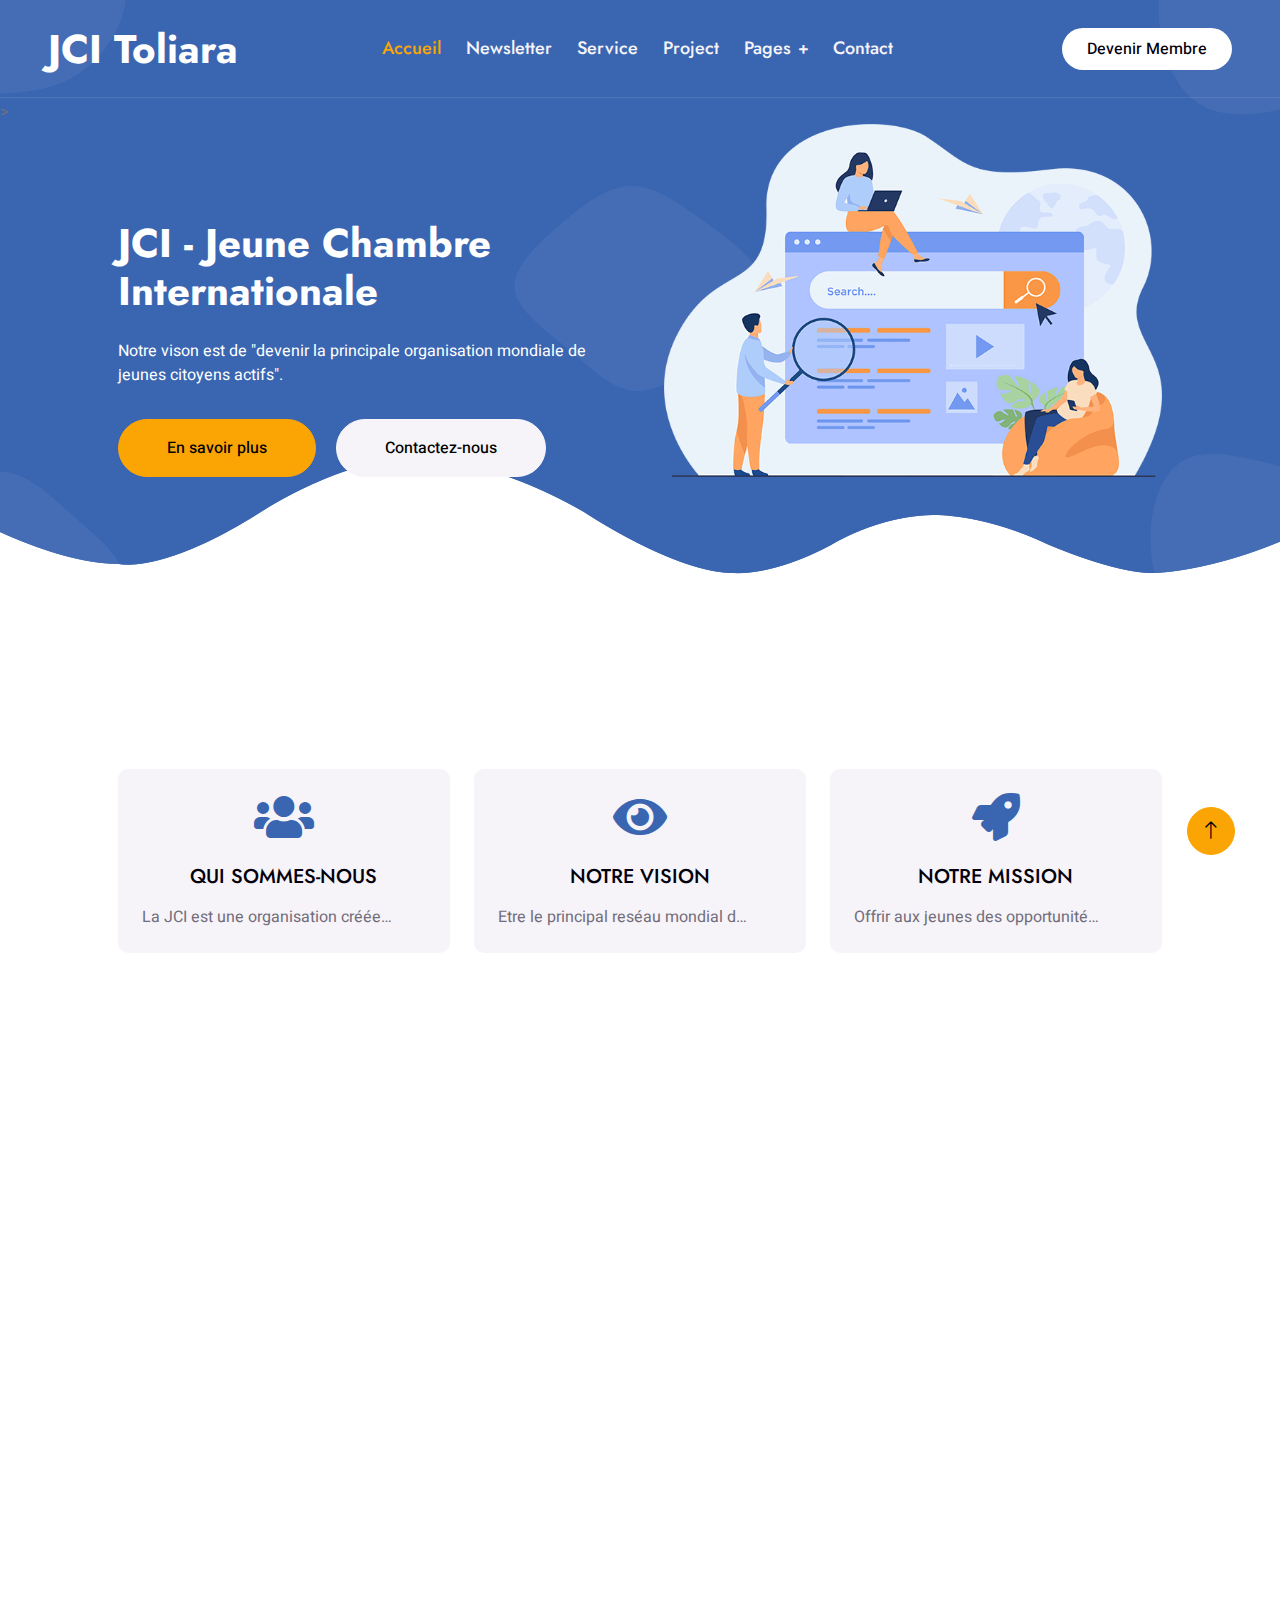
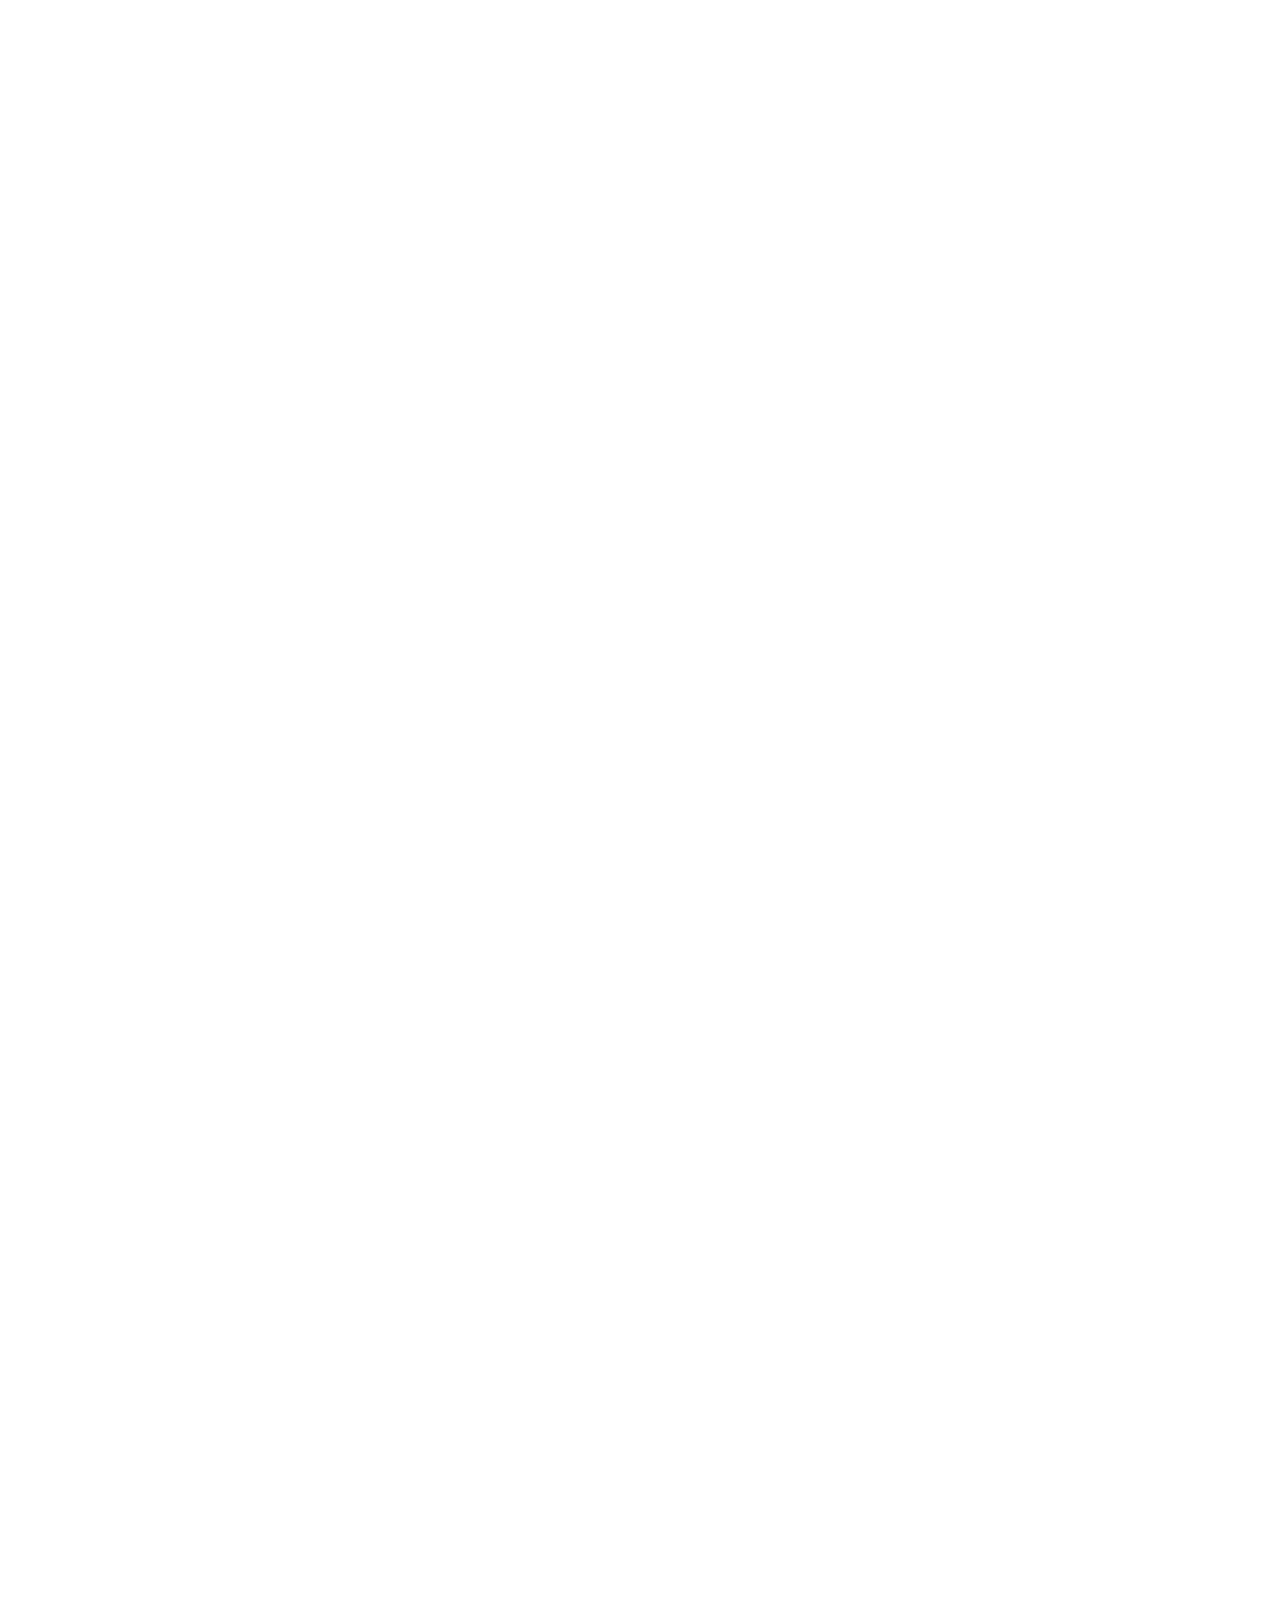
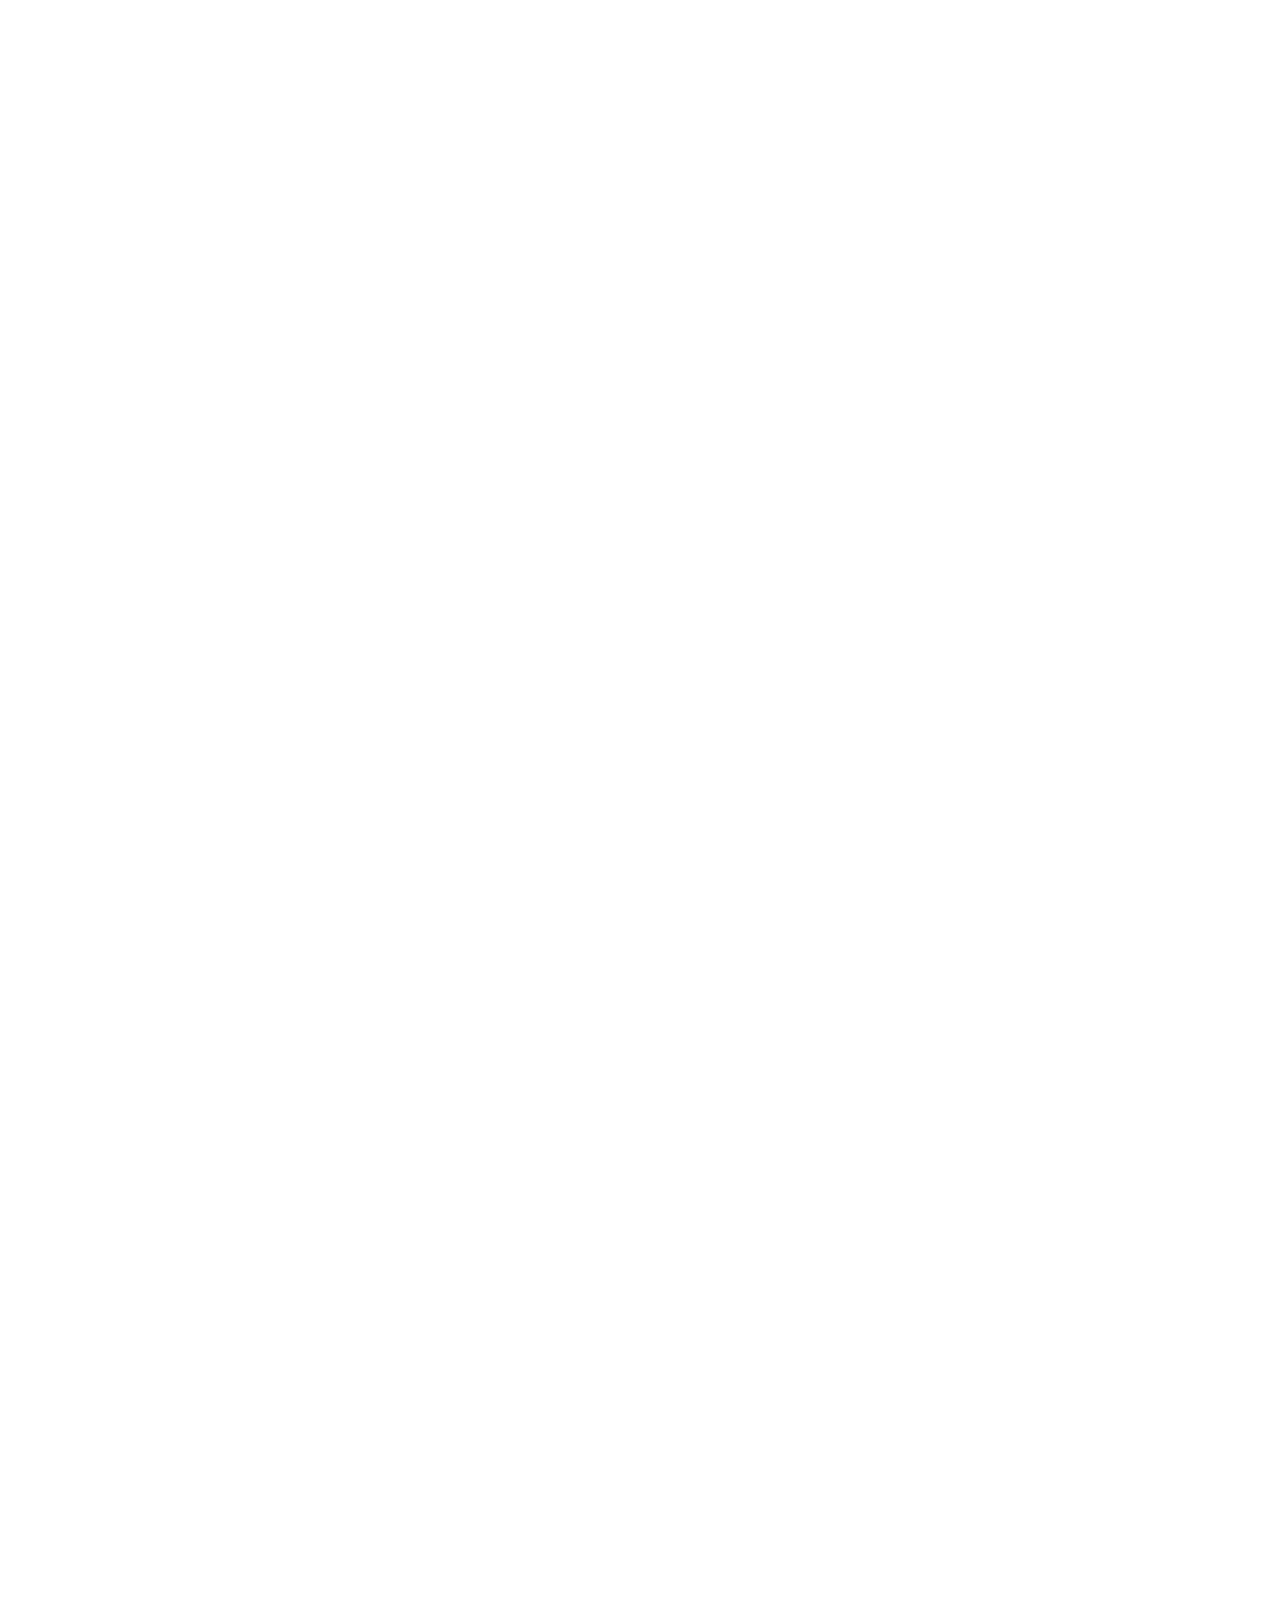
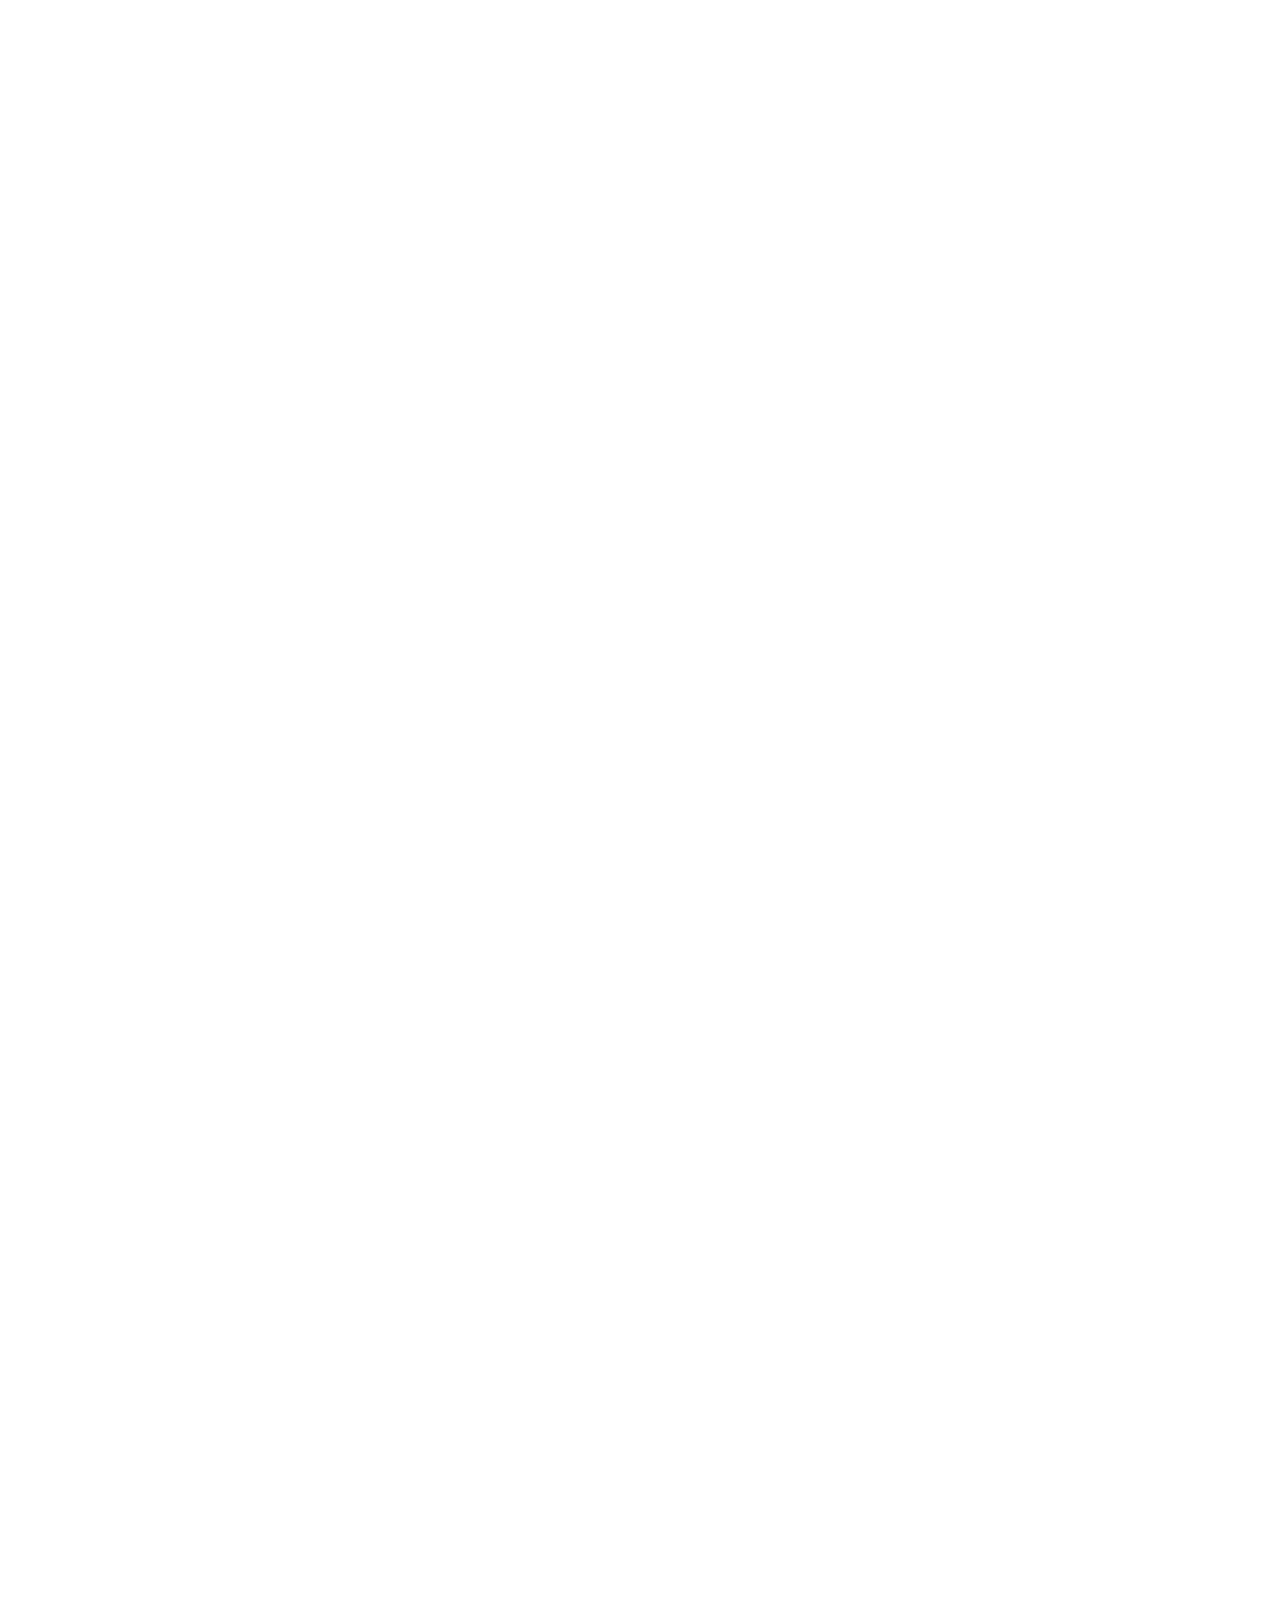
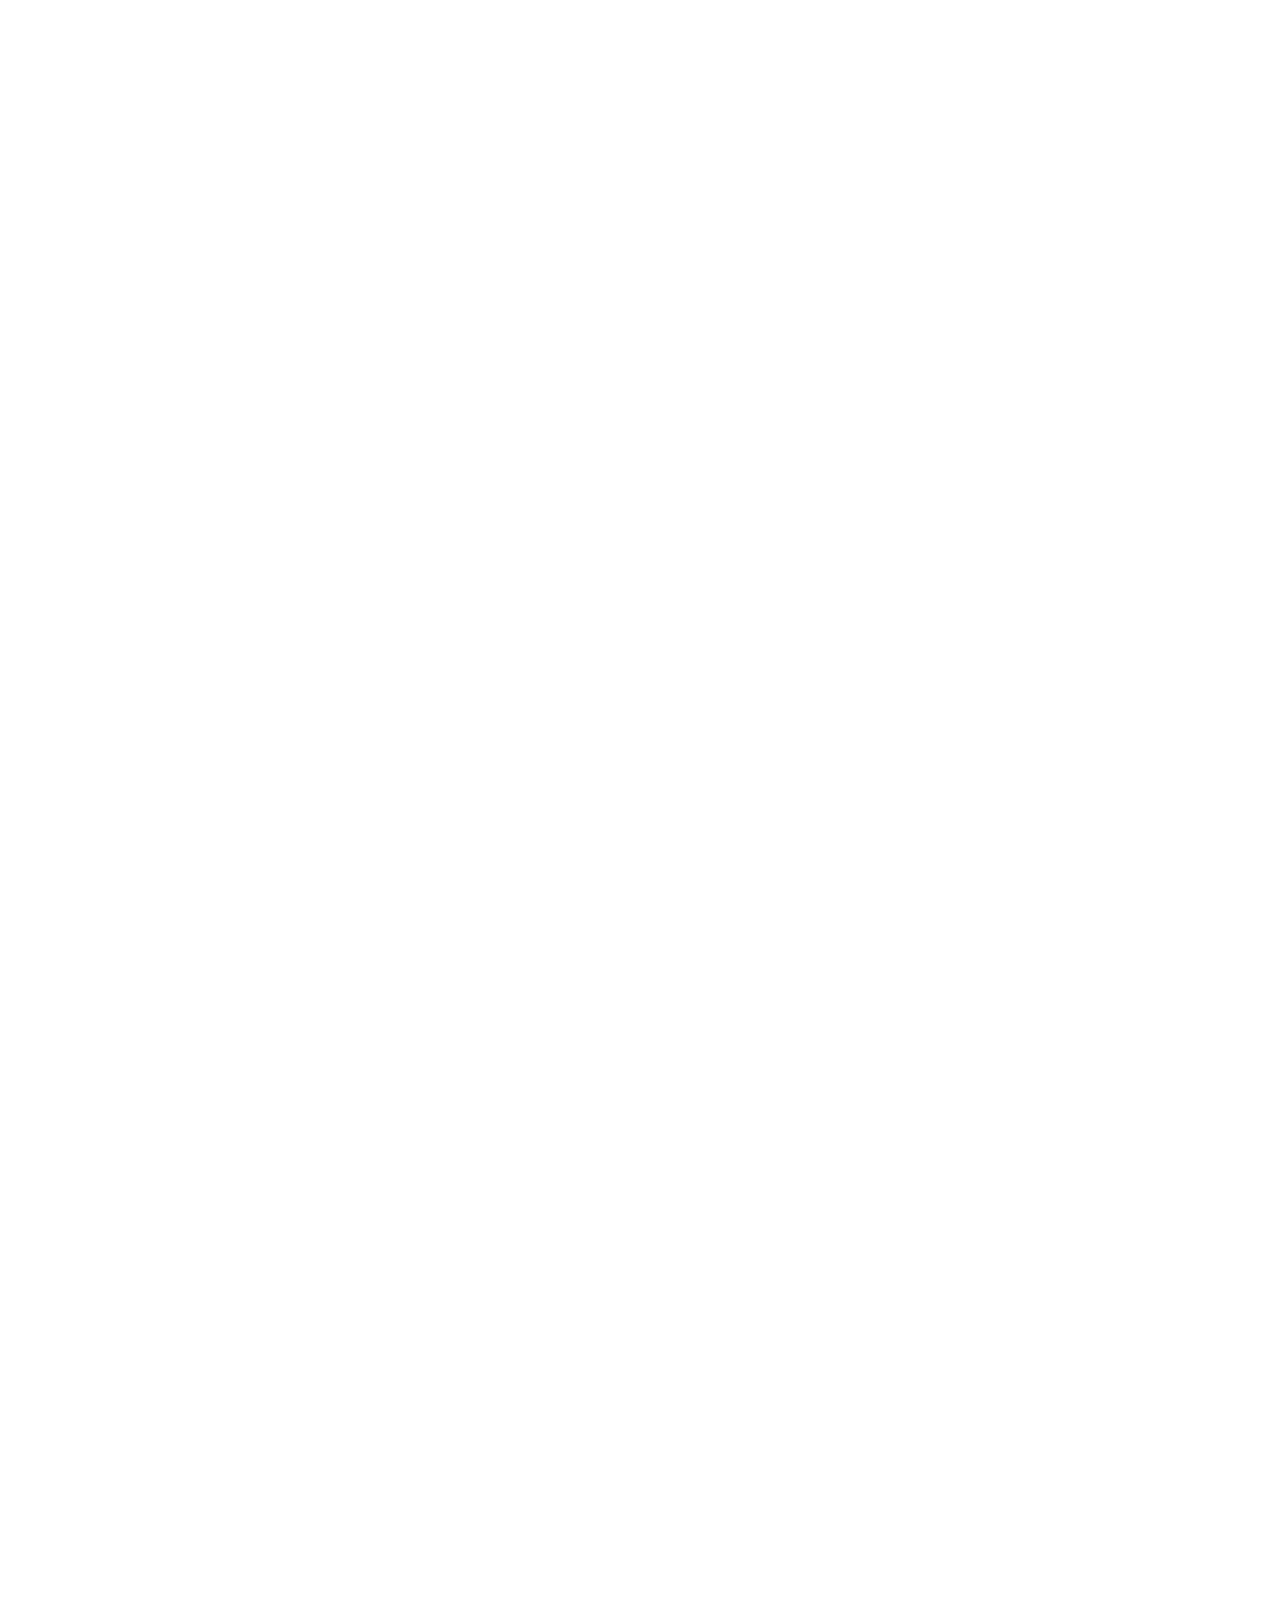
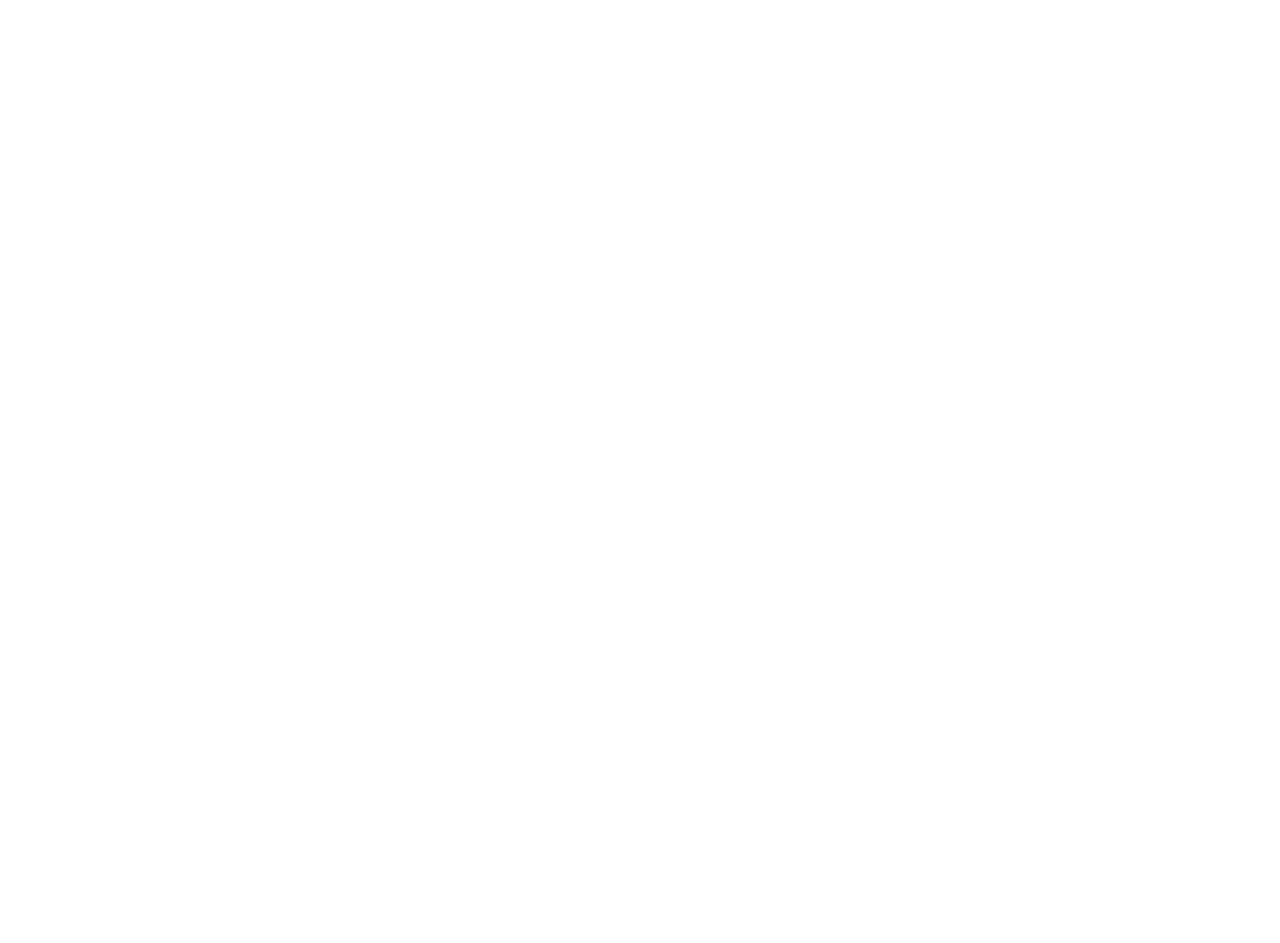
==== commit 8ccbf234: "derniere modification" ====
--- a/index.html
+++ b/index.html
@@ -33,7 +33,7 @@
 
     <!--css interne-->
     <style>
-        p {
+        #nandez {
              width: 250px; /* Largeur du conteneur */
              white-space: nowrap; /* Empêche le texte de passer à la ligne */
              overflow: hidden; /* Cache le texte dépassant de la largeur */
@@ -41,7 +41,7 @@
              }
  
              /* Lorsque le curseur survole le paragraphe, annule la règle 'overflow' */
-             p:hover {
+             #nandez:hover {
              overflow: visible;
              white-space: normal;
                  }
@@ -101,7 +101,7 @@
                             <a href="" class="btn btn-light py-sm-3 px-sm-5 rounded-pill animated slideInRight">Contactez-nous</a>
                         </div>
                         <div class="col-lg-6 text-center text-lg-start">
-                            <img class="img-fluid animated zoomIn" src="img/bg-removebg-preview.png" alt="">
+                            <img class="img-fluid animated zoomIn" src="img/hero.png" alt="">
                         </div>
                     </div>
                 </div>
@@ -118,7 +118,7 @@
                         <div class="feature-item bg-light rounded text-center p-4">
                             <i class="fa fa-users fa-3x text-primary mb-4"></i>
                             <h5 class="mb-3">QUI SOMMES-NOUS</h5>
-                            <p class="m-0">La JCI est une organisation créée pour les jeunes leaders entreprenants agés des 18 à 40 ans.Elle est spécialisée
+                            <p class="m-0" id="nandez">La JCI est une organisation créée pour les jeunes leaders entreprenants agés des 18 à 40 ans.Elle est spécialisée
                                 dans le développement professionnel, les opportiunités économiques et les solutions créatives aux problèmes de tous niveaux et 
                                 dans tous les domaines de la société.  
                             </p>
@@ -128,7 +128,7 @@
                         <div class="feature-item bg-light rounded text-center p-4">
                             <i class="fas fa-eye fa-3x text-primary mb-4"></i>
                             <h5 class="mb-3">NOTRE VISION </h5>
-                            <p class="m-0">Etre le principal reséau mondial de jeunes leaders
+                            <p class="m-0" id="nandez">Etre le principal reséau mondial de jeunes leaders
                             </p>
                         </div>
                     </div>
@@ -136,7 +136,7 @@
                         <div class="feature-item bg-light rounded text-center p-4">
                             <i class="fas fa-rocket fa-3x text-primary mb-4"></i>
                             <h5 class="mb-3">NOTRE MISSION </h5>
-                            <p class="m-0">Offrir aux jeunes des opportunités de développement du leadership en leur donnant la capacité de créer des changements positifs</p>
+                            <p class="m-0" id="nandez">Offrir aux jeunes des opportunités de développement du leadership en leur donnant la capacité de créer des changements positifs</p>
                         </div>
                     </div>
                 </div>
@@ -202,7 +202,7 @@
                     </div>
                     <div class="col-md-6 col-lg-3 text-center wow fadeIn" data-wow-delay="0.3s">
                         <i class="fa fa-users-cog fa-3x text-secondary mb-3"></i>
-                        <h1 class="text-white mb-2" data-toggle="counter-up">1234</h1>
+                        <h1 class="text-white mb-2" data-toggle="counter-up">10</h1>
                         <p class="text-white mb-0">Observateur & Postulant</p>
                     </div>
                     <div class="col-md-6 col-lg-3 text-center wow fadeIn" data-wow-delay="0.5s">
@@ -225,23 +225,14 @@
         <div class="container-xxl py-5">
             <div class="container py-5 px-lg-5">
                 <div class="wow fadeInUp" data-wow-delay="0.1s">
-<<<<<<< HEAD
                     <p class="section-title text-secondary justify-content-center"><span></span>NOS SERVICES<span></span></p>
-<<<<<<< HEAD
                     <h1 class="text-center mb-5">Voici Nos Services</h1>
-=======
-                    <h1 class="text-center mb-5">Quelles solutions nous offrons</h1>
-=======
-                    <p class="section-title text-secondary justify-content-center"><span></span>Nos actions<span></span></p>
-                    <h1 class="text-center mb-5">What Solutions We Provide</h1>
->>>>>>> main
->>>>>>> 9ba4b79de171f9b036251a57c10597a0bb739d4a
                 </div>
                 <div class="row g-4">
                     <div class="col-lg-4 col-md-6 wow fadeInUp" data-wow-delay="0.1s">
                         <div class="service-item d-flex flex-column text-center rounded">
                             <div class="service-icon flex-shrink-0">
-                                <i class="fa fa-search fa-2x"></i>
+                                <i class="fas fa-regular fa-users fa-3x"></i>
                             </div>
                             <h5 class="mb-3">Formation en leadership </h5>
                             <p class="m-0">La JCI propose des formations pour développer les compétences en leadership, la prise de parole en public, la gestion de projets et d'autres compétences professionnelles.</p>
@@ -251,32 +242,27 @@
                     <div class="col-lg-4 col-md-6 wow fadeInUp" data-wow-delay="0.3s">
                         <div class="service-item d-flex flex-column text-center rounded">
                             <div class="service-icon flex-shrink-0">
-                                <i class="fa fa-laptop-code fa-2x"></i>
-                            </div>
-<<<<<<< HEAD
+                                <i class="fa fa-laptop-code fa-3x"></i>
+                            </div>
                             <h5 class="mb-3">Projets communautaires </h5>
-                            <p class="m-0">: Les membres de la JCI réalisent des projets visant à améliorer leur communauté locale. Cela peut inclure des actions pour l'environnement, l'éducation, la santé, etc.</p>
-=======
-                            <h5 class="mb-3">Mini-projet</h5>
-                            <p class="m-0">Erat ipsum justo amet duo et elitr dolor, est duo duo eos lorem sed diam stet diam sed stet lorem.</p>
->>>>>>> main
+                            <p class="m-0">: Les membres de la JCI réalisent des projets visant à améliorer leur communauté locale. Cela peut inclure des actions pour l'environnement, l'éducation, la santé,<br> etc.</p>
                             <a class="btn btn-square" href=""><i class="fa fa-arrow-right"></i></a>
                         </div>
                     </div>
                     <div class="col-lg-4 col-md-6 wow fadeInUp" data-wow-delay="0.5s">
                         <div class="service-item d-flex flex-column text-center rounded">
                             <div class="service-icon flex-shrink-0">
-                                <i class="fab fa-facebook-f fa-2x"></i>
+                                <i class="fas fa-user-graduate fa-3x"></i>
                             </div>
                             <h5 class="mb-3">Développement personnel </h5>
-                            <p class="m-0">La JCI encourage le développement personnel de ses membres en leur offrant des opportunités d'apprentissage et de croissance.</p>
+                            <p class="m-0"><br>La JCI encourage <br>le développement personnel de ses membres en leur offrant des opportunités d'apprentissage et <br>de croissance.</p>
                             <a class="btn btn-square" href=""><i class="fa fa-arrow-right"></i></a>
                         </div>
                     </div>
                     <div class="col-lg-4 col-md-6 wow fadeInUp" data-wow-delay="0.1s">
                         <div class="service-item d-flex flex-column text-center rounded">
                             <div class="service-icon flex-shrink-0">
-                                <i class="fas fa-people-carry"></i>
+                                <i class="fas fa-people-carry fa-3x"></i>
                             </div>
                             <h5 class="mb-3">Réseautage </h5>
                             <p class="m-0">Les membres ont l'occasion de rencontrer d'autres jeunes leaders du monde entier, ce qui facilite les échanges d'idées et le réseautage professionnel.</p>
@@ -286,7 +272,7 @@
                     <div class="col-lg-4 col-md-6 wow fadeInUp" data-wow-delay="0.3s">
                         <div class="service-item d-flex flex-column text-center rounded">
                             <div class="service-icon flex-shrink-0">
-                                <i class="fa fa-thumbs-up fa-2x"></i>
+                                <i class="fas fa-user-tie fa-3x"></i>
                             </div>
                             <h5 class="mb-3">Programme des jeunes leaders mondiaux </h5>
                             <p class="m-0">: Ce programme vise à développer les compétences en leadership et à créer des opportunités pour les jeunes leaders émergents</p>
@@ -297,6 +283,7 @@
             </div>
         </div>
         <!-- Service End -->
+
 
 
         <!-- Newsletter Start -->
@@ -346,7 +333,7 @@
                             </div>
                             <div class="bg-light p-4">
                                 <p class="text-primary fw-medium mb-2">MAY 2023</p>
-                                <h5 class="lh-base mb-0"><p>Formation avec leurs coachs distincts</p></a>
+                                <h5 class="lh-base mb-0"><p id="nandez">Formation avec leurs coachs distincts</p></a>
                             </div>
                         </div>
                     </div>
@@ -361,7 +348,7 @@
                             </div>
                             <div class="bg-light p-4">
                                 <p class="text-primary fw-medium mb-2">Week-end</p>
-                                <h5 class="lh-base mb-0"><p>Première journée de startup</p></a>
+                                <h5 class="lh-base mb-0"><p id="nandez">Première journée de startup</p></a>
                             </div>
                         </div>
                     </div>
@@ -376,7 +363,7 @@
                             </div>
                             <div class="bg-light p-4">
                                 <p class="text-primary fw-medium mb-2">Samedi 18 mars 2023</p>
-                                <h5 class="lh-base mb-0"><p>le Vice-Président International de la JCI Ibraheem TIAMIYU fait une visite à Madagascar</p></a>
+                                <h5 class="lh-base mb-0"><p id="nandez">le Vice-Président International de la JCI Ibraheem TIAMIYU fait une visite à Madagascar</p></a>
                             </div>
                         </div>
                     </div>
@@ -391,7 +378,7 @@
                             </div>
                             <div class="bg-light p-4">
                                 <p class="text-primary fw-medium mb-2">Week-end</p>
-                                <h5 class="lh-base mb-0"><p>Deuxième journée de startup</p></a>
+                                <h5 class="lh-base mb-0"><p id="nandez">Deuxième journée de startup</p></a>
                             </div>
                         </div>
                     </div>
@@ -406,7 +393,7 @@
                             </div>
                             <div class="bg-light p-4">
                                 <p class="text-primary fw-medium mb-2">04 mars 2023</p>
-                                <h5 class="lh-base mb-0"><p>La formation initiée et organisée par la JCI Toliara en partenariat avec RAIKY</p></a>
+                                <h5 class="lh-base mb-0"><p id="nandez">La formation initiée et organisée par la JCI Toliara en partenariat avec RAIKY</p></a>
                             </div>
                         </div>
                     </div>
@@ -421,7 +408,7 @@
                             </div>
                             <div class="bg-light p-4">
                                 <p class="text-primary fw-medium mb-2">Week-end</p>
-                                <h5 class="lh-base mb-0"><p>Troisième journéé de startup</p></a>
+                                <h5 class="lh-base mb-0"><p id="nandez">Troisième journéé de startup</p></a>
                             </div>
                         </div>
                     </div>
@@ -645,16 +632,18 @@
                         </div>
                     </div>
                     <div class="col-md-6 col-lg-3">
-                        <p class="section-title text-white h5 mb-4">Quick Link<span></span></p>
-                        <a class="btn btn-link" href="">Newsletter Us</a>
-                        <a class="btn btn-link" href="">Contactez-nous</a>
-                        <a class="btn btn-link" href="">Privacy Policy</a>
-                        <a class="btn btn-link" href="">Terms & Condition</a>
-                        <a class="btn btn-link" href="">Career</a>
+                        <p class="section-title text-white h5 mb-4">JCI Toliara<span></span></p>
+                        <a class="btn btn-link" href="index.html">Accueil</a>
+                        <a class="btn btn-link" href="Newsletter.html">Newsletter Us</a>
+                        <a class="btn btn-link" href="service.html">Service</a>
+                        <a class="btn btn-link" href="project.html">Project</a>
+                        <a class="btn btn-link" href="team.html">Membre de Bureau Local</a>
+                        <a class="btn btn-link" href="Témoignage.html">Témoignage</a>
+                        <a class="btn btn-link" href="contact.html">Contact</a>
                     </div>
                     <div class="col-md-6 col-lg-3">
                         <p class="section-title text-white h5 mb-4">Gallery<span></span></p>
-                        <div class="row g-2">
+                        <div class="row g-2">  
                             <div class="col-4">
                                 <img class="img-fluid" src="img/fouteur1.PNG" alt="Image">
                             </div>
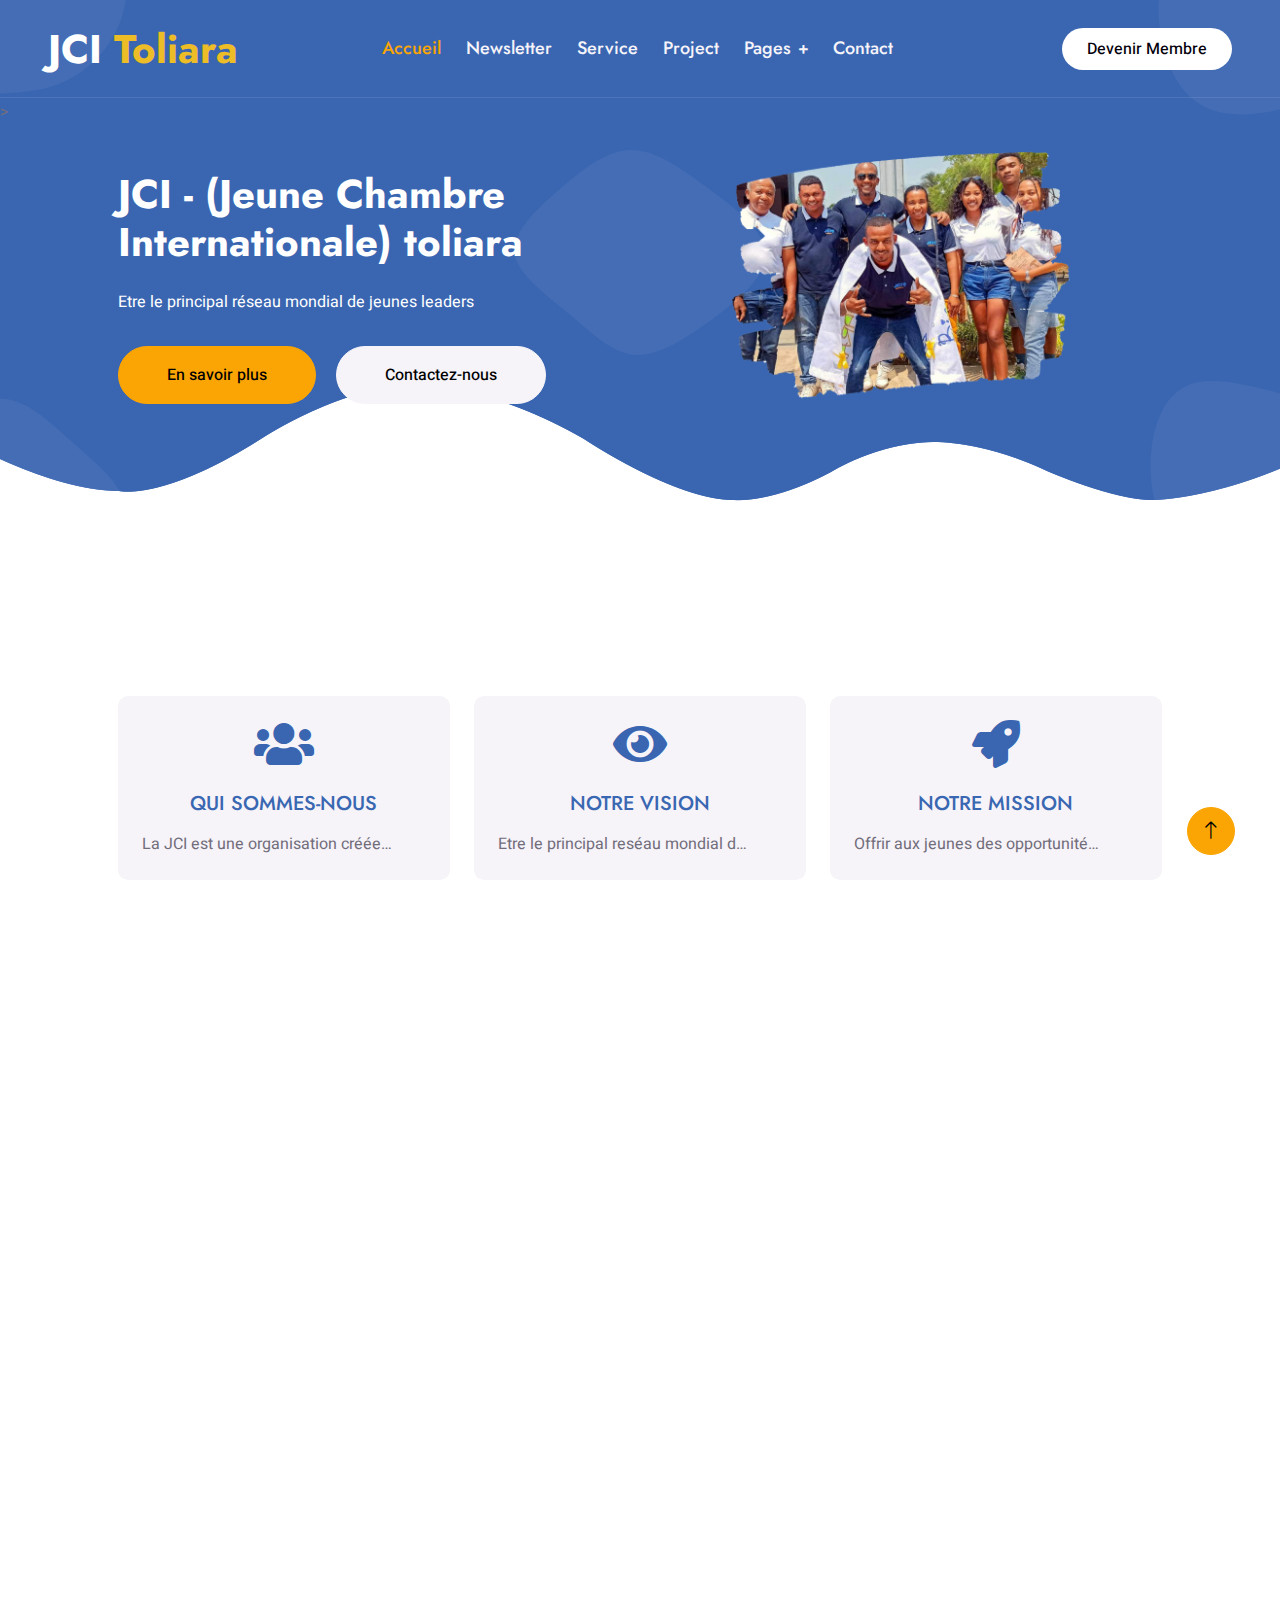
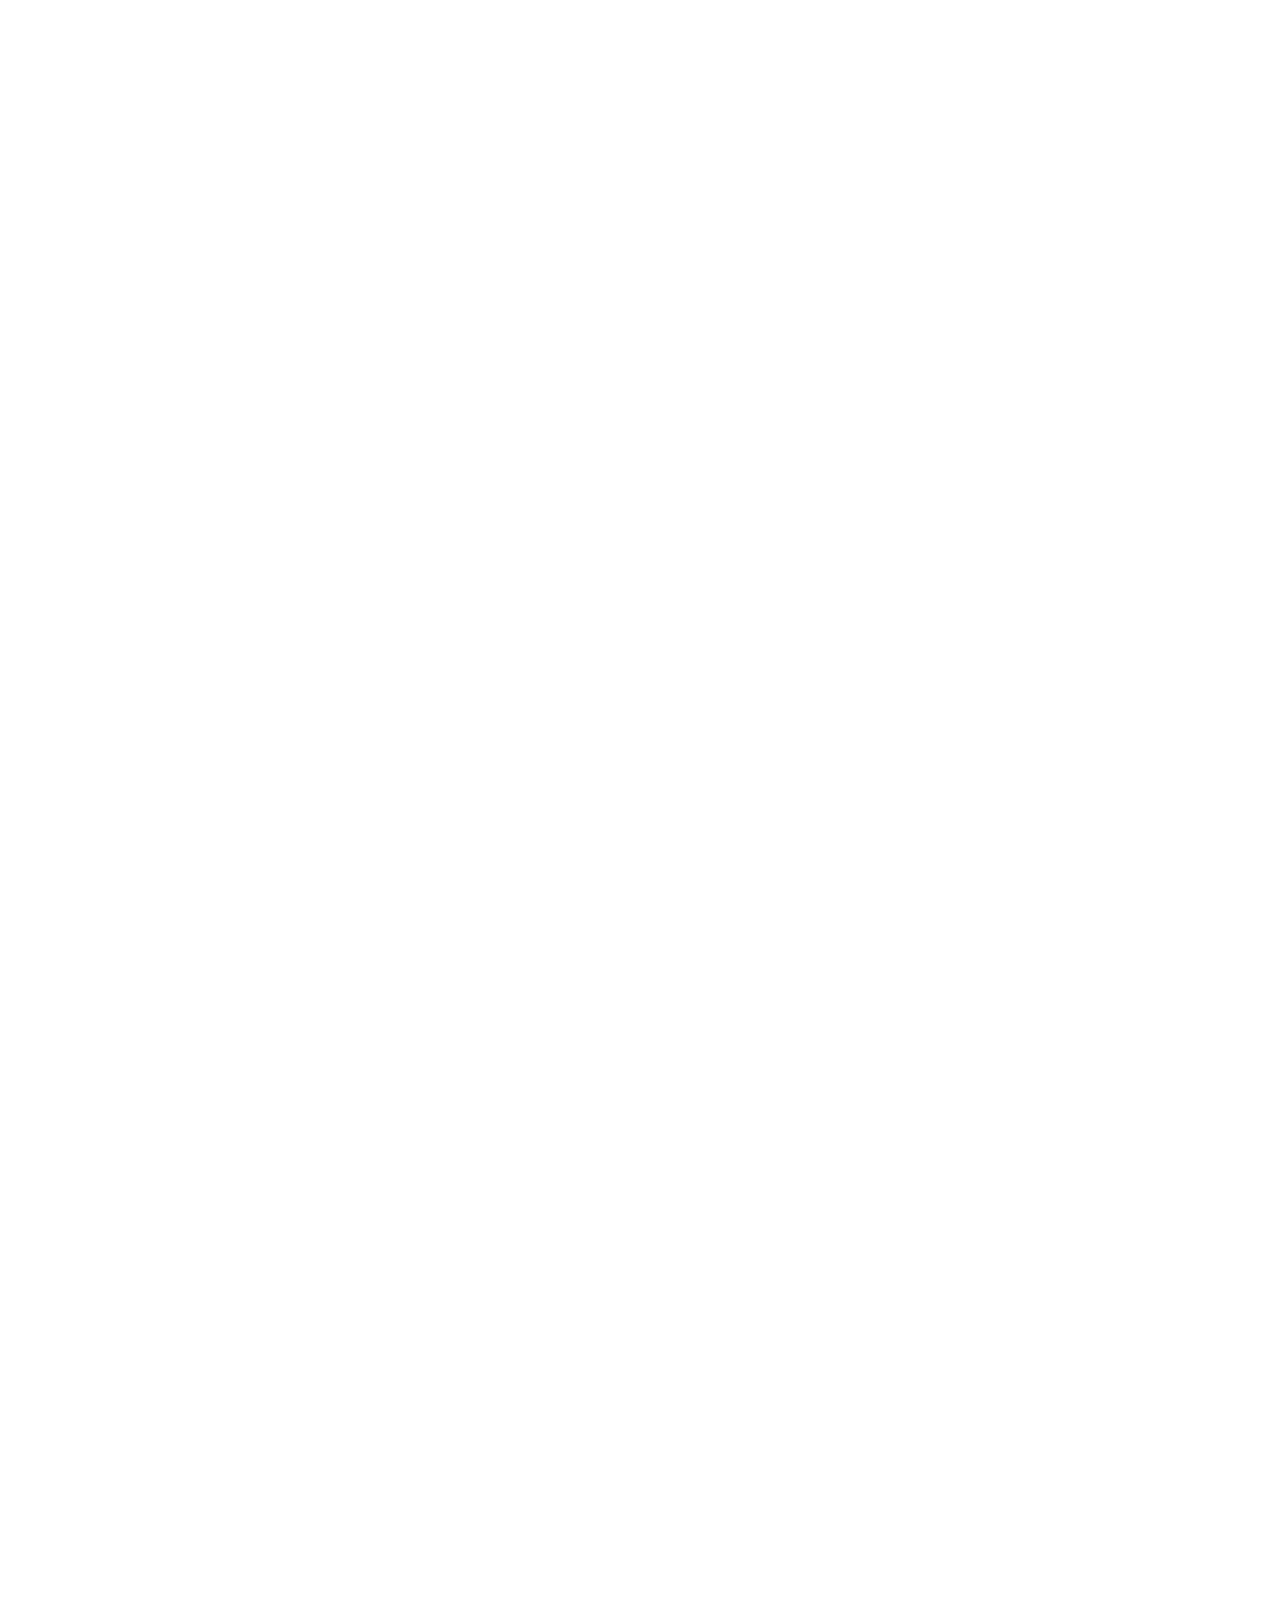
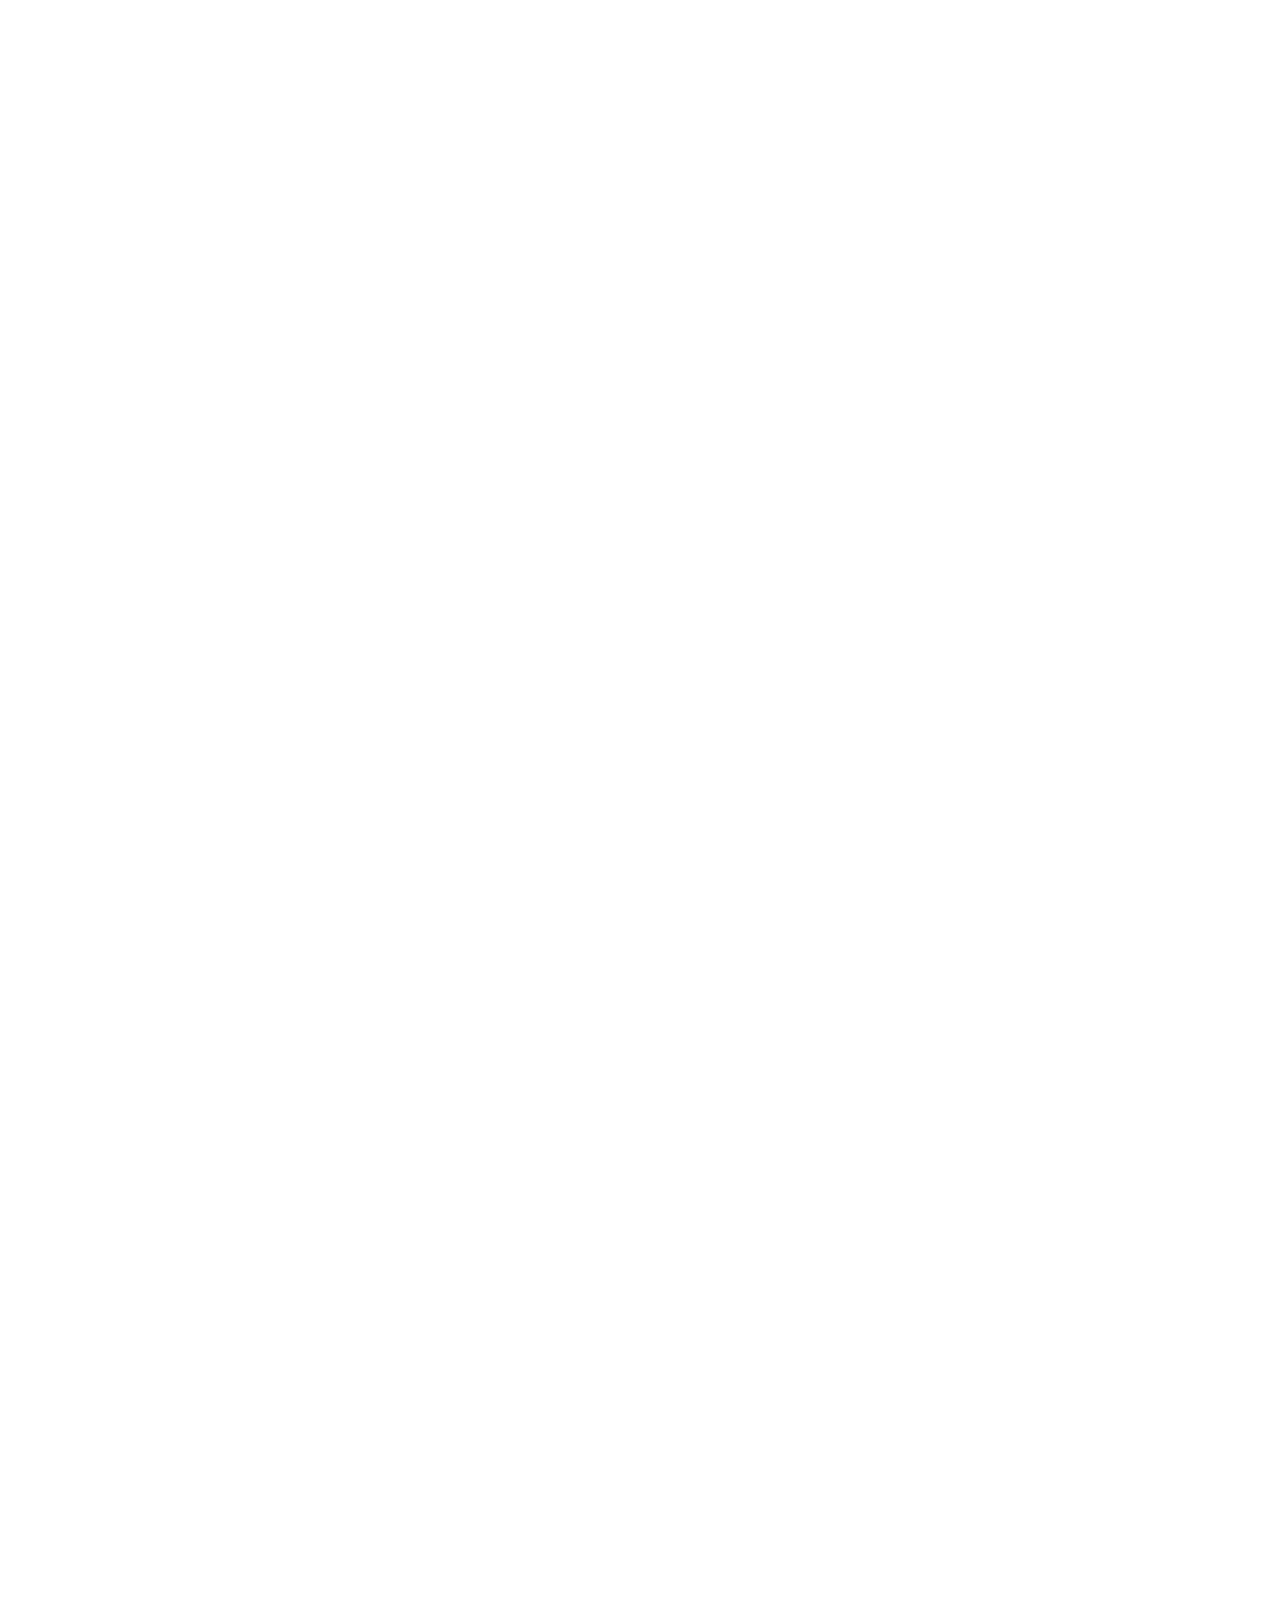
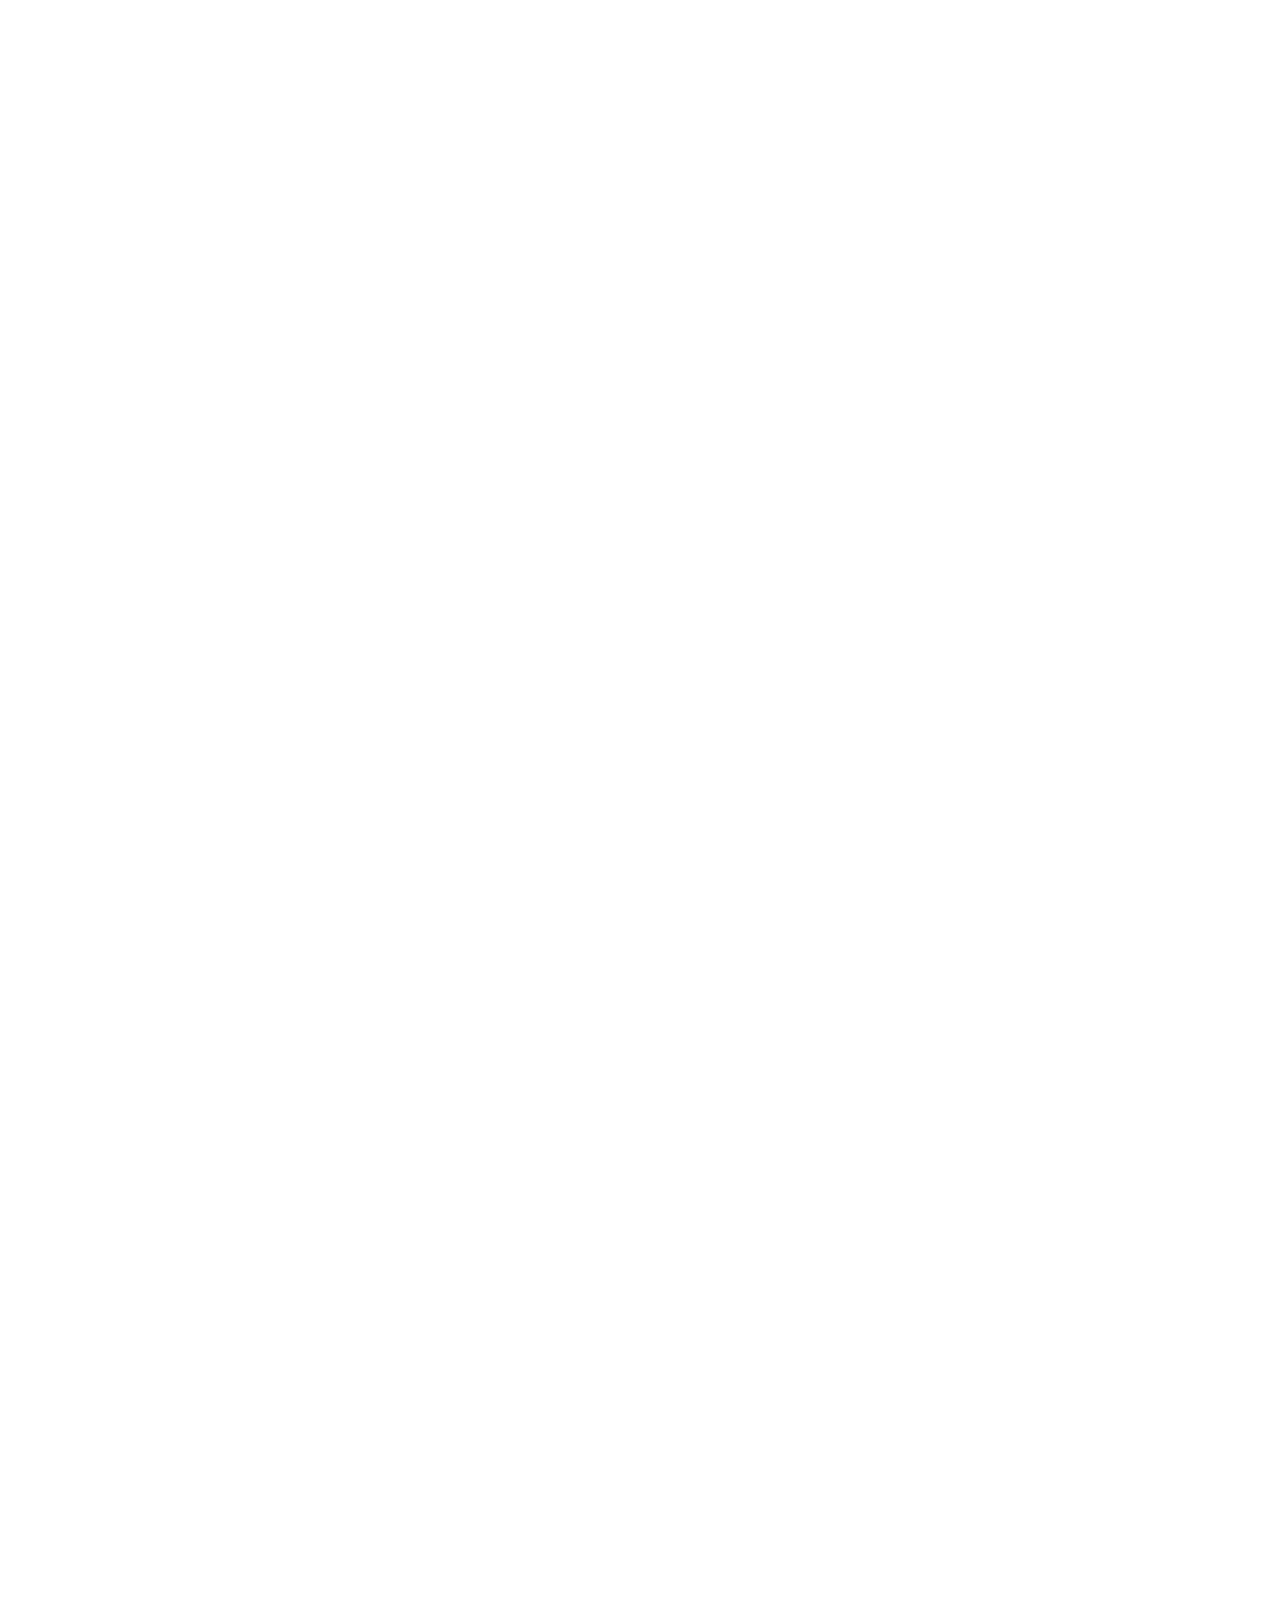
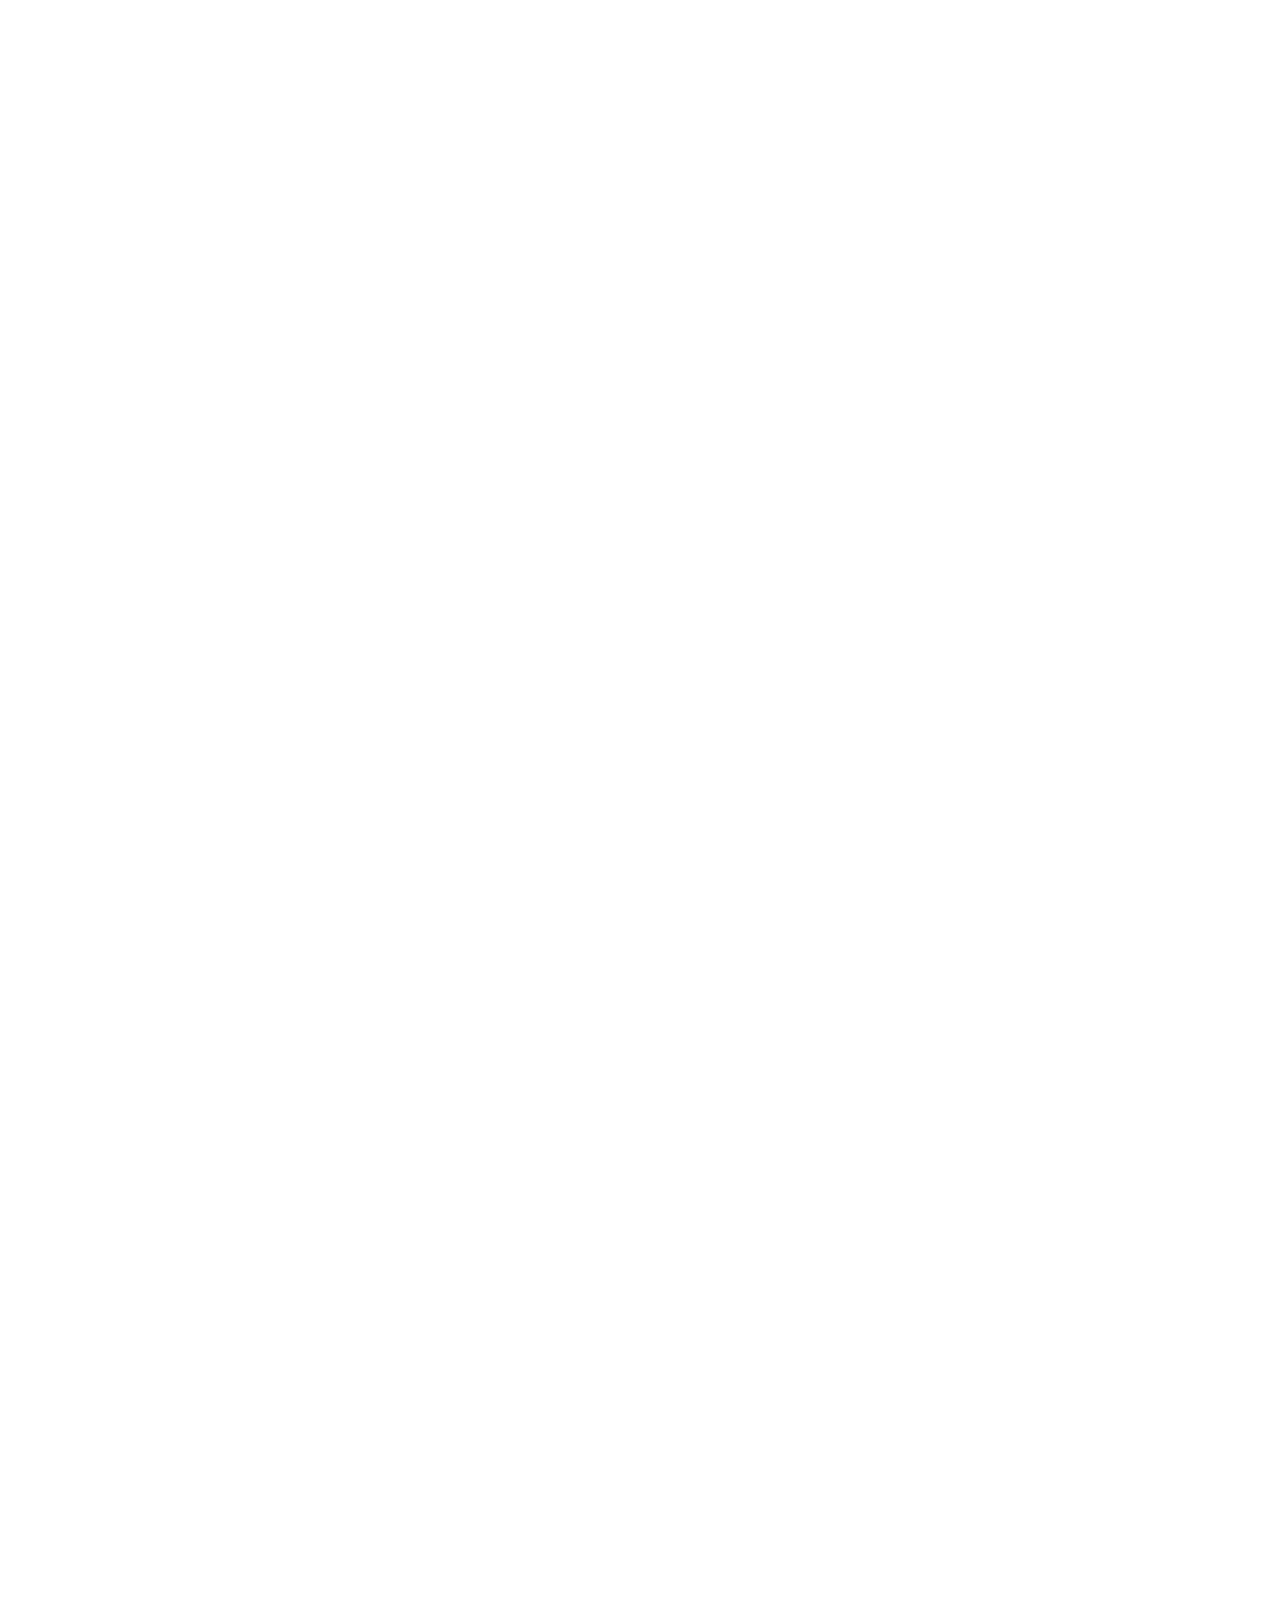
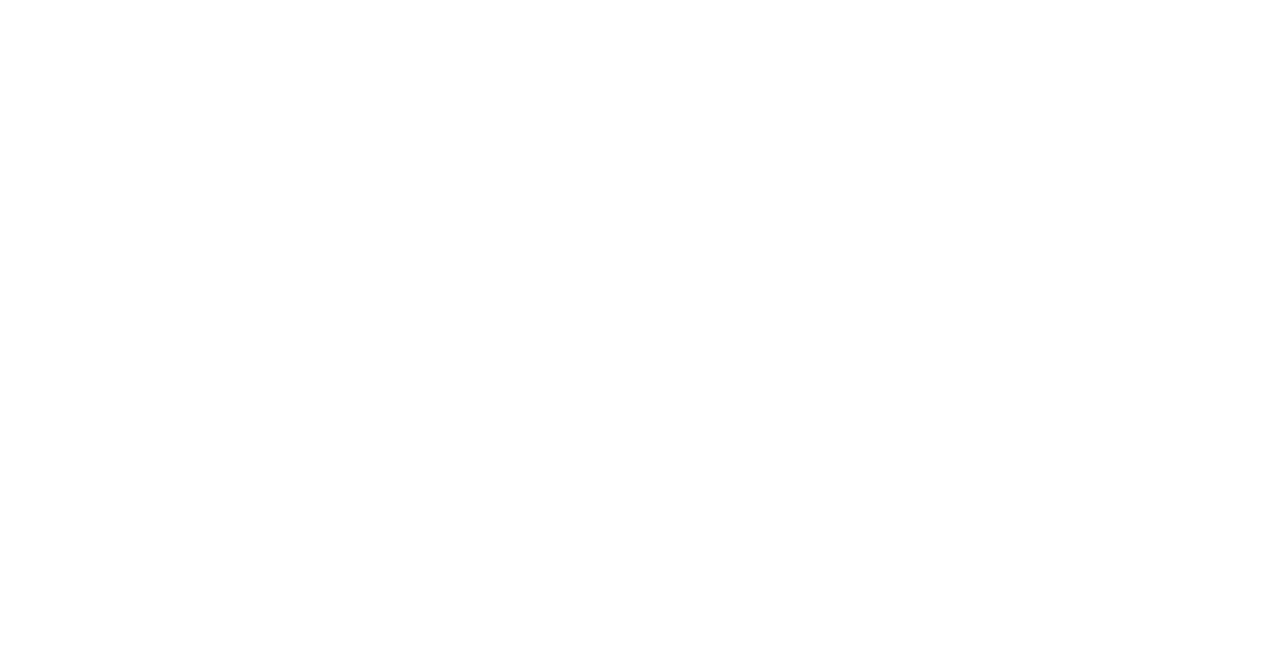
==== commit 63f9fcf1: "insertion photo newsletter" ====
--- a/index.html
+++ b/index.html
@@ -45,6 +45,52 @@
              overflow: visible;
              white-space: normal;
                  }
+
+                 
+                 
+    .photo-card {
+        cursor: pointer;
+        transition: transform 0.2s;
+    }
+
+    .photo-card:hover {
+        transform: scale(1.1);
+    }
+
+    .photo-card img {
+        width: 100%;
+        height: auto;
+    }
+
+    /* CSS pour afficher en plein écran */
+    .fullscreen-photo {
+        position: fixed;
+        top: 0;
+        left: 0;
+        width: 100%;
+        height: 100%;
+        background-color: rgba(0, 0, 0, 0.9);
+        display: flex;
+        justify-content: center;
+        align-items: center;
+        z-index: 9999;
+    }
+
+    .fullscreen-photo img {
+        max-width: 100%;
+        max-height: 100%;
+        object-fit: contain;
+    }
+
+    .close-button {
+        position: absolute;
+        top: 20px;
+        right: 20px;
+        color: white;
+        font-size: 24px;
+        cursor: pointer;
+    }
+
   </style>
 
 
@@ -65,7 +111,7 @@
         <div class="container-xxl position-relative p-0">
             <nav class="navbar navbar-expand-lg navbar-light px-4 px-lg-5 py-3 py-lg-0">
                 <a href="" class="navbar-brand p-0">
-                    <h1 class="m-0">JCI Toliara</h1>
+                    <h1 class="m-0">JCI<span style="color: #edbd27;">&nbsp;Toliara</span></h1>
                     <!-- <img src="img/logo.png" alt="Logo"> -->
                 </a>
                 <button class="navbar-toggler" type="button" data-bs-toggle="collapse" data-bs-target="#navbarCollapse">
@@ -95,13 +141,13 @@
                 <div class="container px-lg-5">
                     <div class="row g-5 align-items-end">
                         <div class="col-lg-6 text-center text-lg-start">
-                            <h1 class="text-white mb-4 animated slideInDown">JCI - Jeune Chambre Internationale</h1>
-                            <p class="text-white pb-3 animated slideInDown">Notre vison est de "devenir la principale organisation mondiale de jeunes citoyens actifs".</p>
+                            <h1 class="text-white mb-4 animated slideInDown">JCI - (Jeune Chambre Internationale) toliara</h1>
+                            <p class="text-white pb-3 animated slideInDown">Etre le principal réseau mondial de jeunes leaders</p>
                             <a href="" class="btn btn-secondary py-sm-3 px-sm-5 rounded-pill me-3 animated slideInLeft">En savoir plus</a>
                             <a href="" class="btn btn-light py-sm-3 px-sm-5 rounded-pill animated slideInRight">Contactez-nous</a>
                         </div>
                         <div class="col-lg-6 text-center text-lg-start">
-                            <img class="img-fluid animated zoomIn" src="img/hero.png" alt="">
+                            <img class="img-fluid animated zoomIn" src="img/can (1).png" alt="">
                         </div>
                     </div>
                 </div>
@@ -117,7 +163,7 @@
                     <div class="col-lg-4 wow fadeInUp" data-wow-delay="0.1s">
                         <div class="feature-item bg-light rounded text-center p-4">
                             <i class="fa fa-users fa-3x text-primary mb-4"></i>
-                            <h5 class="mb-3">QUI SOMMES-NOUS</h5>
+                            <h5 class="mb-3" style="color: #3A67B1;">QUI SOMMES-NOUS</h5>
                             <p class="m-0" id="nandez">La JCI est une organisation créée pour les jeunes leaders entreprenants agés des 18 à 40 ans.Elle est spécialisée
                                 dans le développement professionnel, les opportiunités économiques et les solutions créatives aux problèmes de tous niveaux et 
                                 dans tous les domaines de la société.  
@@ -127,7 +173,7 @@
                     <div class="col-lg-4 wow fadeInUp" data-wow-delay="0.3s">
                         <div class="feature-item bg-light rounded text-center p-4">
                             <i class="fas fa-eye fa-3x text-primary mb-4"></i>
-                            <h5 class="mb-3">NOTRE VISION </h5>
+                            <h5 class="mb-3" style="color: #3A67B1;">NOTRE VISION </h5>
                             <p class="m-0" id="nandez">Etre le principal reséau mondial de jeunes leaders
                             </p>
                         </div>
@@ -135,7 +181,7 @@
                     <div class="col-lg-4 wow fadeInUp" data-wow-delay="0.5s">
                         <div class="feature-item bg-light rounded text-center p-4">
                             <i class="fas fa-rocket fa-3x text-primary mb-4"></i>
-                            <h5 class="mb-3">NOTRE MISSION </h5>
+                            <h5 class="mb-3" style="color: #3A67B1;">NOTRE MISSION </h5>
                             <p class="m-0" id="nandez">Offrir aux jeunes des opportunités de développement du leadership en leur donnant la capacité de créer des changements positifs</p>
                         </div>
                     </div>
@@ -146,49 +192,85 @@
 
 
         <!-- Newsletter Start -->
-        <div class="container-xxl py-5">
-            <div class="container py-5 px-lg-5">
-                <div class="row g-5 align-items-center">
-                    <div class="col-lg-6 wow fadeInUp" data-wow-delay="0.1s">
-                        <p class="section-title text-secondary">Projet termine<span></span></p>
-                        <h1 class="mb-5">#1 Digital solution with 10 years of experience</h1>
-                        <p class="mb-4">Diam dolor diam ipsum et tempor sit. Aliqu diam amet diam et eos labore. Clita erat ipsum et lorem et sit, sed stet no labore lorem sit clita duo justo eirmod magna dolore erat amet</p>
-                        <div class="skill mb-4">
-                            <div class="d-flex justify-content-between">
-                                <p class="mb-2">Digital Marketing</p>
-                                <p class="mb-2">85%</p>
-                            </div>
-                            <div class="progress">
-                                <div class="progress-bar bg-primary" role="progressbar" aria-valuenow="85" aria-valuemin="0" aria-valuemax="100"></div>
-                            </div>
-                        </div>
-                        <div class="skill mb-4">
-                            <div class="d-flex justify-content-between">
-                                <p class="mb-2">Formation</p>
-                                <p class="mb-2">90%</p>
-                            </div>
-                            <div class="progress">
-                                <div class="progress-bar bg-secondary" role="progressbar" aria-valuenow="90" aria-valuemin="0" aria-valuemax="100"></div>
-                            </div>
-                        </div>
-                        <div class="skill mb-4">
-                            <div class="d-flex justify-content-between">
-                                <p class="mb-2">Visite officielle</p>
-                                <p class="mb-2">90%</p>
-                            </div>
-                            <div class="progress">
-                                <div class="progress-bar bg-dark" role="progressbar" aria-valuenow="95" aria-valuemin="0" aria-valuemax="100"></div>
-                            </div>
-                        </div>
-                        <a href="" class="btn btn-primary py-sm-3 px-sm-5 rounded-pill mt-3">En savoir plus</a>
-                    </div>
-                    <div class="col-lg-6">
-                        <img class="img-fluid wow zoomIn" data-wow-delay="0.5s" src="img/about.png">
-                    </div>
-                </div>
-            </div>
-        </div>
+            <div class="container-xxl py-5">
+                <div class="container py-5 px-lg-5">
+                    <div class="row g-5 align-items-center">
+                        <div class="col-lg-2">
+                            <div class="photo-card">
+                                <img class="img-fluid wow zoomIn" data-wow-delay="0.1s" src="img/news1.jpg" alt="Photo 1">
+                            </div>
+                        </div>
+                        <div class="col-lg-2">
+                            <div class="photo-card">
+                                <img class="img-fluid wow zoomIn" data-wow-delay="0.3s" src="img/news2.jpg" alt="Photo 2">
+                            </div>
+                        </div>
+                        <div class="col-lg-2">
+                            <div class="photo-card">
+                                <img class="img-fluid wow zoomIn" data-wow-delay="0.5s" src="img/news4.jpg" alt="Photo 3">
+                            </div>
+                        </div>
+                        <div class="col-lg-2">
+                            <div class="photo-card">
+                                <img class="img-fluid wow zoomIn" data-wow-delay="0.7s" src="img/news9.jpg" alt="Photo 4">
+                            </div>
+                        </div>
+                        <div class="col-lg-2">
+                            <div class="photo-card">
+                                <img class="img-fluid wow zoomIn" data-wow-delay="0.9s" src="img/news13.jpg" alt="Photo 5">
+                            </div>
+                        </div>
+                        <div class="col-lg-2">
+                            <div class="photo-card">
+                                <img class="img-fluid wow zoomIn" data-wow-delay="0.1s" src="img/news10jpg.jpg" alt="Photo 1">
+                            </div>
+                        </div>
+                        <div class="col-lg-2">
+                            <div class="photo-card">
+                                <img class="img-fluid wow zoomIn" data-wow-delay="0.3s" src="img/news3.jpg" alt="Photo 2">
+                            </div>
+                        </div>
+                        <div class="col-lg-2">
+                            <div class="photo-card">
+                                <img class="img-fluid wow zoomIn" data-wow-delay="0.5s" src="img/news5.jpg" alt="Photo 3">
+                            </div>
+                        </div>
+                        <div class="col-lg-2">
+                            <div class="photo-card">
+                                <img class="img-fluid wow zoomIn" data-wow-delay="0.7s" src="img/news6.jpg" alt="Photo 4">
+                            </div>
+                        </div>
+                        <div class="col-lg-2">
+                            <div class="photo-card">
+                                <img class="img-fluid wow zoomIn" data-wow-delay="0.9s" src="img/news7.jpg" alt="Photo 5">
+                            </div>
+                        </div>
+                        <div class="col-lg-2">
+                            <div class="photo-card">
+                                <img class="img-fluid wow zoomIn" data-wow-delay="0.7s" src="img/news8.jpg" alt="Photo 4">
+                            </div>
+                        </div>
+                        <div class="col-lg-2">
+                            <div class="photo-card">
+                                <img class="img-fluid wow zoomIn" data-wow-delay="0.9s" src="img/news12.jpg" alt="Photo 5">
+                            </div>
+                        </div>
+                        <div class="col-lg-2">
+                            <div class="photo-card">
+                                <img class="img-fluid wow zoomIn" data-wow-delay="0.7s" src="img/news11.jpg" alt="Photo 4">
+                            </div>
+                        </div>
+                        <div class="col-lg-2">
+                            <div class="photo-card">
+                                <img class="img-fluid wow zoomIn" data-wow-delay="0.9s" src="img/news14.jpg" alt="Photo 5">
+                            </div>
+                        </div>
+                    </div>
+                </div>
+            </div>
         <!-- Newsletter End -->
+
+
 
 
         <!-- Facts Start -->
@@ -197,22 +279,22 @@
                 <div class="row g-4">
                     <div class="col-md-6 col-lg-3 text-center wow fadeIn" data-wow-delay="0.1s">
                         <i class="fa fa-certificate fa-3x text-secondary mb-3"></i>
-                        <h1 class="text-white mb-2" data-toggle="counter-up">1234</h1>
-                        <p class="text-white mb-0">Nombre de formation</p>
+                        <h1 class="text-white mb-2" data-toggle="counter-up">24</h1>
+                        <p class="text-white mb-0">Nombre de partenaires </p>
                     </div>
                     <div class="col-md-6 col-lg-3 text-center wow fadeIn" data-wow-delay="0.3s">
                         <i class="fa fa-users-cog fa-3x text-secondary mb-3"></i>
-                        <h1 class="text-white mb-2" data-toggle="counter-up">10</h1>
-                        <p class="text-white mb-0">Observateur & Postulant</p>
+                        <h1 class="text-white mb-2" data-toggle="counter-up">13</h1>
+                        <p class="text-white mb-0">Observateur</p>
                     </div>
                     <div class="col-md-6 col-lg-3 text-center wow fadeIn" data-wow-delay="0.5s">
                         <i class="fa fa-users fa-3x text-secondary mb-3"></i>
-                        <h1 class="text-white mb-2" data-toggle="counter-up">1234</h1>
+                        <h1 class="text-white mb-2" data-toggle="counter-up">36</h1>
                         <p class="text-white mb-0">Nombre de membre</p>
                     </div>
                     <div class="col-md-6 col-lg-3 text-center wow fadeIn" data-wow-delay="0.7s">
                         <i class="fa fa-check fa-3x text-secondary mb-3"></i>
-                        <h1 class="text-white mb-2" data-toggle="counter-up">1234</h1>
+                        <h1 class="text-white mb-2" data-toggle="counter-up">12</h1>
                         <p class="text-white mb-0">Projet Réalisé</p>
                     </div>
                 </div>
@@ -292,11 +374,15 @@
                 <div class="row justify-content-center">
                     <div class="col-lg-7 text-center">
                         <p class="section-title text-white justify-content-center"><span></span>Newsletter<span></span></p>
-                        <h1 class="text-center text-white mb-4">Stay Always In Touch</h1>
+                        <h1 class="text-center text-white mb-4">Restez toujours en contact</h1>
                         <p class="text-white mb-4">Diam dolor diam ipsum et tempor sit. Aliqu diam amet diam et eos labore. Clita erat ipsum et lorem et sit sed stet lorem sit clita duo justo</p>
                         <div class="position-relative w-100 mt-3">
-                            <input class="form-control border-0 rounded-pill w-100 ps-4 pe-5" type="text" placeholder="Enter Your Email" style="height: 48px;">
-                            <button type="button" class="btn shadow-none position-absolute top-0 end-0 mt-1 me-2"><i class="fa fa-paper-plane text-primary fs-4"></i></button>
+                            <input class="form-control border-0 rounded-pill w-100 ps-4 pe-5" type="text" placeholder="Entrer votre Email" style="height: 48px;">
+                            <a href="votre_lien.html">
+                                <button type="button" class="btn shadow-none position-absolute top-0 end-0 mt-1 me-2">
+                                    <i class="fa fa-paper-plane text-primary fs-4"></i>
+                                </button>
+                            </a>
                         </div>
                     </div>
                 </div>
@@ -427,19 +513,19 @@
                     <div class="Témoignage-item bg-light rounded my-4">
                         <p class="fs-5"><i class="fa fa-quote-left fa-4x text-primary mt-n4 me-3"></i>Mon expérience à la JCI Toliara m'a appris à développer mes compétences en leadership tout en contribuant positivement au développement de ma communauté.</p>
                         <div class="d-flex align-items-center">
-                            <img class="img-fluid flex-shrink-0 rounded-circle" src="img/name client.PNG" style="width: 65px; height: 65px;">
+                            <img class="img-fluid flex-shrink-0 rounded-circle" src="img/zafisola.jpg" style="width: 65px; height: 65px;">
                             <div class="ps-4">
-                                <h5 class="mb-1">MAMONJY Tefinjanahary Marc Gaël</h5>
+                                <h5 class="mb-1">Zafisola Guyon</h5>
                                 <span>Obsérvateur</span>
-                            </div> 
+                            </div>
                         </div>
                     </div>
                     <div class="Témoignage-item bg-light rounded my-4">
                         <p class="fs-5"><i class="fa fa-quote-left fa-4x text-primary mt-n4 me-3"></i>Grâce à mon implication à la JCI Toliara, j'ai découvert le pouvoir de l'action collective pour créer des changements significatifs dans ma ville.</p>
                         <div class="d-flex align-items-center">
-                            <img class="img-fluid flex-shrink-0 rounded-circle" src="img/clien.png" style="width: 65px; height: 65px;">
+                            <img class="img-fluid flex-shrink-0 rounded-circle" src="img/mie.jpg" style="width: 65px; height: 65px;">
                             <div class="ps-4">
-                                <h5 class="mb-1">Bruno RATOVOARISON</h5>
+                                <h5 class="mb-1">Mie Remaly</h5>
                                 <span>Obsérvateur</span>
                             </div>
                         </div>
@@ -447,9 +533,9 @@
                     <div class="Témoignage-item bg-light rounded my-4">
                         <p class="fs-5"><i class="fa fa-quote-left fa-4x text-primary mt-n4 me-3"></i>Mon passage à la JCI Toliara m'a enseigné l'importance de l'engagement citoyen et de la collaboration pour construire un avenir meilleur.</p>
                         <div class="d-flex align-items-center">
-                            <img class="img-fluid flex-shrink-0 rounded-circle" src="img/cli.PNG" style="width: 65px; height: 65px;">
+                            <img class="img-fluid flex-shrink-0 rounded-circle" src="img/toli.jpg" style="width: 65px; height: 65px;">
                             <div class="ps-4">
-                                <h5 class="mb-1">HERINANDRASANA Sarah Esperence</h5>
+                                <h5 class="mb-1">Tolisoa Mandrano</h5>
                                 <span>Obsérvateur</span>
                             </div>
                         </div>
@@ -621,7 +707,7 @@
                 <div class="row g-5">
                     <div class="col-md-6 col-lg-3">
                         <p class="section-title text-white h5 mb-4">Address<span></span></p>
-                        <p><i class="fa fa-map-marker-alt me-3"></i>123 Street, New York, USA</p>
+                        <p><i class="fa fa-map-marker-alt me-3"></i>Chambre de commerce et l'industrie Tuléar, Tsimenatse 1, Boulevard Monja Jaona</b></p>
                         <p><i class="fa fa-phone-alt me-3"></i>032 50 527 73</p>
                         <p><i class="fa fa-envelope me-3"></i>sgltoliara@jcimada.org</p>
                         <div class="d-flex pt-2">
@@ -669,7 +755,11 @@
                         <p>Lorem ipsum dolor sit amet elit. Phasellus nec pretium mi. Curabitur facilisis ornare velit non vulpu</p>
                         <div class="position-relative w-100 mt-3">
                             <input class="form-control border-0 rounded-pill w-100 ps-4 pe-5" type="text" placeholder="Your Email" style="height: 48px;">
-                            <button type="button" class="btn shadow-none position-absolute top-0 end-0 mt-1 me-2"><i class="fa fa-paper-plane text-primary fs-4"></i></button>
+                            <a href="votre_lien.html">
+                                <button type="button" class="btn shadow-none position-absolute top-0 end-0 mt-1 me-2">
+                                    <i class="fa fa-paper-plane text-primary fs-4"></i>
+                                </button>
+                            </a>
                         </div>
                     </div>
                 </div>
